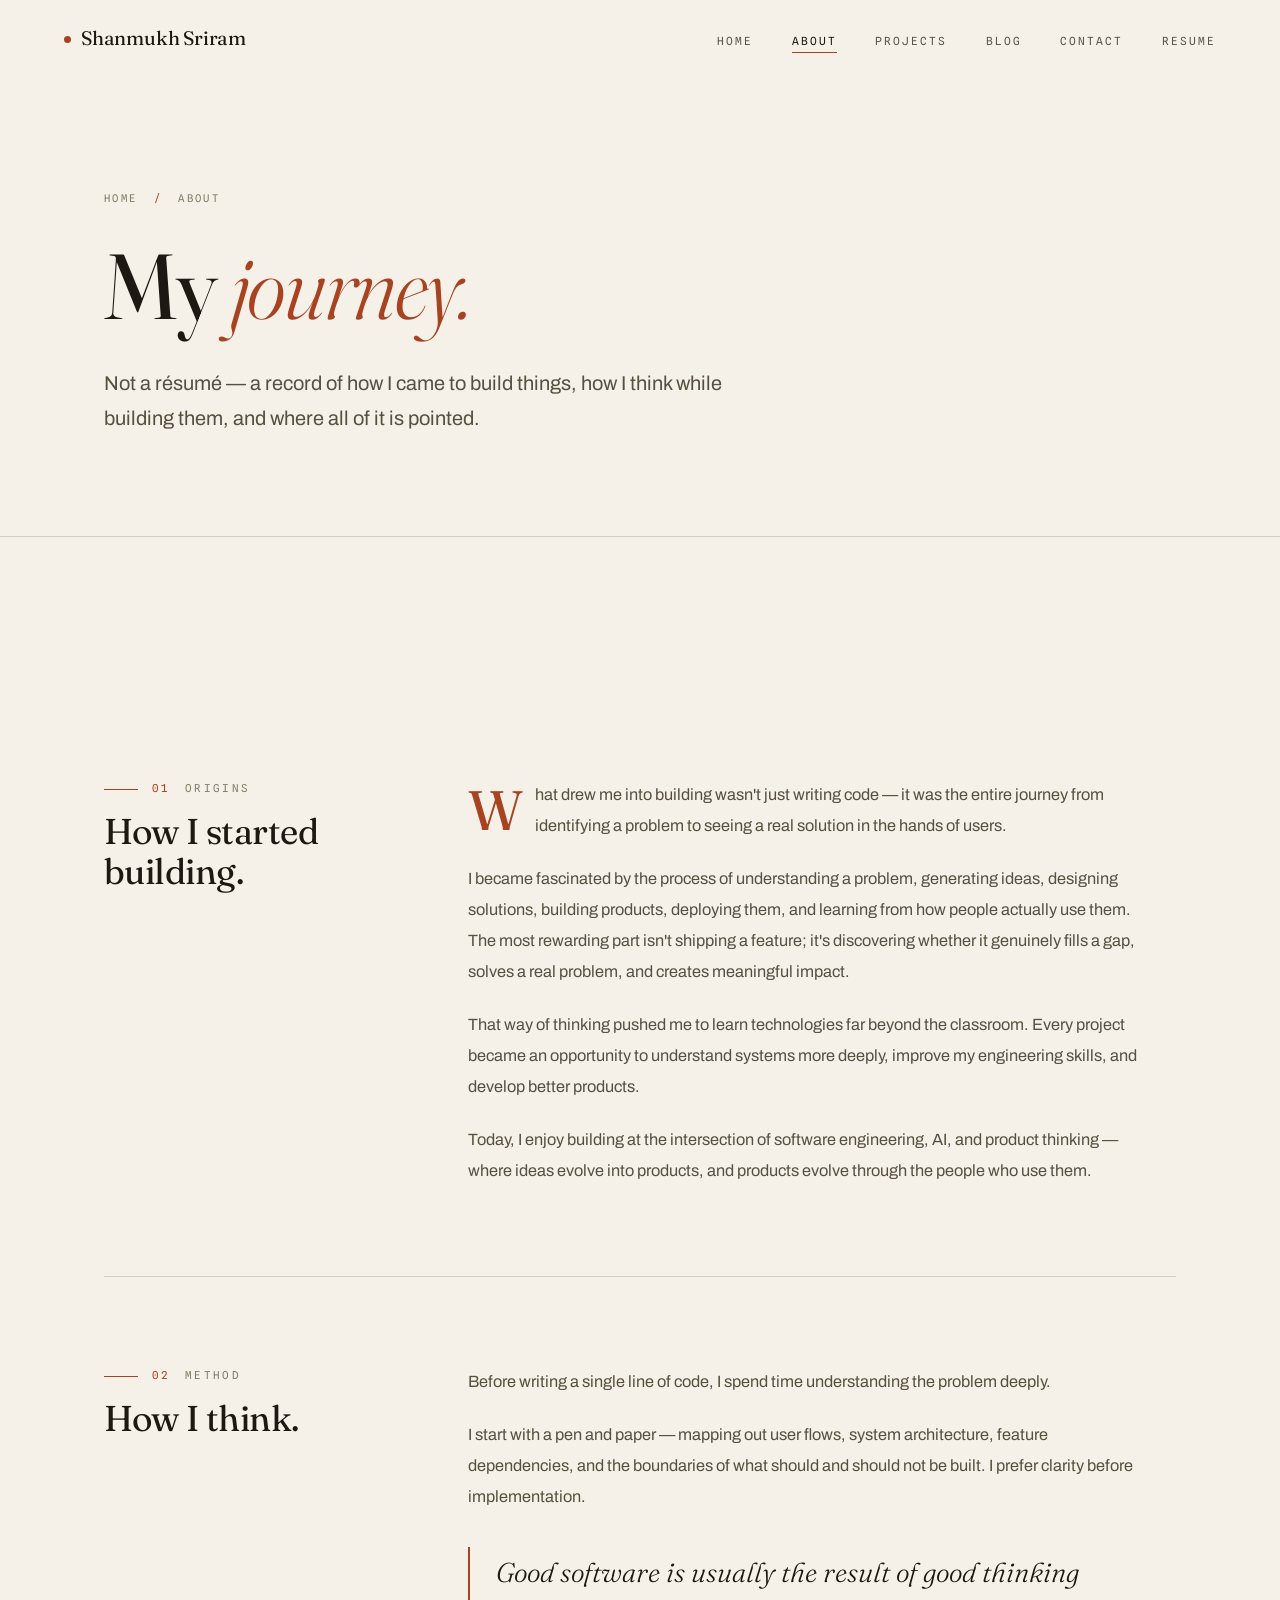
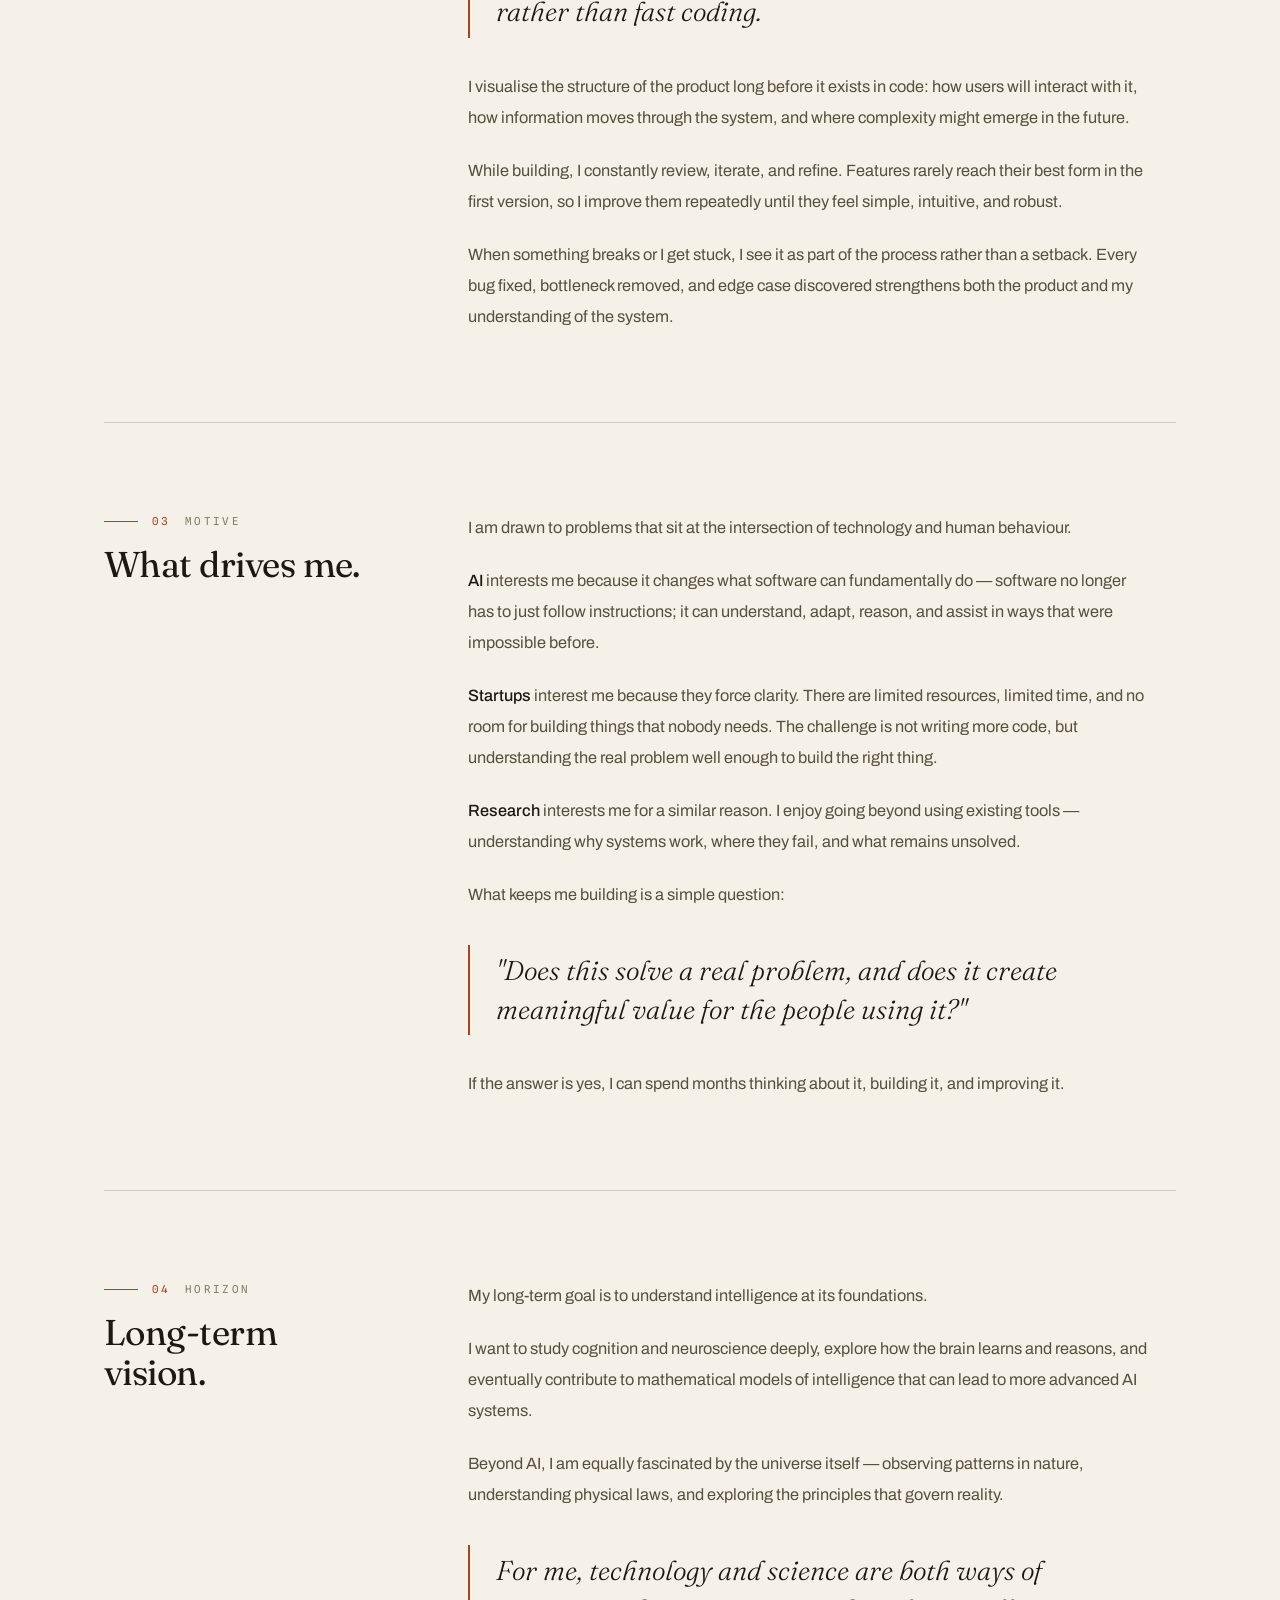
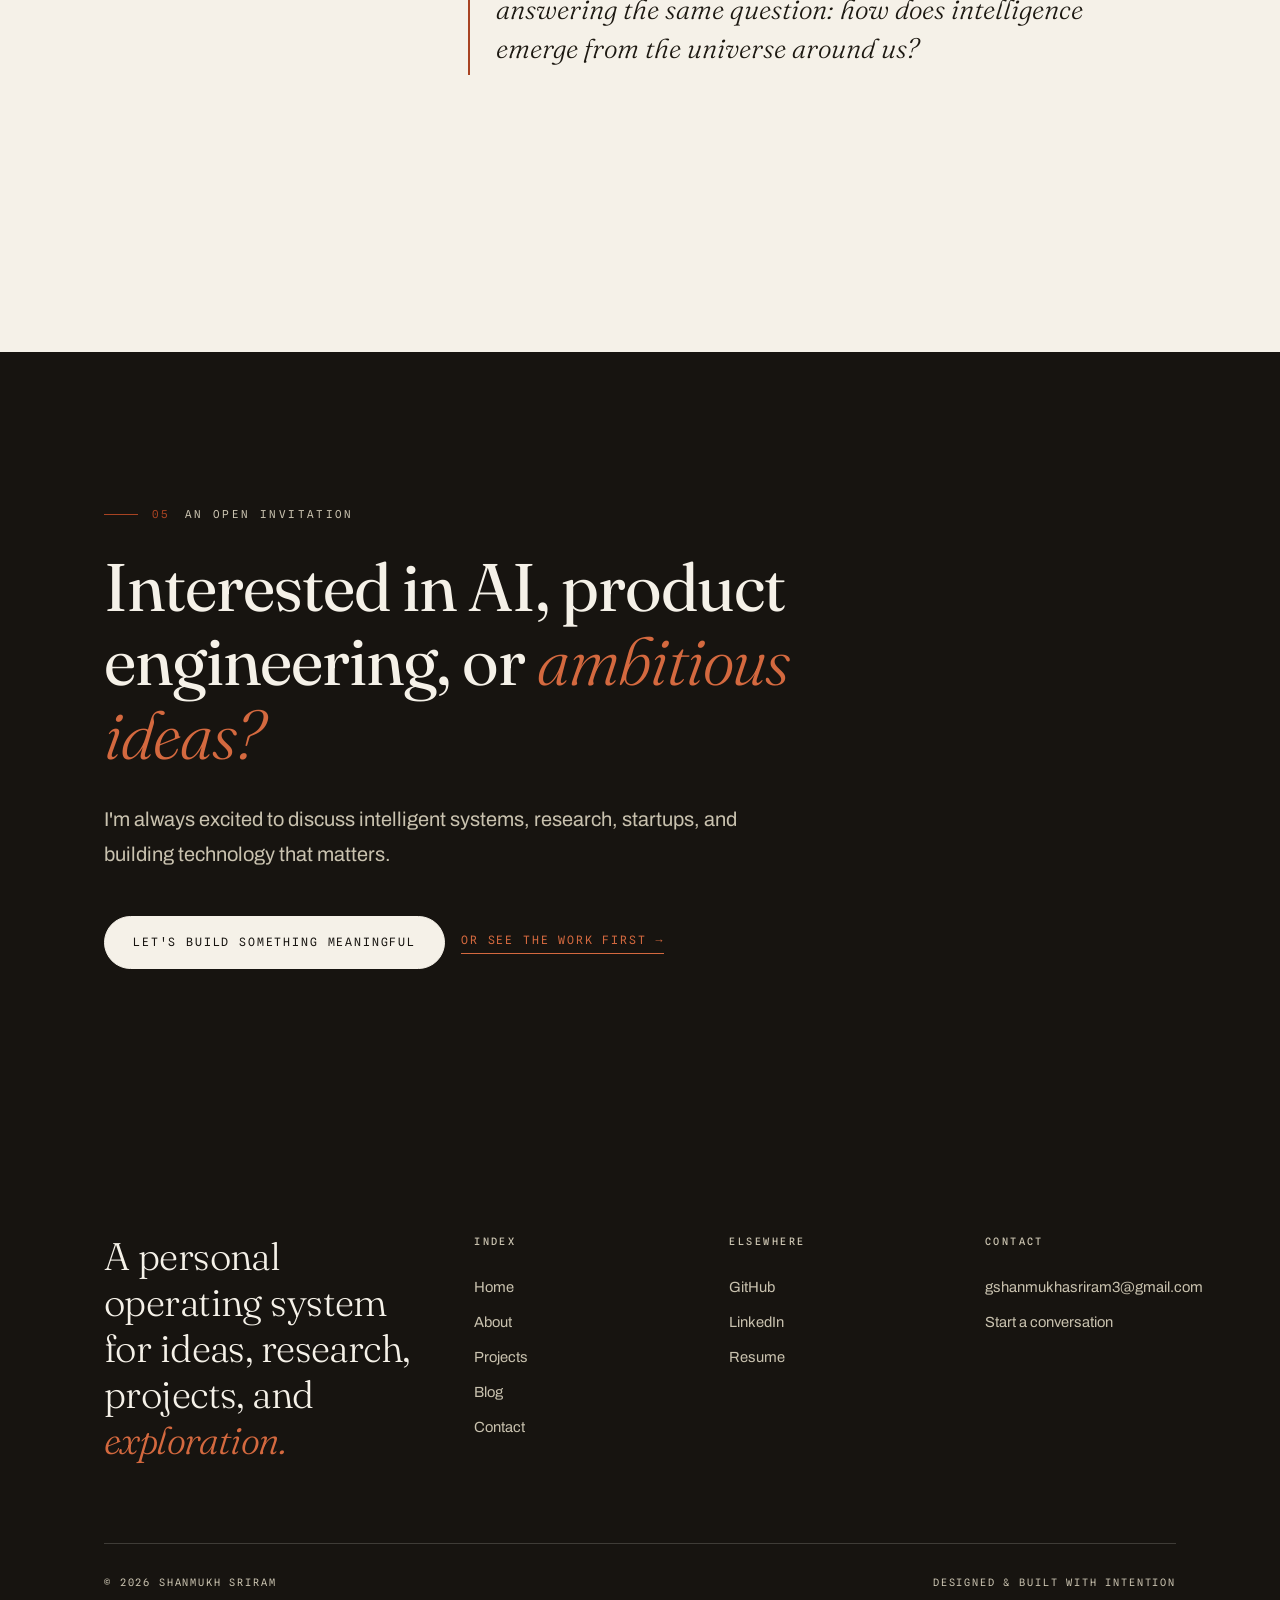
==== portfolio/about.html @ debd7737 "Initial portfolio deployment" ====
<!DOCTYPE html>
<html lang="en">
<head>
<meta charset="UTF-8">
<meta name="viewport" content="width=device-width, initial-scale=1.0">
<meta name="description" content="The journey, thinking process, and long-term vision of Shanmukh Sriram — software engineer and AI builder.">
<title>About — Shanmukh Sriram</title>
<link rel="stylesheet" href="css/style.css">
</head>
<body>

<nav class="site-nav">
  <div class="wrap">
    <a href="index.html" class="logo"><span class="dot"></span>Shanmukh Sriram</a>
    <ul class="nav-links">
      <li><a href="index.html">Home</a></li>
      <li><a href="about.html">About</a></li>
      <li><a href="projects.html">Projects</a></li>
      <li><a href="blog.html">Blog</a></li>
      <li><a href="contact.html">Contact</a></li>
      <li><a href="assets/Shanmukh_SriRam_Resume.pdf" target="_blank">Resume</a></li>
    </ul>
    <button class="nav-burger" aria-label="Open menu"><span></span></button>
  </div>
</nav>

<div class="mobile-menu">
  <button class="mobile-menu-close" aria-label="Close menu">✕</button>
  <a href="index.html">Home</a>
  <a href="about.html">About</a>
  <a href="projects.html">Projects</a>
  <a href="blog.html">Blog</a>
  <a href="contact.html">Contact</a>
  <a href="assets/Shanmukh_SriRam_Resume.pdf" target="_blank">Resume</a>
</div>

<!-- ============================= HEADER ============================= -->
<header class="page-header">
  <div class="wrap">
    <div class="crumb" data-reveal>Home <span>/</span> About</div>
    <h1 data-reveal>My <em>journey.</em></h1>
    <p class="lede" data-reveal>Not a résumé — a record of how I came to build things, how I think while building them, and where all of it is pointed.</p>
  </div>
</header>

<!-- ============================= 01 HOW I STARTED ============================= -->
<main>
<section class="section" style="padding-bottom:0;">
  <div class="wrap">

    <div class="prose">
      <div class="prose-side" data-reveal>
        <div class="label"><span class="num">01</span> Origins</div>
        <h2>How I started building.</h2>
      </div>
      <div class="prose-body" data-reveal>
        <p class="drop">What drew me into building wasn't just writing code — it was the entire journey from identifying a problem to seeing a real solution in the hands of users.</p>
        <p>I became fascinated by the process of understanding a problem, generating ideas, designing solutions, building products, deploying them, and learning from how people actually use them. The most rewarding part isn't shipping a feature; it's discovering whether it genuinely fills a gap, solves a real problem, and creates meaningful impact.</p>
        <p>That way of thinking pushed me to learn technologies far beyond the classroom. Every project became an opportunity to understand systems more deeply, improve my engineering skills, and develop better products.</p>
        <p>Today, I enjoy building at the intersection of software engineering, AI, and product thinking — where ideas evolve into products, and products evolve through the people who use them.</p>
      </div>
    </div>

    <div class="prose">
      <div class="prose-side" data-reveal>
        <div class="label"><span class="num">02</span> Method</div>
        <h2>How I think.</h2>
      </div>
      <div class="prose-body" data-reveal>
        <p>Before writing a single line of code, I spend time understanding the problem deeply.</p>
        <p>I start with a pen and paper — mapping out user flows, system architecture, feature dependencies, and the boundaries of what should and should not be built. I prefer clarity before implementation.</p>
        <div class="pull">Good software is usually the result of good thinking rather than fast coding.</div>
        <p>I visualise the structure of the product long before it exists in code: how users will interact with it, how information moves through the system, and where complexity might emerge in the future.</p>
        <p>While building, I constantly review, iterate, and refine. Features rarely reach their best form in the first version, so I improve them repeatedly until they feel simple, intuitive, and robust.</p>
        <p>When something breaks or I get stuck, I see it as part of the process rather than a setback. Every bug fixed, bottleneck removed, and edge case discovered strengthens both the product and my understanding of the system.</p>
      </div>
    </div>

    <div class="prose">
      <div class="prose-side" data-reveal>
        <div class="label"><span class="num">03</span> Motive</div>
        <h2>What drives me.</h2>
      </div>
      <div class="prose-body" data-reveal>
        <p>I am drawn to problems that sit at the intersection of technology and human behaviour.</p>
        <p><b>AI</b> interests me because it changes what software can fundamentally do — software no longer has to just follow instructions; it can understand, adapt, reason, and assist in ways that were impossible before.</p>
        <p><b>Startups</b> interest me because they force clarity. There are limited resources, limited time, and no room for building things that nobody needs. The challenge is not writing more code, but understanding the real problem well enough to build the right thing.</p>
        <p><b>Research</b> interests me for a similar reason. I enjoy going beyond using existing tools — understanding why systems work, where they fail, and what remains unsolved.</p>
        <p>What keeps me building is a simple question:</p>
        <div class="pull">"Does this solve a real problem, and does it create meaningful value for the people using it?"</div>
        <p>If the answer is yes, I can spend months thinking about it, building it, and improving it.</p>
      </div>
    </div>

    <div class="prose">
      <div class="prose-side" data-reveal>
        <div class="label"><span class="num">04</span> Horizon</div>
        <h2>Long-term vision.</h2>
      </div>
      <div class="prose-body" data-reveal>
        <p>My long-term goal is to understand intelligence at its foundations.</p>
        <p>I want to study cognition and neuroscience deeply, explore how the brain learns and reasons, and eventually contribute to mathematical models of intelligence that can lead to more advanced AI systems.</p>
        <p>Beyond AI, I am equally fascinated by the universe itself — observing patterns in nature, understanding physical laws, and exploring the principles that govern reality.</p>
        <div class="pull">For me, technology and science are both ways of answering the same question: how does intelligence emerge from the universe around us?</div>
      </div>
    </div>

  </div>
</section>

<!-- ============================= CLOSING ============================= -->
<section class="section plate closing" style="margin-top:var(--sect);">
  <div class="wrap">
    <div class="label" data-reveal><span class="num">05</span> An open invitation</div>
    <h2 data-reveal>Interested in AI, product engineering, or <em>ambitious ideas?</em></h2>
    <p class="lede" data-reveal>I'm always excited to discuss intelligent systems, research, startups, and building technology that matters.</p>
    <div class="cta-row" data-reveal>
      <a href="contact.html" class="btn btn-solid">Let's build something meaningful</a>
      <a href="projects.html" class="tlink">Or see the work first →</a>
    </div>
  </div>
</section>
</main>

<!-- ============================= FOOTER ============================= -->
<footer class="site-footer">
  <div class="wrap">
    <div class="footer-top">
      <div>
        <h3>A personal operating system for ideas, research, projects, and <em>exploration.</em></h3>
      </div>
      <div class="footer-col">
        <h5>Index</h5>
        <a href="index.html">Home</a>
        <a href="about.html">About</a>
        <a href="projects.html">Projects</a>
        <a href="blog.html">Blog</a>
        <a href="contact.html">Contact</a>
      </div>
      <div class="footer-col">
        <h5>Elsewhere</h5>
        <a href="https://github.com/Gshanmuk8" target="_blank" rel="noopener">GitHub</a>
        <a href="https://www.linkedin.com/in/shanmukh-sriram-0b8bb3333/" target="_blank" rel="noopener">LinkedIn</a>
        <a href="assets/Shanmukh_SriRam_Resume.pdf" target="_blank">Resume</a>
      </div>
      <div class="footer-col">
        <h5>Contact</h5>
        <a href="mailto:gshanmukhasriram3@gmail.com">gshanmukhasriram3@gmail.com</a>
        <a href="contact.html">Start a conversation</a>
      </div>
    </div>
    <div class="footer-bottom">
      <span>© <span data-year>2026</span> Shanmukh Sriram</span>
      <span>Designed &amp; built with intention</span>
    </div>
  </div>
</footer>

<script src="js/main.js"></script>
</body>
</html>
---- portfolio/css/style.css ----
/* =========================================================================
   SHANMUKH SRIRAM — a digital publication
   Design language: European editorial / museum catalogue.
   Paper, ink, hairlines, one terracotta accent. Typography first.
   ========================================================================= */

@import url('https://fonts.googleapis.com/css2?family=Fraunces:ital,opsz,wght@0,9..144,300;0,9..144,400;0,9..144,500;0,9..144,600;1,9..144,300;1,9..144,400;1,9..144,500&family=Archivo:ital,wght@0,300;0,400;0,500;0,600;1,400&family=Spline+Sans+Mono:wght@400;500&display=swap');

:root{
  /* ---- Palette --------------------------------------------------------- */
  --paper:      #F5F1E8;
  --paper-deep: #EDE7D9;
  --night:      #171410;
  --night-soft: #211D17;
  --ink:        #1D1912;
  --ink-soft:   #57503F;
  --ink-faint:  #837B66;
  --cream:      #F5F1E8;
  --cream-soft: #C9C2AF;
  --accent:     #A84322;
  --accent-ink: #8C3419;
  --line:       rgba(29,25,18,.16);
  --line-soft:  rgba(29,25,18,.09);
  --line-cream: rgba(245,241,232,.18);

  /* ---- Type ------------------------------------------------------------ */
  --f-serif: 'Fraunces', 'Georgia', serif;
  --f-sans:  'Archivo', 'Helvetica Neue', sans-serif;
  --f-mono:  'Spline Sans Mono', 'Courier New', monospace;

  /* ---- Rhythm ---------------------------------------------------------- */
  --wrap: 1200px;
  --gutter: clamp(22px, 5vw, 64px);
  --sect: clamp(90px, 12vw, 160px);
  --ease: cubic-bezier(.22,.61,.24,1);
}

/* ---- Reset --------------------------------------------------------------- */
*,*::before,*::after{ box-sizing:border-box; margin:0; padding:0; }
html{ scroll-behavior:smooth; }
body{
  background:var(--paper);
  color:var(--ink);
  font-family:var(--f-sans);
  font-weight:400;
  font-size:17px;
  line-height:1.7;
  -webkit-font-smoothing:antialiased;
  text-rendering:optimizeLegibility;
  animation:page-in .8s var(--ease) both;
}
body.is-leaving{ animation:page-out .35s ease both; }
@keyframes page-in { from{ opacity:0; } to{ opacity:1; } }
@keyframes page-out{ from{ opacity:1; } to{ opacity:0; } }

img{ max-width:100%; display:block; }
a{ color:inherit; text-decoration:none; }
ul{ list-style:none; }
::selection{ background:var(--accent); color:var(--cream); }

.wrap{ max-width:var(--wrap); margin:0 auto; padding:0 var(--gutter); }

/* =========================================================================
   TYPOGRAPHY
   ========================================================================= */
h1,h2,h3{
  font-family:var(--f-serif);
  font-weight:400;
  line-height:1.06;
  letter-spacing:-0.015em;
}
h1{ font-size:clamp(2.9rem, 7.2vw, 6rem); }
h2{ font-size:clamp(2rem, 4.4vw, 3.4rem); line-height:1.1; }
h3{ font-size:clamp(1.5rem, 2.6vw, 2.1rem); line-height:1.2; }
h1 em, h2 em, h3 em{ font-style:italic; font-weight:300; color:var(--accent); }

.lede{
  font-size:clamp(1.05rem, 1.6vw, 1.25rem);
  line-height:1.75;
  color:var(--ink-soft);
  max-width:62ch;
}

/* Small-caps editorial label with rule */
.label{
  display:flex; align-items:center; gap:14px;
  font-family:var(--f-mono);
  font-size:.68rem;
  letter-spacing:.22em;
  text-transform:uppercase;
  color:var(--ink-faint);
  margin-bottom:26px;
}
.label::before{ content:''; width:34px; height:1px; background:var(--accent); flex:none; }
.label .num{ color:var(--accent); }

.section{ padding:var(--sect) 0; }
.section--line{ border-top:1px solid var(--line); }
.section--deep{ background:var(--paper-deep); border-top:1px solid var(--line); border-bottom:1px solid var(--line); }

/* Dark editorial plate */
.plate{
  background:var(--night);
  color:var(--cream);
}
.plate .label{ color:var(--cream-soft); }
.plate .lede{ color:var(--cream-soft); }
.plate h1 em,.plate h2 em{ color:#D4693F; }

.section-head{ max-width:840px; margin-bottom:clamp(48px, 7vw, 84px); }
.section-head h2{ margin-bottom:22px; }

/* =========================================================================
   NAVIGATION
   ========================================================================= */
.site-nav{
  position:fixed; inset:0 0 auto 0; z-index:100;
  padding:22px 0;
  transition:padding .4s var(--ease), background .4s var(--ease), box-shadow .4s var(--ease);
}
.site-nav .wrap{
  max-width:none;
  display:flex; align-items:baseline; justify-content:space-between; gap:30px;
}
.site-nav.is-scrolled{
  padding:14px 0;
  background:rgba(245,241,232,.92);
  backdrop-filter:blur(14px);
  box-shadow:0 1px 0 var(--line);
}
.plate-page .site-nav:not(.is-scrolled){ color:var(--cream); }

.logo{
  font-family:var(--f-serif);
  font-size:1.22rem;
  letter-spacing:-.01em;
  white-space:nowrap;
}
.logo .dot{
  display:inline-block; width:7px; height:7px; border-radius:50%;
  background:var(--accent); margin-right:10px; transform:translateY(-2px);
}
.nav-links{ display:flex; gap:clamp(18px, 3vw, 40px); }
.nav-links a{
  font-family:var(--f-mono);
  font-size:.7rem; letter-spacing:.18em; text-transform:uppercase;
  color:inherit; opacity:.72;
  padding-bottom:4px;
  border-bottom:1px solid transparent;
  transition:opacity .3s, border-color .3s;
}
.nav-links a:hover{ opacity:1; }
.nav-links a.is-active{ opacity:1; border-color:var(--accent); }

.nav-burger{
  display:none;
  background:none; border:0; cursor:pointer;
  width:34px; height:22px; position:relative; color:inherit;
}
.nav-burger span, .nav-burger::before, .nav-burger::after{
  content:''; position:absolute; left:0; right:0; height:1px; background:currentColor;
  transition:transform .3s var(--ease);
}
.nav-burger::before{ top:3px; } .nav-burger span{ top:11px; } .nav-burger::after{ top:19px; }

/* Mobile menu — full-bleed ink plate */
.mobile-menu{
  position:fixed; inset:0; z-index:200;
  background:var(--night); color:var(--cream);
  display:flex; flex-direction:column; justify-content:center;
  padding:0 var(--gutter);
  opacity:0; visibility:hidden;
  transition:opacity .45s var(--ease), visibility .45s;
}
.mobile-menu.is-open{ opacity:1; visibility:visible; }
.mobile-menu a{
  font-family:var(--f-serif);
  font-size:clamp(2rem, 8vw, 3.2rem);
  padding:12px 0;
  border-bottom:1px solid var(--line-cream);
  display:flex; justify-content:space-between; align-items:baseline;
  transition:padding-left .35s var(--ease), color .35s;
}
.mobile-menu a::after{
  content:'→'; font-size:1.2rem; opacity:0; transition:opacity .3s;
}
.mobile-menu a:hover{ padding-left:14px; color:#D4693F; }
.mobile-menu a:hover::after{ opacity:1; }
.mobile-menu-close{
  position:absolute; top:26px; right:var(--gutter);
  background:none; border:1px solid var(--line-cream); color:var(--cream);
  width:46px; height:46px; border-radius:50%; cursor:pointer; font-size:1rem;
  transition:background .3s, color .3s;
}
.mobile-menu-close:hover{ background:var(--cream); color:var(--night); }

/* =========================================================================
   BUTTONS / LINKS
   ========================================================================= */
.btn{
  display:inline-flex; align-items:center; gap:10px;
  font-family:var(--f-mono);
  font-size:.72rem; letter-spacing:.16em; text-transform:uppercase;
  padding:16px 28px;
  border:1px solid var(--ink);
  border-radius:100px;
  transition:background .35s var(--ease), color .35s var(--ease), border-color .35s;
  cursor:pointer;
}
.btn:hover{ background:var(--ink); color:var(--cream); }
.btn-solid{ background:var(--ink); color:var(--cream); }
.btn-solid:hover{ background:var(--accent); border-color:var(--accent); }
.plate .btn{ border-color:var(--cream-soft); color:var(--cream); }
.plate .btn:hover{ background:var(--cream); color:var(--night); }
.plate .btn-solid{ background:var(--cream); color:var(--night); border-color:var(--cream); }
.plate .btn-solid:hover{ background:#D4693F; border-color:#D4693F; color:var(--cream); }

/* Inline editorial link */
.tlink{
  font-family:var(--f-mono);
  font-size:.72rem; letter-spacing:.16em; text-transform:uppercase;
  color:var(--accent-ink);
  border-bottom:1px solid currentColor;
  padding-bottom:3px;
  transition:color .3s;
}
.tlink:hover{ color:var(--ink); }
.plate .tlink{ color:#D4693F; }
.plate .tlink:hover{ color:var(--cream); }

.cta-row{ display:flex; flex-wrap:wrap; gap:16px; align-items:center; }

/* =========================================================================
   HERO
   ========================================================================= */
.hero{
  min-height:100svh;
  display:flex; flex-direction:column; justify-content:flex-end;
  padding:150px 0 60px;
  position:relative;
  overflow:hidden;
}
.hero-kicker{
  font-family:var(--f-mono);
  font-size:.7rem; letter-spacing:.24em; text-transform:uppercase;
  color:var(--ink-faint);
  display:flex; align-items:center; gap:12px;
  margin-bottom:34px;
}
.hero-kicker .pulse{
  width:7px; height:7px; border-radius:50%; background:var(--accent); flex:none;
  animation:pulse 2.4s infinite;
}
@keyframes pulse{ 0%,100%{ box-shadow:0 0 0 0 rgba(168,67,34,.4);} 50%{ box-shadow:0 0 0 8px rgba(168,67,34,0);} }

.hero h1{ max-width:14ch; margin-bottom:40px; }
.hero .lede{ margin-bottom:16px; }
.hero .lede + .lede{ margin-bottom:0; }
.hero-cols{
  display:grid;
  grid-template-columns:minmax(0,1.5fr) minmax(0,1fr);
  gap:clamp(30px, 6vw, 90px);
  align-items:end;
}
.hero-aside{
  border-left:1px solid var(--line);
  padding-left:clamp(20px, 3vw, 40px);
  font-size:.95rem;
  color:var(--ink-soft);
}
.hero-aside .now-label{
  font-family:var(--f-mono); font-size:.66rem; letter-spacing:.22em;
  text-transform:uppercase; color:var(--accent-ink);
  display:block; margin-bottom:12px;
}
.hero .cta-row{ margin-top:52px; }

.hero-foot{
  margin-top:70px;
  padding-top:22px;
  border-top:1px solid var(--line);
  display:flex; justify-content:space-between; align-items:center;
  font-family:var(--f-mono); font-size:.66rem;
  letter-spacing:.2em; text-transform:uppercase; color:var(--ink-faint);
}
.hero-orn{
  position:absolute; z-index:-1;
  top:12%; right:-140px;
  width:clamp(320px, 42vw, 620px); aspect-ratio:1;
  border:1px solid var(--line);
  border-radius:50%;
}
.hero-orn::before{
  content:''; position:absolute; inset:14%;
  border:1px solid var(--line-soft); border-radius:50%;
}
.hero-orn::after{
  content:''; position:absolute; top:50%; left:-4px;
  width:9px; height:9px; border-radius:50%; background:var(--accent);
}

/* Interior page header */
.page-header{
  padding:190px 0 clamp(60px, 8vw, 100px);
  border-bottom:1px solid var(--line);
  position:relative; overflow:hidden;
}
.page-header h1{ max-width:16ch; }
.page-header .lede{ margin-top:30px; }
.crumb{
  font-family:var(--f-mono); font-size:.66rem;
  letter-spacing:.22em; text-transform:uppercase; color:var(--ink-faint);
  margin-bottom:30px;
}
.crumb span{ color:var(--accent); margin:0 8px; }

/* =========================================================================
   MARQUEE — quiet, hairline-bound
   ========================================================================= */
.marquee{
  border-top:1px solid var(--line); border-bottom:1px solid var(--line);
  overflow:hidden; padding:18px 0;
  background:var(--paper);
}
.marquee-track{
  display:flex; gap:0; width:max-content;
  animation:marquee 36s linear infinite;
}
.marquee-track span{
  font-family:var(--f-serif); font-style:italic; font-weight:300;
  font-size:1.05rem; color:var(--ink-soft);
  padding:0 34px; position:relative; white-space:nowrap;
}
.marquee-track span::after{
  content:''; position:absolute; right:-3px; top:50%;
  width:5px; height:5px; border-radius:50%; background:var(--accent);
  transform:translateY(-50%);
}
@keyframes marquee{ to{ transform:translateX(-50%); } }

/* =========================================================================
   INDEX STRIP — impact statements as a catalogue index
   ========================================================================= */
.index-strip{
  display:grid; grid-template-columns:repeat(4, 1fr);
  border-left:1px solid var(--line);
}
.index-item{
  border-right:1px solid var(--line);
  padding:8px clamp(18px, 2.4vw, 34px) 30px;
}
.index-item .roman{
  font-family:var(--f-serif); font-style:italic; font-weight:300;
  font-size:1.6rem; color:var(--accent);
  display:block; margin-bottom:18px;
}
.index-item h4{
  font-family:var(--f-sans); font-weight:500; font-size:.98rem;
  line-height:1.5; margin-bottom:8px;
}
.index-item p{ font-size:.86rem; color:var(--ink-soft); line-height:1.6; }

/* =========================================================================
   PHILOSOPHY — pull-quote plate
   ========================================================================= */
.philosophy blockquote{
  font-family:var(--f-serif); font-weight:300;
  font-size:clamp(1.7rem, 3.6vw, 2.9rem);
  line-height:1.28; letter-spacing:-.01em;
  max-width:24ch;
}
.philosophy blockquote em{ font-style:italic; color:#D4693F; }
.philosophy .phil-grid{
  display:grid; grid-template-columns:minmax(0,1.35fr) minmax(0,1fr);
  gap:clamp(40px, 6vw, 90px); align-items:start;
}
.philosophy .phil-notes p{
  color:var(--cream-soft); font-size:.98rem; line-height:1.8;
  padding-left:22px; border-left:1px solid var(--line-cream);
  margin-bottom:26px;
}
.philosophy .phil-notes p:last-child{ margin-bottom:0; }

/* =========================================================================
   SKILLS — index table
   ========================================================================= */
.skill-table{ border-top:1px solid var(--line); }
.skill-row{
  display:grid;
  grid-template-columns:minmax(180px, 300px) 1fr;
  gap:clamp(18px, 4vw, 60px);
  padding:26px 0;
  border-bottom:1px solid var(--line);
  align-items:baseline;
}
.skill-row dt{
  font-family:var(--f-mono); font-size:.68rem;
  letter-spacing:.2em; text-transform:uppercase; color:var(--ink-faint);
}
.skill-row dd{
  font-family:var(--f-serif); font-weight:400;
  font-size:clamp(1.05rem, 1.8vw, 1.35rem); line-height:1.6;
  color:var(--ink);
}
.skill-row dd i{ color:var(--ink-faint); font-style:normal; margin:0 10px; }

/* =========================================================================
   EXPERIENCE / EDUCATION — dossier entries
   ========================================================================= */
.dossier{
  display:grid;
  grid-template-columns:minmax(180px, 280px) 1fr;
  gap:clamp(24px, 4vw, 70px);
  padding:clamp(36px, 5vw, 56px) 0;
  border-top:1px solid var(--line);
}
.dossier-meta{
  font-family:var(--f-mono); font-size:.7rem;
  letter-spacing:.16em; text-transform:uppercase;
  color:var(--ink-faint); line-height:2.1;
}
.dossier-meta .where{ color:var(--accent-ink); }
.dossier-body h3{ margin-bottom:6px; }
.dossier-body .org{
  font-family:var(--f-serif); font-style:italic; font-weight:300;
  font-size:1.1rem; color:var(--ink-soft);
  display:block; margin-bottom:24px;
}
.notes{ max-width:66ch; }
.notes li{
  position:relative;
  padding:12px 0 12px 30px;
  color:var(--ink-soft);
  font-size:.97rem; line-height:1.7;
  border-bottom:1px solid var(--line-soft);
}
.notes li:last-child{ border-bottom:0; }
.notes li::before{
  content:'—'; position:absolute; left:0; color:var(--accent);
}

/* =========================================================================
   PROJECTS — catalogue folios
   ========================================================================= */
.folio{
  padding:clamp(56px, 8vw, 100px) 0;
  border-top:1px solid var(--line);
}
.folio-head{
  display:flex; flex-wrap:wrap; align-items:baseline; gap:18px 34px;
  margin-bottom:14px;
}
.folio-no{
  font-family:var(--f-serif); font-style:italic; font-weight:300;
  font-size:clamp(2rem, 4vw, 3rem); color:var(--accent);
}
.folio h3{ font-size:clamp(1.8rem, 3.4vw, 2.7rem); }
.folio .folio-sub{
  font-family:var(--f-serif); font-style:italic; font-weight:300;
  font-size:clamp(1.05rem, 1.8vw, 1.35rem);
  color:var(--ink-soft);
  margin-bottom:26px; display:block;
}
.folio-stack{
  font-family:var(--f-mono); font-size:.68rem;
  letter-spacing:.14em; text-transform:uppercase; color:var(--ink-faint);
  line-height:2.2;
  margin-bottom:34px;
  padding-bottom:30px;
  border-bottom:1px solid var(--line-soft);
  max-width:74ch;
}
.folio-stack b{ color:var(--accent-ink); font-weight:500; }
.folio-grid{
  display:grid;
  grid-template-columns:minmax(0, 1.6fr) minmax(220px, 1fr);
  gap:clamp(30px, 5vw, 80px);
  align-items:start;
}
.folio-side{
  border-left:1px solid var(--line);
  padding-left:clamp(20px, 2.5vw, 36px);
  position:sticky; top:120px;
}
.folio-side h5{
  font-family:var(--f-mono); font-size:.66rem; font-weight:500;
  letter-spacing:.22em; text-transform:uppercase; color:var(--ink-faint);
  margin-bottom:16px;
}
.folio-side .side-note{
  font-size:.88rem; color:var(--ink-soft); line-height:1.7; margin-bottom:26px;
}
.folio-links{ display:flex; flex-direction:column; gap:14px; align-items:flex-start; }

/* =========================================================================
   BLOG — fields of inquiry
   ========================================================================= */
.essay{
  display:grid;
  grid-template-columns:minmax(140px, 220px) 1fr;
  gap:clamp(24px, 4vw, 70px);
  padding:clamp(44px, 6vw, 70px) 0;
  border-top:1px solid var(--line);
}
.essay:first-of-type{ border-top:0; }
.essay-no{
  font-family:var(--f-serif); font-style:italic; font-weight:300;
  font-size:clamp(1.8rem, 3vw, 2.6rem); color:var(--accent);
  line-height:1;
}
.essay-no small{
  display:block; margin-top:14px;
  font-family:var(--f-mono); font-style:normal;
  font-size:.62rem; letter-spacing:.22em; text-transform:uppercase;
  color:var(--ink-faint);
}
.essay-body h3{ margin-bottom:20px; max-width:22ch; }
.essay-body p{ max-width:64ch; color:var(--ink-soft); line-height:1.85; }
.essay-body p + p{ margin-top:16px; }

/* =========================================================================
   PROSE — long-form about sections
   ========================================================================= */
.prose{
  display:grid;
  grid-template-columns:minmax(180px, 300px) 1fr;
  gap:clamp(26px, 5vw, 80px);
  padding:clamp(50px, 7vw, 90px) 0;
  border-top:1px solid var(--line);
  align-items:start;
}
.prose:first-of-type{ border-top:0; }
.prose-side{ position:sticky; top:120px; }
.prose-side .label{ margin-bottom:14px; }
.prose-side h2{ font-size:clamp(1.6rem, 2.8vw, 2.3rem); max-width:12ch; }
.prose-body{ max-width:68ch; }
.prose-body p{
  color:var(--ink-soft); font-size:1.02rem; line-height:1.9;
  margin-bottom:22px;
}
.prose-body p:last-child{ margin-bottom:0; }
.prose-body p b{ color:var(--ink); font-weight:500; }
.prose-body .drop::first-letter{
  font-family:var(--f-serif);
  font-size:3.4em; line-height:.82;
  float:left; padding:8px 12px 0 0;
  color:var(--accent);
}
.prose-body .pull{
  font-family:var(--f-serif); font-style:italic; font-weight:300;
  font-size:clamp(1.3rem, 2.2vw, 1.7rem); line-height:1.45;
  color:var(--ink);
  border-left:2px solid var(--accent);
  padding:6px 0 6px 26px;
  margin:34px 0;
}

/* =========================================================================
   CONTACT — ledger rows
   ========================================================================= */
.ledger{ border-top:1px solid var(--line); }
.ledger-row{
  display:grid;
  grid-template-columns:minmax(120px, 220px) 1fr auto;
  gap:clamp(16px, 3vw, 50px);
  align-items:center;
  padding:clamp(26px, 4vw, 40px) 0;
  border-bottom:1px solid var(--line);
  transition:padding-left .4s var(--ease);
}
.ledger-row:hover{ padding-left:18px; }
.ledger-row .ch{
  font-family:var(--f-mono); font-size:.68rem;
  letter-spacing:.22em; text-transform:uppercase; color:var(--ink-faint);
}
.ledger-row .cv{
  font-family:var(--f-serif); font-weight:400;
  font-size:clamp(1.1rem, 2.4vw, 1.7rem);
  letter-spacing:-.01em;
  overflow-wrap:anywhere;
}
.ledger-row .arrow{
  font-family:var(--f-serif); font-size:1.4rem; color:var(--accent);
  transition:transform .4s var(--ease);
}
.ledger-row:hover .arrow{ transform:translate(6px, -4px); }

/* =========================================================================
   CLOSING PLATE — invitation
   ========================================================================= */
.closing{ text-align:left; }
.closing h2{
  font-size:clamp(2.2rem, 5.4vw, 4.2rem);
  max-width:18ch;
  margin-bottom:30px;
}
.closing .lede{ margin-bottom:44px; }

/* =========================================================================
   FOOTER
   ========================================================================= */
.site-footer{
  background:var(--night); color:var(--cream);
  padding:clamp(70px, 9vw, 110px) 0 36px;
}
.footer-top{
  display:grid;
  grid-template-columns:minmax(0, 1.6fr) repeat(3, minmax(120px, 1fr));
  gap:clamp(34px, 5vw, 70px);
  padding-bottom:clamp(50px, 7vw, 80px);
  border-bottom:1px solid var(--line-cream);
}
.footer-top h3{
  font-size:clamp(1.7rem, 3vw, 2.5rem);
  font-weight:300; max-width:16ch; line-height:1.2;
}
.footer-top h3 em{ font-style:italic; color:#D4693F; }
.footer-col h5{
  font-family:var(--f-mono); font-size:.64rem; font-weight:500;
  letter-spacing:.24em; text-transform:uppercase;
  color:var(--cream-soft); margin-bottom:20px;
}
.footer-col a{
  display:block; padding:5px 0;
  font-size:.92rem; color:var(--cream-soft);
  transition:color .3s, padding-left .3s var(--ease);
}
.footer-col a:hover{ color:var(--cream); padding-left:8px; }
.footer-bottom{
  display:flex; flex-wrap:wrap; justify-content:space-between; gap:12px;
  padding-top:30px;
  font-family:var(--f-mono); font-size:.64rem;
  letter-spacing:.18em; text-transform:uppercase;
  color:var(--cream-soft);
}

/* =========================================================================
   REVEAL MOTION
   ========================================================================= */
[data-reveal]{
  opacity:0;
  transform:translateY(26px);
  transition:opacity 1s var(--ease), transform 1s var(--ease);
}
[data-reveal="left"]{ transform:translateX(-30px); }
[data-reveal="right"]{ transform:translateX(30px); }
[data-reveal].is-visible{ opacity:1; transform:none; }

@media (prefers-reduced-motion: reduce){
  *,*::before,*::after{ animation:none !important; transition:none !important; }
  [data-reveal]{ opacity:1; transform:none; }
  html{ scroll-behavior:auto; }
}

/* =========================================================================
   RESPONSIVE
   ========================================================================= */
@media (max-width: 1000px){
  .index-strip{ grid-template-columns:repeat(2, 1fr); border-top:1px solid var(--line); }
  .index-item{ padding-top:26px; }
  .index-item:nth-child(odd){ border-left:0; }
  .hero-cols{ grid-template-columns:1fr; align-items:start; }
  .hero-aside{ border-left:0; border-top:1px solid var(--line); padding:26px 0 0; max-width:60ch; }
  .folio-grid{ grid-template-columns:1fr; }
  .folio-side{ position:static; border-left:0; border-top:1px solid var(--line); padding:26px 0 0; }
  .philosophy .phil-grid{ grid-template-columns:1fr; }
}
@media (max-width: 860px){
  .nav-links{ display:none; }
  .nav-burger{ display:block; }
  .prose, .essay, .dossier{ grid-template-columns:1fr; }
  .prose-side{ position:static; }
  .prose-side h2{ max-width:none; }
  .skill-row{ grid-template-columns:1fr; gap:8px; }
  .footer-top{ grid-template-columns:1fr 1fr; }
  .footer-top > div:first-child{ grid-column:1 / -1; }
  .ledger-row{ grid-template-columns:1fr auto; }
  .ledger-row .ch{ grid-column:1 / -1; }
}
@media (max-width: 560px){
  .index-strip{ grid-template-columns:1fr; border-left:0; }
  .index-item{ border-right:0; border-bottom:1px solid var(--line); padding-left:0; }
  .footer-top{ grid-template-columns:1fr; }
  .hero{ padding-top:130px; }
}
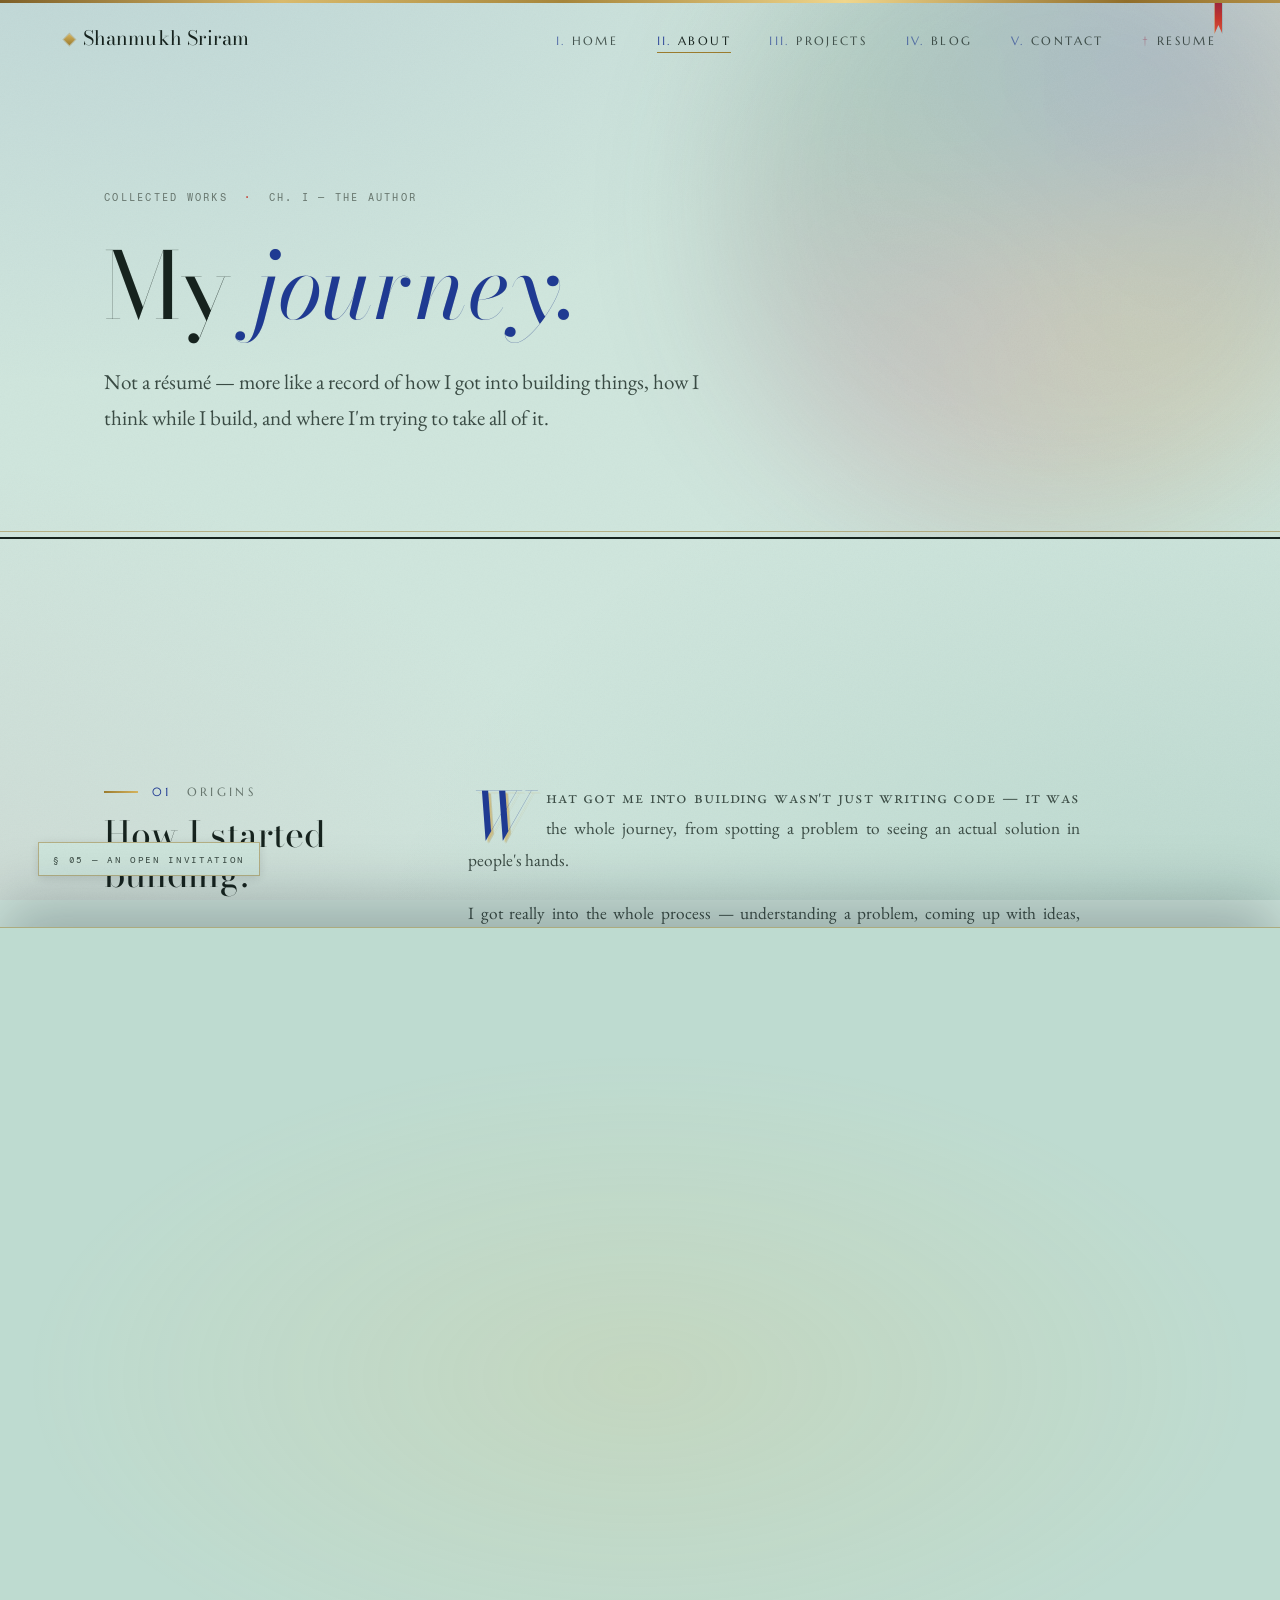
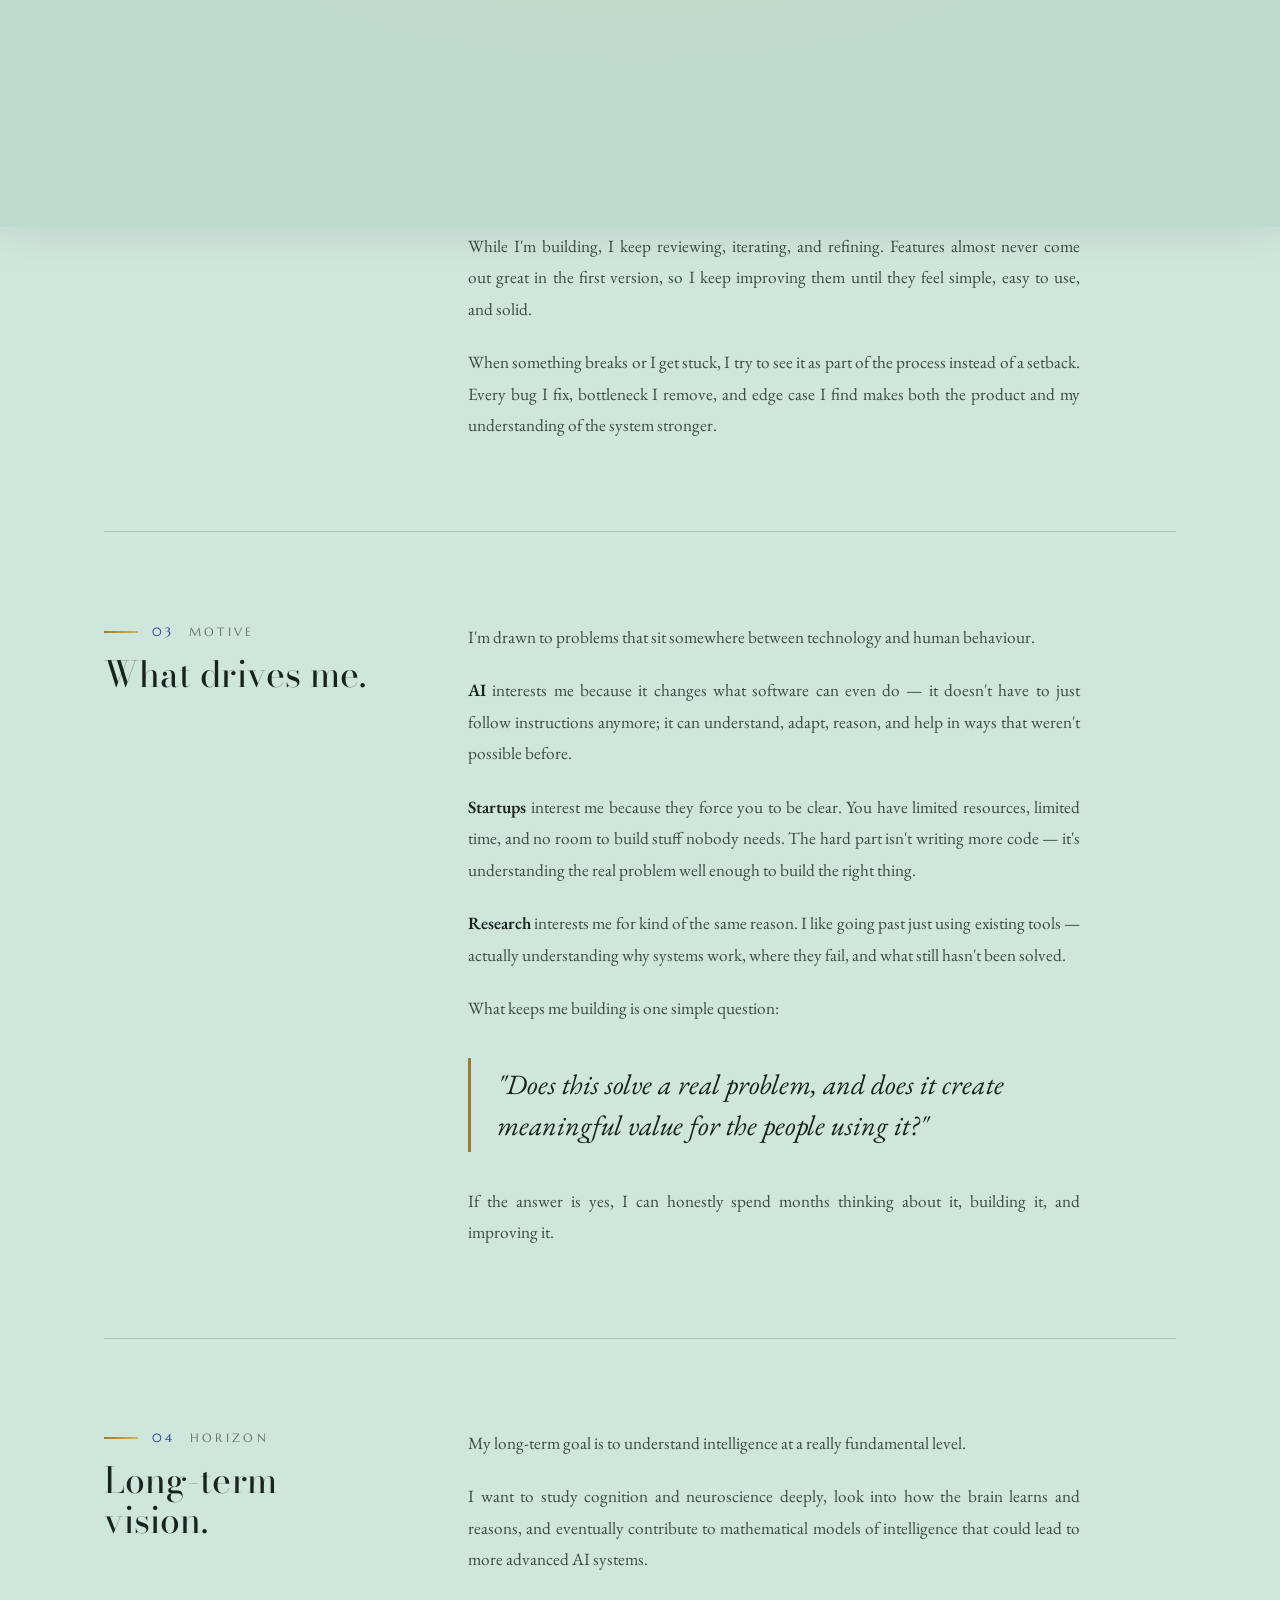
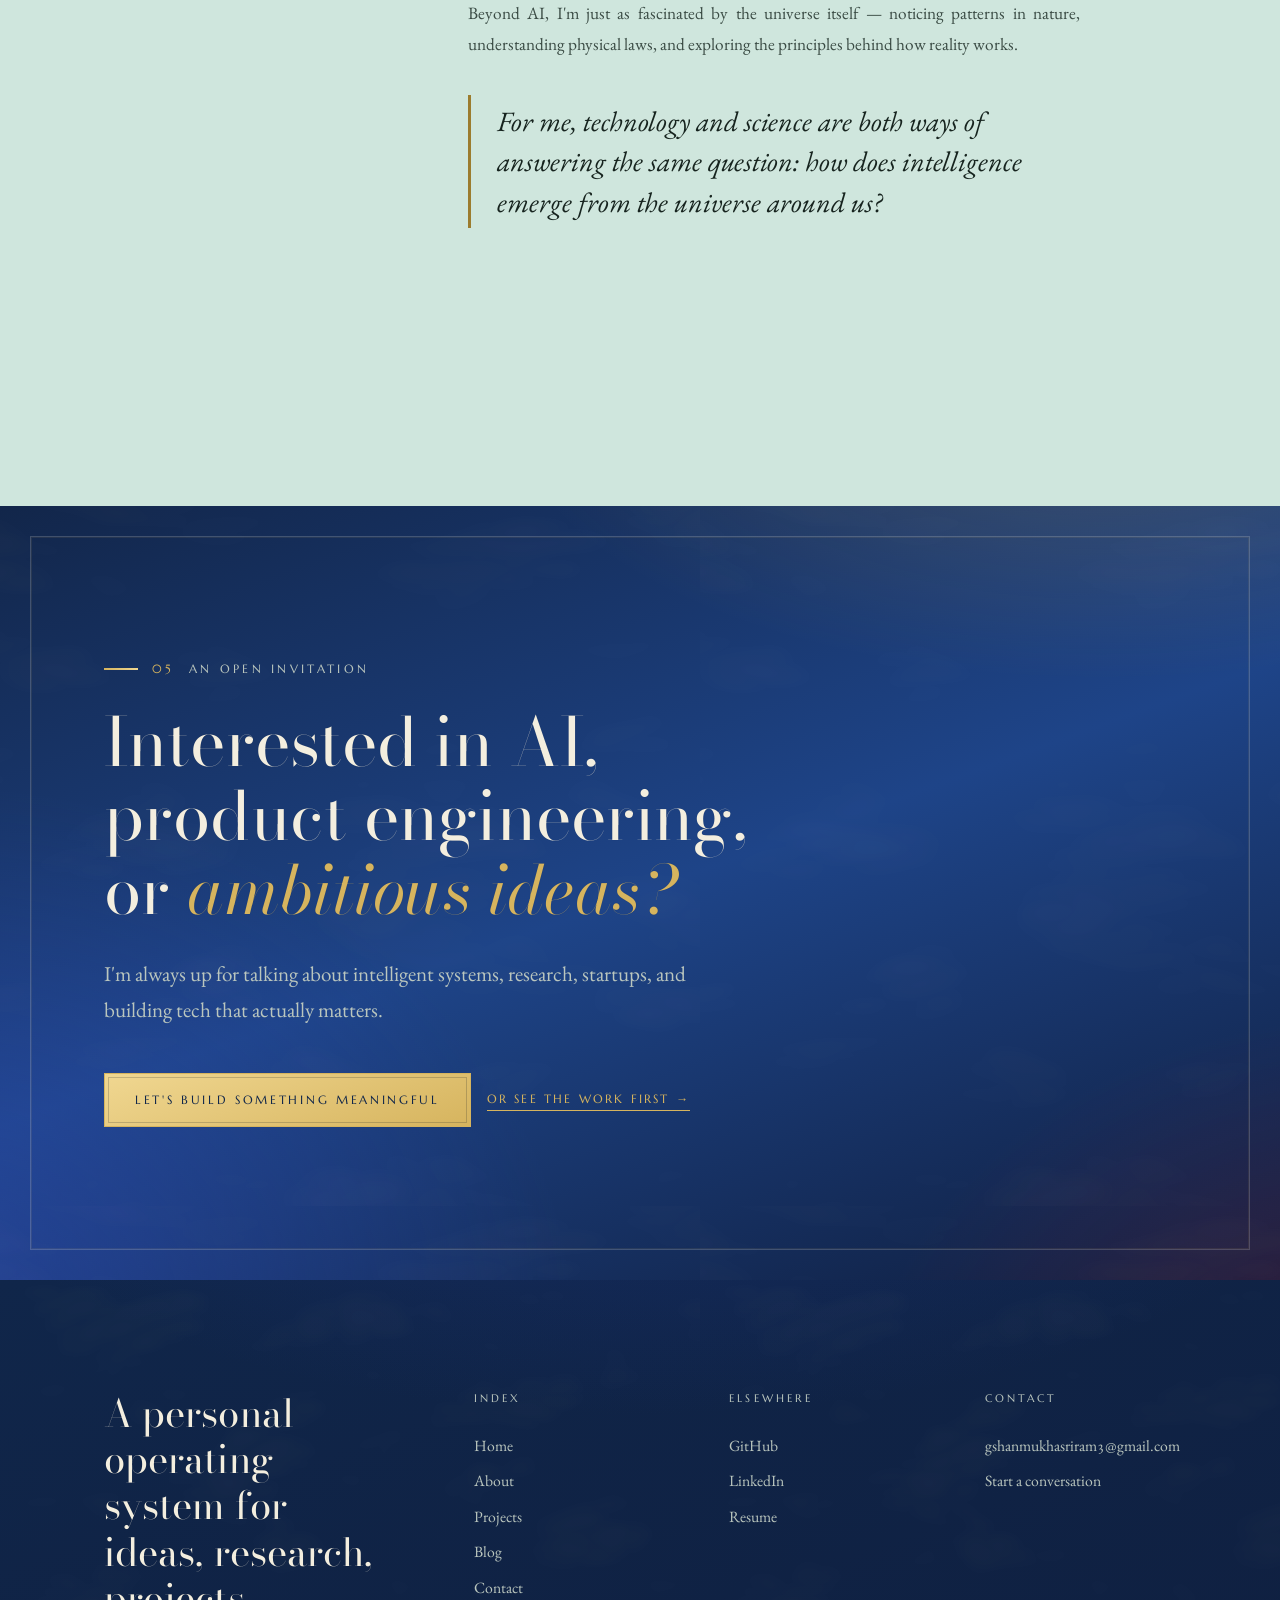
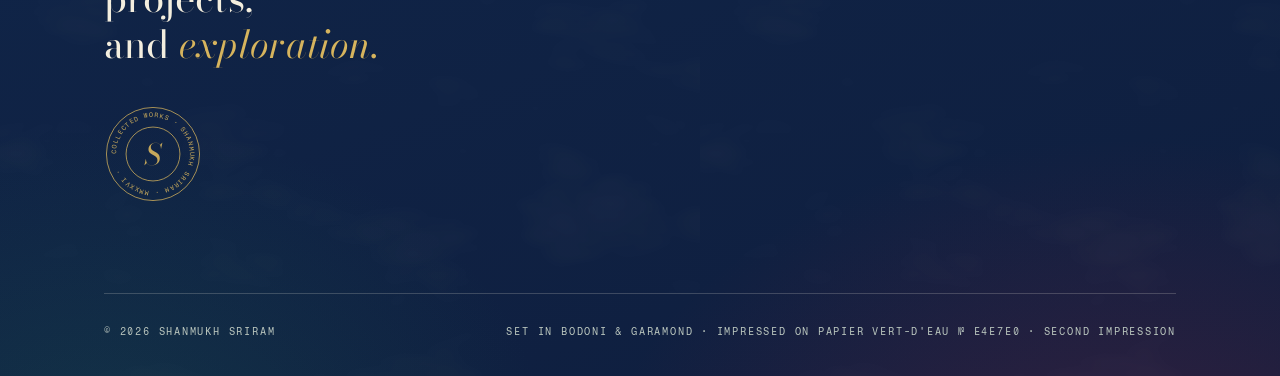
==== commit 07bca6f2: "Redesign portfolio: illuminated-codex art direction - New palette on eau-de-nil celadon ground with " ====
--- a/portfolio/about.html
+++ b/portfolio/about.html
@@ -5,6 +5,8 @@
 <meta name="viewport" content="width=device-width, initial-scale=1.0">
 <meta name="description" content="The journey, thinking process, and long-term vision of Shanmukh Sriram — software engineer and AI builder.">
 <title>About — Shanmukh Sriram</title>
+<meta name="theme-color" content="#CFE6DD">
+<link rel="icon" href="data:image/svg+xml,%3Csvg xmlns='http://www.w3.org/2000/svg' viewBox='0 0 64 64'%3E%3Crect width='64' height='64' fill='%23CFE6DD'/%3E%3Ccircle cx='32' cy='32' r='26' fill='none' stroke='%239C7C2E' stroke-width='2'/%3E%3Ccircle cx='32' cy='32' r='20' fill='none' stroke='%23C6362B' stroke-width='1'/%3E%3Ctext x='32' y='43' font-family='Georgia,serif' font-style='italic' font-size='32' text-anchor='middle' fill='%231F3A93'%3ES%3C/text%3E%3C/svg%3E">
 <link rel="stylesheet" href="css/style.css">
 </head>
 <body>
@@ -37,9 +39,9 @@
 <!-- ============================= HEADER ============================= -->
 <header class="page-header">
   <div class="wrap">
-    <div class="crumb" data-reveal>Home <span>/</span> About</div>
+    <div class="crumb" data-reveal>Collected works <span>·</span> Ch. I — The author</div>
     <h1 data-reveal>My <em>journey.</em></h1>
-    <p class="lede" data-reveal>Not a résumé — a record of how I came to build things, how I think while building them, and where all of it is pointed.</p>
+    <p class="lede" data-reveal>Not a résumé — more like a record of how I got into building things, how I think while I build, and where I'm trying to take all of it.</p>
   </div>
 </header>
 
@@ -49,15 +51,16 @@
   <div class="wrap">
 
     <div class="prose">
+      <span class="margin-note">in the author's own hand</span>
       <div class="prose-side" data-reveal>
         <div class="label"><span class="num">01</span> Origins</div>
         <h2>How I started building.</h2>
       </div>
       <div class="prose-body" data-reveal>
-        <p class="drop">What drew me into building wasn't just writing code — it was the entire journey from identifying a problem to seeing a real solution in the hands of users.</p>
-        <p>I became fascinated by the process of understanding a problem, generating ideas, designing solutions, building products, deploying them, and learning from how people actually use them. The most rewarding part isn't shipping a feature; it's discovering whether it genuinely fills a gap, solves a real problem, and creates meaningful impact.</p>
-        <p>That way of thinking pushed me to learn technologies far beyond the classroom. Every project became an opportunity to understand systems more deeply, improve my engineering skills, and develop better products.</p>
-        <p>Today, I enjoy building at the intersection of software engineering, AI, and product thinking — where ideas evolve into products, and products evolve through the people who use them.</p>
+        <p class="drop">What got me into building wasn't just writing code — it was the whole journey, from spotting a problem to seeing an actual solution in people's hands.</p>
+        <p>I got really into the whole process — understanding a problem, coming up with ideas, designing solutions, building products, shipping them, and then learning from how people actually use them. The best part isn't shipping a feature; it's finding out whether it actually fills a gap, solves a real problem, and makes a real difference.</p>
+        <p>Thinking like that pushed me to learn way more tech than what we cover in class. Every project became a chance to understand systems better, get better at engineering, and build better products.</p>
+        <p>These days I really enjoy building where software engineering, AI, and product thinking meet — where ideas turn into products, and products keep changing based on the people who use them.</p>
       </div>
     </div>
 
@@ -67,12 +70,12 @@
         <h2>How I think.</h2>
       </div>
       <div class="prose-body" data-reveal>
-        <p>Before writing a single line of code, I spend time understanding the problem deeply.</p>
-        <p>I start with a pen and paper — mapping out user flows, system architecture, feature dependencies, and the boundaries of what should and should not be built. I prefer clarity before implementation.</p>
-        <div class="pull">Good software is usually the result of good thinking rather than fast coding.</div>
-        <p>I visualise the structure of the product long before it exists in code: how users will interact with it, how information moves through the system, and where complexity might emerge in the future.</p>
-        <p>While building, I constantly review, iterate, and refine. Features rarely reach their best form in the first version, so I improve them repeatedly until they feel simple, intuitive, and robust.</p>
-        <p>When something breaks or I get stuck, I see it as part of the process rather than a setback. Every bug fixed, bottleneck removed, and edge case discovered strengthens both the product and my understanding of the system.</p>
+        <p>Before I write a single line of code, I spend time really understanding the problem first.</p>
+        <p>I usually start with pen and paper — mapping out user flows, the system architecture, how features depend on each other, and what should and shouldn't be built. I like having clarity before I start implementing.</p>
+        <div class="pull">Good software usually comes from good thinking, not fast coding.</div>
+        <p>I try to picture the structure of the product long before it exists in code — how users will use it, how information moves through the system, and where things might get complicated later.</p>
+        <p>While I'm building, I keep reviewing, iterating, and refining. Features almost never come out great in the first version, so I keep improving them until they feel simple, easy to use, and solid.</p>
+        <p>When something breaks or I get stuck, I try to see it as part of the process instead of a setback. Every bug I fix, bottleneck I remove, and edge case I find makes both the product and my understanding of the system stronger.</p>
       </div>
     </div>
 
@@ -82,13 +85,13 @@
         <h2>What drives me.</h2>
       </div>
       <div class="prose-body" data-reveal>
-        <p>I am drawn to problems that sit at the intersection of technology and human behaviour.</p>
-        <p><b>AI</b> interests me because it changes what software can fundamentally do — software no longer has to just follow instructions; it can understand, adapt, reason, and assist in ways that were impossible before.</p>
-        <p><b>Startups</b> interest me because they force clarity. There are limited resources, limited time, and no room for building things that nobody needs. The challenge is not writing more code, but understanding the real problem well enough to build the right thing.</p>
-        <p><b>Research</b> interests me for a similar reason. I enjoy going beyond using existing tools — understanding why systems work, where they fail, and what remains unsolved.</p>
-        <p>What keeps me building is a simple question:</p>
+        <p>I'm drawn to problems that sit somewhere between technology and human behaviour.</p>
+        <p><b>AI</b> interests me because it changes what software can even do — it doesn't have to just follow instructions anymore; it can understand, adapt, reason, and help in ways that weren't possible before.</p>
+        <p><b>Startups</b> interest me because they force you to be clear. You have limited resources, limited time, and no room to build stuff nobody needs. The hard part isn't writing more code — it's understanding the real problem well enough to build the right thing.</p>
+        <p><b>Research</b> interests me for kind of the same reason. I like going past just using existing tools — actually understanding why systems work, where they fail, and what still hasn't been solved.</p>
+        <p>What keeps me building is one simple question:</p>
         <div class="pull">"Does this solve a real problem, and does it create meaningful value for the people using it?"</div>
-        <p>If the answer is yes, I can spend months thinking about it, building it, and improving it.</p>
+        <p>If the answer is yes, I can honestly spend months thinking about it, building it, and improving it.</p>
       </div>
     </div>
 
@@ -98,9 +101,9 @@
         <h2>Long-term vision.</h2>
       </div>
       <div class="prose-body" data-reveal>
-        <p>My long-term goal is to understand intelligence at its foundations.</p>
-        <p>I want to study cognition and neuroscience deeply, explore how the brain learns and reasons, and eventually contribute to mathematical models of intelligence that can lead to more advanced AI systems.</p>
-        <p>Beyond AI, I am equally fascinated by the universe itself — observing patterns in nature, understanding physical laws, and exploring the principles that govern reality.</p>
+        <p>My long-term goal is to understand intelligence at a really fundamental level.</p>
+        <p>I want to study cognition and neuroscience deeply, look into how the brain learns and reasons, and eventually contribute to mathematical models of intelligence that could lead to more advanced AI systems.</p>
+        <p>Beyond AI, I'm just as fascinated by the universe itself — noticing patterns in nature, understanding physical laws, and exploring the principles behind how reality works.</p>
         <div class="pull">For me, technology and science are both ways of answering the same question: how does intelligence emerge from the universe around us?</div>
       </div>
     </div>
@@ -113,7 +116,7 @@
   <div class="wrap">
     <div class="label" data-reveal><span class="num">05</span> An open invitation</div>
     <h2 data-reveal>Interested in AI, product engineering, or <em>ambitious ideas?</em></h2>
-    <p class="lede" data-reveal>I'm always excited to discuss intelligent systems, research, startups, and building technology that matters.</p>
+    <p class="lede" data-reveal>I'm always up for talking about intelligent systems, research, startups, and building tech that actually matters.</p>
     <div class="cta-row" data-reveal>
       <a href="contact.html" class="btn btn-solid">Let's build something meaningful</a>
       <a href="projects.html" class="tlink">Or see the work first →</a>
@@ -128,6 +131,15 @@
     <div class="footer-top">
       <div>
         <h3>A personal operating system for ideas, research, projects, and <em>exploration.</em></h3>
+        <svg class="press-stamp" viewBox="0 0 120 120" aria-hidden="true">
+          <circle cx="60" cy="60" r="57" fill="none" stroke="currentColor" stroke-width="1"/>
+          <circle cx="60" cy="60" r="33" fill="none" stroke="currentColor" stroke-width="1"/>
+          <g class="stamp-ring">
+            <path id="stamp-arc" d="M60,60 m-45,0 a45,45 0 1,1 90,0 a45,45 0 1,1 -90,0" fill="none"/>
+            <text font-size="8" letter-spacing="1.1"><textPath href="#stamp-arc">COLLECTED WORKS · SHANMUKH SRIRAM · MMXXVI · </textPath></text>
+          </g>
+          <text class="stamp-s" x="60" y="61" text-anchor="middle" dominant-baseline="central" font-size="36" fill="currentColor">S</text>
+        </svg>
       </div>
       <div class="footer-col">
         <h5>Index</h5>
@@ -151,7 +163,7 @@
     </div>
     <div class="footer-bottom">
       <span>© <span data-year>2026</span> Shanmukh Sriram</span>
-      <span>Designed &amp; built with intention</span>
+      <span>Set in Bodoni &amp; Garamond · Impressed on papier vert-d'eau № E4E7E0 · Second impression</span>
     </div>
   </div>
 </footer>
--- a/portfolio/css/style.css
+++ b/portfolio/css/style.css
@@ -1,32 +1,56 @@
 /* =========================================================================
-   SHANMUKH SRIRAM — a digital publication
-   Design language: European editorial / museum catalogue.
-   Paper, ink, hairlines, one terracotta accent. Typography first.
-   ========================================================================= */
-
-@import url('https://fonts.googleapis.com/css2?family=Fraunces:ital,opsz,wght@0,9..144,300;0,9..144,400;0,9..144,500;0,9..144,600;1,9..144,300;1,9..144,400;1,9..144,500&family=Archivo:ital,wght@0,300;0,400;0,500;0,600;1,400&family=Spline+Sans+Mono:wght@400;500&display=swap');
+   SHANMUKH SRIRAM — an illuminated codex
+   Not a website: a painted manuscript. The page is the panel.
+   Pigment cabinet of Europe — Italian oltremare, French bleu & rose,
+   Spanish carmín & ochre, Russian cinnabar, malachite, imperial gold.
+   Colours are orchestrated, not scattered: each plate takes its own pigment.
+   ========================================================================= */
+
+@import url('https://fonts.googleapis.com/css2?family=Bodoni+Moda:ital,opsz,wght@0,6..96,400..700;1,6..96,400..700&family=EB+Garamond:ital,wght@0,400..700;1,400..700&family=Fragment+Mono:ital@0;1&family=Marcellus&display=swap');
 
 :root{
-  /* ---- Palette --------------------------------------------------------- */
-  --paper:      #F5F1E8;
-  --paper-deep: #EDE7D9;
-  --night:      #171410;
-  --night-soft: #211D17;
-  --ink:        #1D1912;
-  --ink-soft:   #57503F;
-  --ink-faint:  #837B66;
-  --cream:      #F5F1E8;
-  --cream-soft: #C9C2AF;
-  --accent:     #A84322;
-  --accent-ink: #8C3419;
-  --line:       rgba(29,25,18,.16);
-  --line-soft:  rgba(29,25,18,.09);
-  --line-cream: rgba(245,241,232,.18);
+  /* ---- Ground — eau-de-nil daylight (rare celadon; no beige/grey/white) */
+  --paper:      #CFE6DD;   /* eau-de-nil — antique Sèvres celadon ground   */
+  --paper-deep: #BEDBD0;   /* a deeper wash of the same celadon            */
+  --plaster:    #C6E1D7;   /* celadon panel (former beige fresco, retired) */
+  --night:      #10264A;   /* rich lapis-blue illuminated plate (accent)   */
+  --night-soft: #17356A;
+  --bistre:     #0F1E3E;
+
+  --ink:        #16231E;   /* deep viridian-black — the writing            */
+  --ink-soft:   #3A4B44;
+  --ink-faint:  #67766E;
+  --cream:      #F3EEDF;
+  --cream-soft: #BAC6BE;
+
+  /* ---- The pigment cabinet — saturated, for glass on celadon --------- */
+  --lapis:      #1F3A93;   /* IT · oltremare, ground lapis lazuli          */
+  --lapis-ink:  #1A2F74;
+  --klein:      #0E2FA0;   /* FR · Klein / Sèvres blue                     */
+  --vermilion:  #C6362B;   /* RU/IT · cinnabar                             */
+  --carmine:    #97243F;   /* ES · cochineal carmín                        */
+  --malachite:  #1E6B57;   /* RU · malachite green                         */
+  --verdigris:  #4E6B5D;   /* weathered bronze                             */
+  --ochre:      #B27A28;   /* ES · Spanish ochre                           */
+  --naples:     #E0BE6B;   /* IT · Naples yellow                           */
+  --rose:       #BE6E86;   /* FR · Pompadour rose                          */
+  --tyrian:     #5C2A50;   /* imperial purple                              */
+  --gold:       #9C7C2E;   /* or bruni — burnished gold leaf on light      */
+  --gold-bright:#D6B45E;   /* gold catching lamplight, on the plates       */
+
+  --accent:     var(--lapis);
+  --accent-ink: var(--lapis-ink);
+
+  --line:       rgba(20,34,29,.18);
+  --line-soft:  rgba(20,34,29,.10);
+  --line-gold:  rgba(156,124,46,.5);
+  --line-cream: rgba(243,238,223,.20);
 
   /* ---- Type ------------------------------------------------------------ */
-  --f-serif: 'Fraunces', 'Georgia', serif;
-  --f-sans:  'Archivo', 'Helvetica Neue', sans-serif;
-  --f-mono:  'Spline Sans Mono', 'Courier New', monospace;
+  --f-display:'Bodoni Moda', 'Didot', 'Georgia', serif;
+  --f-serif:  'EB Garamond', 'Garamond', 'Georgia', serif;
+  --f-caps:   'Marcellus', 'Trajan Pro', serif;
+  --f-mono:   'Fragment Mono', 'Courier New', monospace;
 
   /* ---- Rhythm ---------------------------------------------------------- */
   --wrap: 1200px;
@@ -39,76 +63,164 @@
 *,*::before,*::after{ box-sizing:border-box; margin:0; padding:0; }
 html{ scroll-behavior:smooth; }
 body{
-  background:var(--paper);
   color:var(--ink);
-  font-family:var(--f-sans);
+  font-family:var(--f-serif);
   font-weight:400;
-  font-size:17px;
-  line-height:1.7;
+  font-size:19px;
+  line-height:1.62;
+  font-variant-numeric:oldstyle-nums;
+  font-variant-ligatures:common-ligatures contextual;
+  font-synthesis:none;
   -webkit-font-smoothing:antialiased;
   text-rendering:optimizeLegibility;
   animation:page-in .8s var(--ease) both;
+  /* The painted vellum ground: faint pigment washes bled into the paper,
+     the way watercolour blooms and settles at the tide-lines. */
+  background:
+    radial-gradient(135% 115% at 6% -12%, rgba(31,58,147,.10), transparent 48%),
+    radial-gradient(120% 120% at 104% 4%, rgba(198,54,43,.09), transparent 46%),
+    radial-gradient(130% 130% at 96% 112%, rgba(30,107,87,.12), transparent 52%),
+    radial-gradient(120% 120% at -8% 108%, rgba(190,110,134,.10), transparent 48%),
+    var(--paper);
+  background-attachment:fixed;
 }
 body.is-leaving{ animation:page-out .35s ease both; }
 @keyframes page-in { from{ opacity:0; } to{ opacity:1; } }
 @keyframes page-out{ from{ opacity:1; } to{ opacity:0; } }
 
+/* Two layers of tooth: fine paper grain + a broader marbled swirl. */
+body::before{
+  content:''; position:fixed; inset:0; z-index:500; pointer-events:none;
+  background-image:url("data:image/svg+xml;utf8,<svg xmlns='http://www.w3.org/2000/svg' width='300' height='300'><filter id='n'><feTurbulence type='fractalNoise' baseFrequency='0.7' numOctaves='2' stitchTiles='stitch'/><feColorMatrix type='saturate' values='0'/></filter><rect width='300' height='300' filter='url(%23n)'/></svg>");
+  opacity:.05; mix-blend-mode:multiply;
+}
+/* Tranche dorée — the gilded edge of the closed volume, along the top. */
+body::after{
+  content:''; position:fixed; top:0; left:0; right:0; height:3px; z-index:600;
+  pointer-events:none;
+  background:linear-gradient(90deg,
+    #7E5F27 0%, #D9BA6C 14%, #A6853B 32%, #EBD089 50%,
+    #916E2A 68%, #CDA85B 86%, #7E5F27 100%);
+}
+
 img{ max-width:100%; display:block; }
 a{ color:inherit; text-decoration:none; }
 ul{ list-style:none; }
-::selection{ background:var(--accent); color:var(--cream); }
-
-.wrap{ max-width:var(--wrap); margin:0 auto; padding:0 var(--gutter); }
+::selection{ background:var(--lapis); color:#F3EEDF; }
+
+.wrap{ max-width:var(--wrap); margin:0 auto; padding:0 var(--gutter); position:relative; }
 
 /* =========================================================================
    TYPOGRAPHY
    ========================================================================= */
 h1,h2,h3{
-  font-family:var(--f-serif);
+  font-family:var(--f-display);
   font-weight:400;
   line-height:1.06;
-  letter-spacing:-0.015em;
+  letter-spacing:.002em;
+  font-variant-numeric:lining-nums;
+  text-wrap:balance;
+  text-shadow:0 0 .8px rgba(23,23,18,.22);
 }
 h1{ font-size:clamp(2.9rem, 7.2vw, 6rem); }
 h2{ font-size:clamp(2rem, 4.4vw, 3.4rem); line-height:1.1; }
-h3{ font-size:clamp(1.5rem, 2.6vw, 2.1rem); line-height:1.2; }
-h1 em, h2 em, h3 em{ font-style:italic; font-weight:300; color:var(--accent); }
+h3{ font-size:clamp(1.5rem, 2.6vw, 2.1rem); line-height:1.2; font-weight:500; }
+h1 em, h2 em, h3 em{ font-style:italic; font-weight:400; color:var(--lapis); }
+
+p{ text-wrap:pretty; }
+@supports (hanging-punctuation: first){
+  body{ hanging-punctuation:first allow-end; }
+}
+
+.hero h1, .page-header h1{ animation:typeset 1.4s var(--ease) .15s both; }
+@keyframes typeset{
+  from{ font-variation-settings:'opsz' 6; opacity:0; }
+  to{ font-variation-settings:'opsz' 96; opacity:1; }
+}
 
 .lede{
-  font-size:clamp(1.05rem, 1.6vw, 1.25rem);
-  line-height:1.75;
+  font-size:clamp(1.12rem, 1.7vw, 1.32rem);
+  line-height:1.72;
   color:var(--ink-soft);
   max-width:62ch;
 }
 
-/* Small-caps editorial label with rule */
+/* Lapidary label — carved capitals, a gilt rule, a pigment tick. */
 .label{
   display:flex; align-items:center; gap:14px;
-  font-family:var(--f-mono);
-  font-size:.68rem;
-  letter-spacing:.22em;
+  font-family:var(--f-caps);
+  font-size:.74rem;
+  letter-spacing:.28em;
   text-transform:uppercase;
   color:var(--ink-faint);
   margin-bottom:26px;
 }
-.label::before{ content:''; width:34px; height:1px; background:var(--accent); flex:none; }
-.label .num{ color:var(--accent); }
-
-.section{ padding:var(--sect) 0; }
+.label::before{
+  content:''; width:34px; height:2px; flex:none;
+  background:linear-gradient(90deg, var(--gold), var(--gold-bright));
+}
+.label .num{ color:var(--lapis); }
+
+.section{ padding:var(--sect) 0; position:relative; }
 .section--line{ border-top:1px solid var(--line); }
-.section--deep{ background:var(--paper-deep); border-top:1px solid var(--line); border-bottom:1px solid var(--line); }
-
-/* Dark editorial plate */
+
+/* A painted fresco plate — warm plaster, pigment blooms sunk into the wall. */
+.section--deep{
+  --page-tone:var(--plaster);
+  position:relative;
+  border-top:1px solid var(--line);
+  border-bottom:1px solid var(--line);
+  background:
+    radial-gradient(90% 80% at 12% -8%, rgba(30,107,87,.16), transparent 55%),
+    radial-gradient(80% 90% at 100% 40%, rgba(190,110,134,.16), transparent 58%),
+    radial-gradient(120% 90% at 60% 120%, rgba(31,58,147,.12), transparent 60%),
+    linear-gradient(160deg, #C6E1D7, #B7D5CA);
+}
+.section--deep::before{
+  content:''; position:absolute; inset:0; pointer-events:none; z-index:0;
+  background-image:url("data:image/svg+xml;utf8,<svg xmlns='http://www.w3.org/2000/svg' width='600' height='600'><filter id='f'><feTurbulence type='fractalNoise' baseFrequency='0.012 0.016' numOctaves='4' seed='11' stitchTiles='stitch'/><feColorMatrix type='matrix' values='0 0 0 0 0.35 0 0 0 0 0.28 0 0 0 0 0.16 0 0 0 0.5 -0.18'/></filter><rect width='600' height='600' filter='url(%23f)'/></svg>");
+  background-size:600px 600px; opacity:.10; mix-blend-mode:multiply;
+}
+.section--deep > .wrap{ position:relative; z-index:1; }
+
+/* The dark illuminated plate — lapis night, imperial gold halo, silk moiré. */
 .plate{
-  background:var(--night);
+  position:relative;
   color:var(--cream);
-}
+  background:
+    radial-gradient(90% 70% at 86% -14%, rgba(214,180,94,.20), transparent 52%),
+    radial-gradient(85% 120% at -6% 108%, rgba(46,74,180,.5), transparent 60%),
+    radial-gradient(70% 90% at 108% 118%, rgba(151,36,63,.32), transparent 58%),
+    linear-gradient(160deg, #12264A 0%, #1E4488 50%, #0F1E3E 100%);
+}
+.plate::before{
+  content:''; position:absolute; inset:0; pointer-events:none;
+  background-image:url("data:image/svg+xml;utf8,<svg xmlns='http://www.w3.org/2000/svg' width='700' height='700'><filter id='m'><feTurbulence type='turbulence' baseFrequency='0.004 0.010' numOctaves='3' seed='7' stitchTiles='stitch'/><feColorMatrix type='matrix' values='0 0 0 0 0.84 0 0 0 0 0.70 0 0 0 0 0.37 0 0 0 0.8 -0.3'/></filter><rect width='700' height='700' filter='url(%23m)'/></svg>");
+  background-size:700px 700px; opacity:.09; mix-blend-mode:screen;
+}
+/* gilt fillet framing the plate, as tooled on a binding */
+.plate::after{
+  content:''; position:absolute; inset:clamp(14px,2.4vw,30px); pointer-events:none;
+  border:1px solid var(--line-cream);
+  box-shadow:inset 0 0 0 1px rgba(214,180,94,.10);
+}
+.plate > .wrap{ position:relative; z-index:1; }
 .plate .label{ color:var(--cream-soft); }
+.plate .label::before{ background:linear-gradient(90deg, var(--gold-bright), #F0D791); }
+.plate .label .num{ color:var(--gold-bright); }
 .plate .lede{ color:var(--cream-soft); }
-.plate h1 em,.plate h2 em{ color:#D4693F; }
+.plate h1 em,.plate h2 em{ color:var(--gold-bright); }
 
 .section-head{ max-width:840px; margin-bottom:clamp(48px, 7vw, 84px); }
 .section-head h2{ margin-bottom:22px; }
+/* an illuminated fleuron closing the section title */
+.section-head h2::after{
+  content:'❧'; display:inline-block; margin-left:.35em;
+  font-family:var(--f-serif); font-style:italic;
+  font-size:.62em; color:var(--gold); transform:translateY(-.05em);
+  opacity:.85;
+}
+.plate .section-head h2::after{ color:var(--gold-bright); }
 
 /* =========================================================================
    NAVIGATION
@@ -124,33 +236,43 @@
 }
 .site-nav.is-scrolled{
   padding:14px 0;
-  background:rgba(245,241,232,.92);
-  backdrop-filter:blur(14px);
-  box-shadow:0 1px 0 var(--line);
+  background:rgba(207,230,221,.90);
+  backdrop-filter:blur(14px) saturate(1.1);
+  box-shadow:0 1px 0 var(--line-gold);
 }
 .plate-page .site-nav:not(.is-scrolled){ color:var(--cream); }
 
 .logo{
-  font-family:var(--f-serif);
-  font-size:1.22rem;
-  letter-spacing:-.01em;
+  font-family:var(--f-display);
+  font-size:1.24rem;
+  letter-spacing:.005em;
   white-space:nowrap;
 }
 .logo .dot{
-  display:inline-block; width:7px; height:7px; border-radius:50%;
-  background:var(--accent); margin-right:10px; transform:translateY(-2px);
+  display:inline-block; width:8px; height:8px; margin-right:11px;
+  background:linear-gradient(135deg, var(--gold-bright), var(--gold));
+  transform:rotate(45deg) translateY(-2px);
+  box-shadow:0 0 0 1px rgba(166,133,59,.35);
 }
 .nav-links{ display:flex; gap:clamp(18px, 3vw, 40px); }
 .nav-links a{
-  font-family:var(--f-mono);
-  font-size:.7rem; letter-spacing:.18em; text-transform:uppercase;
-  color:inherit; opacity:.72;
+  font-family:var(--f-caps);
+  font-size:.74rem; letter-spacing:.2em; text-transform:uppercase;
+  color:inherit; opacity:.74;
   padding-bottom:4px;
   border-bottom:1px solid transparent;
   transition:opacity .3s, border-color .3s;
 }
 .nav-links a:hover{ opacity:1; }
-.nav-links a.is-active{ opacity:1; border-color:var(--accent); }
+.nav-links a.is-active{ opacity:1; border-color:var(--gold); }
+
+.nav-links{ counter-reset:chapter; }
+.nav-links li{ counter-increment:chapter; }
+.nav-links a::before{
+  content:counter(chapter, lower-roman) ".\00a0";
+  color:var(--lapis); opacity:.85;
+}
+.nav-links li:last-child a::before{ content:'\2020\00a0'; color:var(--carmine); }
 
 .nav-burger{
   display:none;
@@ -163,28 +285,39 @@
 }
 .nav-burger::before{ top:3px; } .nav-burger span{ top:11px; } .nav-burger::after{ top:19px; }
 
-/* Mobile menu — full-bleed ink plate */
 .mobile-menu{
   position:fixed; inset:0; z-index:200;
-  background:var(--night); color:var(--cream);
+  color:var(--cream);
+  background:
+    radial-gradient(80% 60% at 85% -10%, rgba(214,180,94,.16), transparent 55%),
+    radial-gradient(90% 120% at -5% 110%, rgba(31,58,147,.5), transparent 60%),
+    linear-gradient(160deg, var(--night), var(--bistre));
   display:flex; flex-direction:column; justify-content:center;
   padding:0 var(--gutter);
   opacity:0; visibility:hidden;
   transition:opacity .45s var(--ease), visibility .45s;
 }
 .mobile-menu.is-open{ opacity:1; visibility:visible; }
+.mobile-menu{ counter-reset:chapter; }
 .mobile-menu a{
-  font-family:var(--f-serif);
+  font-family:var(--f-display);
   font-size:clamp(2rem, 8vw, 3.2rem);
   padding:12px 0;
   border-bottom:1px solid var(--line-cream);
-  display:flex; justify-content:space-between; align-items:baseline;
+  display:flex; justify-content:flex-start; align-items:baseline;
+  counter-increment:chapter;
   transition:padding-left .35s var(--ease), color .35s;
 }
+.mobile-menu a::before{
+  content:counter(chapter, lower-roman);
+  font-family:var(--f-mono); font-size:.85rem; letter-spacing:.1em;
+  color:var(--gold-bright); margin-right:22px; min-width:1.6em;
+}
+.mobile-menu a:last-of-type::before{ content:'\2020'; }
 .mobile-menu a::after{
-  content:'→'; font-size:1.2rem; opacity:0; transition:opacity .3s;
-}
-.mobile-menu a:hover{ padding-left:14px; color:#D4693F; }
+  content:'→'; font-size:1.2rem; opacity:0; margin-left:auto; transition:opacity .3s;
+}
+.mobile-menu a:hover{ padding-left:14px; color:var(--gold-bright); }
 .mobile-menu a:hover::after{ opacity:1; }
 .mobile-menu-close{
   position:absolute; top:26px; right:var(--gutter);
@@ -195,43 +328,59 @@
 .mobile-menu-close:hover{ background:var(--cream); color:var(--night); }
 
 /* =========================================================================
-   BUTTONS / LINKS
+   BUTTONS / LINKS — gold-tooled labels on a binding
    ========================================================================= */
 .btn{
+  position:relative;
   display:inline-flex; align-items:center; gap:10px;
-  font-family:var(--f-mono);
-  font-size:.72rem; letter-spacing:.16em; text-transform:uppercase;
-  padding:16px 28px;
+  font-family:var(--f-caps);
+  font-size:.76rem; letter-spacing:.22em; text-transform:uppercase;
+  padding:16px 30px;
   border:1px solid var(--ink);
-  border-radius:100px;
+  border-radius:0;
   transition:background .35s var(--ease), color .35s var(--ease), border-color .35s;
   cursor:pointer;
 }
+.btn::after{
+  content:''; position:absolute; inset:3px;
+  border:1px solid currentColor; opacity:.32; pointer-events:none;
+  transition:opacity .35s;
+}
 .btn:hover{ background:var(--ink); color:var(--cream); }
-.btn-solid{ background:var(--ink); color:var(--cream); }
-.btn-solid:hover{ background:var(--accent); border-color:var(--accent); }
+.btn-solid{
+  color:var(--cream); border-color:var(--lapis-ink);
+  background:linear-gradient(160deg, var(--lapis), var(--lapis-ink));
+}
+.btn-solid::after{ border-color:var(--gold-bright); opacity:.5; }
+.btn-solid:hover{ background:linear-gradient(160deg, var(--klein), var(--lapis)); }
 .plate .btn{ border-color:var(--cream-soft); color:var(--cream); }
 .plate .btn:hover{ background:var(--cream); color:var(--night); }
-.plate .btn-solid{ background:var(--cream); color:var(--night); border-color:var(--cream); }
-.plate .btn-solid:hover{ background:#D4693F; border-color:#D4693F; color:var(--cream); }
-
-/* Inline editorial link */
+.plate .btn-solid{
+  color:var(--night); border-color:var(--gold-bright);
+  background:linear-gradient(160deg, #F0D791, var(--gold-bright));
+}
+.plate .btn-solid::after{ border-color:rgba(11,22,34,.4); }
+.plate .btn-solid:hover{ background:var(--cream); }
+
 .tlink{
-  font-family:var(--f-mono);
-  font-size:.72rem; letter-spacing:.16em; text-transform:uppercase;
-  color:var(--accent-ink);
-  border-bottom:1px solid currentColor;
+  font-family:var(--f-caps);
+  font-size:.76rem; letter-spacing:.18em; text-transform:uppercase;
+  color:var(--lapis-ink);
   padding-bottom:3px;
-  transition:color .3s;
-}
-.tlink:hover{ color:var(--ink); }
-.plate .tlink{ color:#D4693F; }
+  background-image:linear-gradient(currentColor, currentColor), linear-gradient(var(--gold), var(--gold));
+  background-repeat:no-repeat;
+  background-size:100% 1px, 0% 2px;
+  background-position:100% 100%, 0 100%;
+  transition:color .3s, background-size .55s var(--ease);
+}
+.tlink:hover{ background-size:0% 1px, 100% 2px; color:var(--vermilion); }
+.plate .tlink{ color:var(--gold-bright); }
 .plate .tlink:hover{ color:var(--cream); }
 
 .cta-row{ display:flex; flex-wrap:wrap; gap:16px; align-items:center; }
 
 /* =========================================================================
-   HERO
+   HERO — the frontispiece, with a painted illumination
    ========================================================================= */
 .hero{
   min-height:100svh;
@@ -241,17 +390,19 @@
   overflow:hidden;
 }
 .hero-kicker{
-  font-family:var(--f-mono);
-  font-size:.7rem; letter-spacing:.24em; text-transform:uppercase;
+  font-family:var(--f-caps);
+  font-size:.74rem; letter-spacing:.26em; text-transform:uppercase;
   color:var(--ink-faint);
   display:flex; align-items:center; gap:12px;
   margin-bottom:34px;
 }
 .hero-kicker .pulse{
-  width:7px; height:7px; border-radius:50%; background:var(--accent); flex:none;
+  width:8px; height:8px; flex:none;
+  background:linear-gradient(135deg, var(--vermilion), var(--carmine));
+  transform:rotate(45deg);
   animation:pulse 2.4s infinite;
 }
-@keyframes pulse{ 0%,100%{ box-shadow:0 0 0 0 rgba(168,67,34,.4);} 50%{ box-shadow:0 0 0 8px rgba(168,67,34,0);} }
+@keyframes pulse{ 0%,100%{ box-shadow:0 0 0 0 rgba(198,54,43,.4);} 50%{ box-shadow:0 0 0 8px rgba(198,54,43,0);} }
 
 .hero h1{ max-width:14ch; margin-bottom:40px; }
 .hero .lede{ margin-bottom:16px; }
@@ -263,14 +414,14 @@
   align-items:end;
 }
 .hero-aside{
-  border-left:1px solid var(--line);
+  border-left:2px solid var(--line-gold);
   padding-left:clamp(20px, 3vw, 40px);
-  font-size:.95rem;
+  font-size:1rem;
   color:var(--ink-soft);
 }
 .hero-aside .now-label{
-  font-family:var(--f-mono); font-size:.66rem; letter-spacing:.22em;
-  text-transform:uppercase; color:var(--accent-ink);
+  font-family:var(--f-caps); font-size:.7rem; letter-spacing:.26em;
+  text-transform:uppercase; color:var(--malachite);
   display:block; margin-bottom:12px;
 }
 .hero .cta-row{ margin-top:52px; }
@@ -280,66 +431,108 @@
   padding-top:22px;
   border-top:1px solid var(--line);
   display:flex; justify-content:space-between; align-items:center;
-  font-family:var(--f-mono); font-size:.66rem;
+  font-family:var(--f-mono); font-size:.64rem;
   letter-spacing:.2em; text-transform:uppercase; color:var(--ink-faint);
 }
+
+/* The illumination — a spilled palette / rose-window, blurred into the paper. */
 .hero-orn{
   position:absolute; z-index:-1;
-  top:12%; right:-140px;
-  width:clamp(320px, 42vw, 620px); aspect-ratio:1;
-  border:1px solid var(--line);
-  border-radius:50%;
-}
+  top:4%; right:-160px;
+  width:clamp(360px, 46vw, 720px); aspect-ratio:1; border-radius:50%;
+  background:conic-gradient(from 25deg,
+    rgba(31,58,147,.55), rgba(151,36,63,.42), rgba(30,107,87,.48),
+    rgba(178,122,40,.5), rgba(92,42,80,.4), rgba(198,54,43,.44),
+    rgba(14,47,160,.5), rgba(31,58,147,.55));
+  filter:blur(64px) saturate(1.12);
+  opacity:.52;
+}
+/* a crisp gilt ring and a pigment bead laid over the bloom */
 .hero-orn::before{
-  content:''; position:absolute; inset:14%;
-  border:1px solid var(--line-soft); border-radius:50%;
+  content:''; position:absolute; inset:8%;
+  border:1px solid var(--line-gold); border-radius:50%;
+  box-shadow:inset 0 0 0 1px rgba(166,133,59,.14);
 }
 .hero-orn::after{
-  content:''; position:absolute; top:50%; left:-4px;
-  width:9px; height:9px; border-radius:50%; background:var(--accent);
-}
-
-/* Interior page header */
+  content:''; position:absolute; top:50%; left:2%;
+  width:10px; height:10px; background:var(--gold);
+  transform:rotate(45deg);
+  box-shadow:0 0 0 1px rgba(166,133,59,.4);
+}
+
+/* Interior page header — fresco wash behind the title, Scotch rule beneath. */
 .page-header{
   padding:190px 0 clamp(60px, 8vw, 100px);
-  border-bottom:1px solid var(--line);
+  border-bottom:2px solid var(--ink);
   position:relative; overflow:hidden;
+}
+.page-header::before{
+  content:''; position:absolute; z-index:-1;
+  top:-20%; right:-6%; width:52vw; max-width:640px; aspect-ratio:1; border-radius:50%;
+  background:conic-gradient(from 40deg,
+    rgba(31,58,147,.5), rgba(178,122,40,.45), rgba(151,36,63,.4),
+    rgba(30,107,87,.45), rgba(31,58,147,.5));
+  filter:blur(70px); opacity:.4;
+}
+.page-header::after{
+  content:''; position:absolute; left:0; right:0; bottom:5px; height:1px;
+  background:var(--line-gold);
 }
 .page-header h1{ max-width:16ch; }
 .page-header .lede{ margin-top:30px; }
 .crumb{
-  font-family:var(--f-mono); font-size:.66rem;
+  font-family:var(--f-mono); font-size:.64rem;
   letter-spacing:.22em; text-transform:uppercase; color:var(--ink-faint);
   margin-bottom:30px;
 }
-.crumb span{ color:var(--accent); margin:0 8px; }
-
-/* =========================================================================
-   MARQUEE — quiet, hairline-bound
-   ========================================================================= */
-.marquee{
-  border-top:1px solid var(--line); border-bottom:1px solid var(--line);
-  overflow:hidden; padding:18px 0;
-  background:var(--paper);
-}
-.marquee-track{
-  display:flex; gap:0; width:max-content;
-  animation:marquee 36s linear infinite;
-}
-.marquee-track span{
-  font-family:var(--f-serif); font-style:italic; font-weight:300;
-  font-size:1.05rem; color:var(--ink-soft);
-  padding:0 34px; position:relative; white-space:nowrap;
-}
-.marquee-track span::after{
-  content:''; position:absolute; right:-3px; top:50%;
-  width:5px; height:5px; border-radius:50%; background:var(--accent);
-  transform:translateY(-50%);
-}
-@keyframes marquee{ to{ transform:translateX(-50%); } }
-
-/* =========================================================================
-   INDEX STRIP — impact statements as a catalogue index
+.crumb span{ color:var(--vermilion); margin:0 8px; }
+
+/* =========================================================================
+   CONTENTS — table of contents, gilt Scotch rule, pigment folios
+   ========================================================================= */
+.contents{
+  position:relative;
+  border-top:2px solid var(--ink);
+  border-bottom:1px solid var(--line);
+  padding:28px 0 32px;
+  background:linear-gradient(180deg, rgba(224,190,107,.10), transparent 60%);
+}
+.contents::before{
+  content:''; position:absolute; top:3px; left:0; right:0; height:1px;
+  background:var(--line-gold);
+}
+.contents-label{
+  display:block;
+  font-family:var(--f-caps); font-size:.66rem; letter-spacing:.3em;
+  text-transform:uppercase; color:var(--ink-faint);
+  margin-bottom:18px;
+}
+.contents ol{
+  list-style:none;
+  display:grid;
+  grid-template-columns:repeat(auto-fit, minmax(200px, 1fr));
+  gap:12px clamp(24px, 3.5vw, 54px);
+}
+.contents a{ display:flex; align-items:baseline; gap:10px; transition:color .3s; }
+.contents a:hover{ color:var(--lapis-ink); }
+.contents .t{
+  font-family:var(--f-serif); font-style:italic; font-weight:400;
+  font-size:1.06rem; white-space:nowrap;
+}
+.contents .dots{ flex:1; border-bottom:1px dotted rgba(20,34,29,.32); transform:translateY(-4px); }
+.contents .n{ font-family:var(--f-mono); font-size:.62rem; letter-spacing:.12em; }
+/* each entry numbered in its own pigment */
+.contents li:nth-child(7n+1) .n{ color:var(--lapis); }
+.contents li:nth-child(7n+2) .n{ color:var(--vermilion); }
+.contents li:nth-child(7n+3) .n{ color:var(--malachite); }
+.contents li:nth-child(7n+4) .n{ color:var(--ochre); }
+.contents li:nth-child(7n+5) .n{ color:var(--carmine); }
+.contents li:nth-child(7n+6) .n{ color:var(--tyrian); }
+.contents li:nth-child(7n+7) .n{ color:var(--klein); }
+[id]{ scroll-margin-top:80px; }
+
+/* =========================================================================
+   INDEX STRIP — catalogue index, each leaf a different pigment
    ========================================================================= */
 .index-strip{
   display:grid; grid-template-columns:repeat(4, 1fr);
@@ -348,37 +541,51 @@
 .index-item{
   border-right:1px solid var(--line);
   padding:8px clamp(18px, 2.4vw, 34px) 30px;
-}
+  position:relative;
+}
+.index-item::before{
+  content:''; position:absolute; top:0; left:-1px; width:34px; height:2px;
+}
+.index-item:nth-child(1)::before{ background:var(--lapis); }
+.index-item:nth-child(2)::before{ background:var(--vermilion); }
+.index-item:nth-child(3)::before{ background:var(--malachite); }
+.index-item:nth-child(4)::before{ background:var(--ochre); }
 .index-item .roman{
-  font-family:var(--f-serif); font-style:italic; font-weight:300;
-  font-size:1.6rem; color:var(--accent);
-  display:block; margin-bottom:18px;
-}
+  font-family:var(--f-serif); font-style:italic; font-weight:400;
+  font-size:1.7rem; display:block; margin-bottom:18px;
+}
+.index-item:nth-child(1) .roman{ color:var(--lapis); }
+.index-item:nth-child(2) .roman{ color:var(--vermilion); }
+.index-item:nth-child(3) .roman{ color:var(--malachite); }
+.index-item:nth-child(4) .roman{ color:var(--ochre); }
 .index-item h4{
-  font-family:var(--f-sans); font-weight:500; font-size:.98rem;
-  line-height:1.5; margin-bottom:8px;
-}
-.index-item p{ font-size:.86rem; color:var(--ink-soft); line-height:1.6; }
-
-/* =========================================================================
-   PHILOSOPHY — pull-quote plate
+  font-family:var(--f-serif); font-weight:600; font-size:1.08rem;
+  line-height:1.45; margin-bottom:8px;
+}
+.index-item p{ font-size:.92rem; color:var(--ink-soft); line-height:1.6; }
+
+/* =========================================================================
+   PHILOSOPHY — pull-quote on the illuminated plate
    ========================================================================= */
 .philosophy blockquote{
-  font-family:var(--f-serif); font-weight:300;
+  font-family:var(--f-display); font-weight:400;
   font-size:clamp(1.7rem, 3.6vw, 2.9rem);
-  line-height:1.28; letter-spacing:-.01em;
-  max-width:24ch;
-}
-.philosophy blockquote em{ font-style:italic; color:#D4693F; }
+  line-height:1.28; letter-spacing:.002em;
+  max-width:24ch; text-wrap:balance;
+}
+.philosophy blockquote em{ font-style:italic; color:var(--gold-bright); }
 .philosophy .phil-grid{
   display:grid; grid-template-columns:minmax(0,1.35fr) minmax(0,1fr);
   gap:clamp(40px, 6vw, 90px); align-items:start;
 }
 .philosophy .phil-notes p{
-  color:var(--cream-soft); font-size:.98rem; line-height:1.8;
-  padding-left:22px; border-left:1px solid var(--line-cream);
-  margin-bottom:26px;
-}
+  color:var(--cream-soft); font-size:1.02rem; line-height:1.8;
+  padding-left:22px; margin-bottom:26px;
+  border-left:2px solid;
+}
+.philosophy .phil-notes p:nth-child(1){ border-color:var(--gold-bright); }
+.philosophy .phil-notes p:nth-child(2){ border-color:var(--vermilion); }
+.philosophy .phil-notes p:nth-child(3){ border-color:var(--malachite); }
 .philosophy .phil-notes p:last-child{ margin-bottom:0; }
 
 /* =========================================================================
@@ -394,15 +601,21 @@
   align-items:baseline;
 }
 .skill-row dt{
-  font-family:var(--f-mono); font-size:.68rem;
-  letter-spacing:.2em; text-transform:uppercase; color:var(--ink-faint);
+  font-family:var(--f-caps); font-size:.72rem;
+  letter-spacing:.24em; text-transform:uppercase; color:var(--ink-faint);
 }
 .skill-row dd{
   font-family:var(--f-serif); font-weight:400;
-  font-size:clamp(1.05rem, 1.8vw, 1.35rem); line-height:1.6;
+  font-size:clamp(1.1rem, 1.8vw, 1.4rem); line-height:1.6;
   color:var(--ink);
 }
-.skill-row dd i{ color:var(--ink-faint); font-style:normal; margin:0 10px; }
+.skill-row:nth-child(6n+1) dt{ color:var(--lapis-ink); }
+.skill-row:nth-child(6n+2) dt{ color:var(--carmine); }
+.skill-row:nth-child(6n+3) dt{ color:var(--malachite); }
+.skill-row:nth-child(6n+4) dt{ color:var(--ochre); }
+.skill-row:nth-child(6n+5) dt{ color:var(--tyrian); }
+.skill-row:nth-child(6n+6) dt{ color:var(--klein); }
+.skill-row dd i{ color:var(--gold); font-style:normal; margin:0 10px; }
 
 /* =========================================================================
    EXPERIENCE / EDUCATION — dossier entries
@@ -415,15 +628,15 @@
   border-top:1px solid var(--line);
 }
 .dossier-meta{
-  font-family:var(--f-mono); font-size:.7rem;
+  font-family:var(--f-mono); font-size:.68rem;
   letter-spacing:.16em; text-transform:uppercase;
   color:var(--ink-faint); line-height:2.1;
 }
-.dossier-meta .where{ color:var(--accent-ink); }
+.dossier-meta .where{ color:var(--malachite); }
 .dossier-body h3{ margin-bottom:6px; }
 .dossier-body .org{
-  font-family:var(--f-serif); font-style:italic; font-weight:300;
-  font-size:1.1rem; color:var(--ink-soft);
+  font-family:var(--f-serif); font-style:italic; font-weight:400;
+  font-size:1.15rem; color:var(--ink-soft);
   display:block; margin-bottom:24px;
 }
 .notes{ max-width:66ch; }
@@ -431,38 +644,54 @@
   position:relative;
   padding:12px 0 12px 30px;
   color:var(--ink-soft);
-  font-size:.97rem; line-height:1.7;
+  font-size:1.02rem; line-height:1.7;
   border-bottom:1px solid var(--line-soft);
 }
 .notes li:last-child{ border-bottom:0; }
-.notes li::before{
-  content:'—'; position:absolute; left:0; color:var(--accent);
-}
-
-/* =========================================================================
-   PROJECTS — catalogue folios
+.notes li::before{ content:'—'; position:absolute; left:0; color:var(--vermilion); }
+
+/* =========================================================================
+   PROJECTS — catalogue folios, each plate its own pigment
    ========================================================================= */
 .folio{
   padding:clamp(56px, 8vw, 100px) 0;
   border-top:1px solid var(--line);
-}
+  position:relative;
+}
+.folio::after{
+  content:attr(data-roman);
+  position:absolute; top:clamp(30px, 6vw, 64px); right:0;
+  font-family:var(--f-display); font-style:italic; font-weight:400;
+  font-size:clamp(150px, 20vw, 300px); line-height:.75;
+  color:var(--page-tone, var(--paper));
+  text-shadow:-1px -1px 1px rgba(20,34,29,.18), 1px 1px 1px rgba(255,255,255,.75);
+  pointer-events:none; user-select:none; z-index:-1;
+}
+@media (max-width:960px){ .folio::after{ display:none; } }
 .folio-head{
   display:flex; flex-wrap:wrap; align-items:baseline; gap:18px 34px;
   margin-bottom:14px;
 }
 .folio-no{
-  font-family:var(--f-serif); font-style:italic; font-weight:300;
-  font-size:clamp(2rem, 4vw, 3rem); color:var(--accent);
-}
+  font-family:var(--f-display); font-style:italic; font-weight:400;
+  font-size:clamp(2rem, 4vw, 3rem);
+}
+/* the plate's pigment — folio number, its rule, its stack marker */
+.folio:nth-of-type(6n+1) .folio-no{ color:var(--lapis); }
+.folio:nth-of-type(6n+2) .folio-no{ color:var(--vermilion); }
+.folio:nth-of-type(6n+3) .folio-no{ color:var(--malachite); }
+.folio:nth-of-type(6n+4) .folio-no{ color:var(--ochre); }
+.folio:nth-of-type(6n+5) .folio-no{ color:var(--carmine); }
+.folio:nth-of-type(6n+6) .folio-no{ color:var(--tyrian); }
 .folio h3{ font-size:clamp(1.8rem, 3.4vw, 2.7rem); }
 .folio .folio-sub{
-  font-family:var(--f-serif); font-style:italic; font-weight:300;
-  font-size:clamp(1.05rem, 1.8vw, 1.35rem);
+  font-family:var(--f-serif); font-style:italic; font-weight:400;
+  font-size:clamp(1.1rem, 1.8vw, 1.4rem);
   color:var(--ink-soft);
   margin-bottom:26px; display:block;
 }
 .folio-stack{
-  font-family:var(--f-mono); font-size:.68rem;
+  font-family:var(--f-mono); font-size:.66rem;
   letter-spacing:.14em; text-transform:uppercase; color:var(--ink-faint);
   line-height:2.2;
   margin-bottom:34px;
@@ -470,7 +699,12 @@
   border-bottom:1px solid var(--line-soft);
   max-width:74ch;
 }
-.folio-stack b{ color:var(--accent-ink); font-weight:500; }
+.folio-stack b{ color:var(--lapis-ink); font-weight:500; }
+.folio:nth-of-type(6n+2) .folio-stack b{ color:var(--carmine); }
+.folio:nth-of-type(6n+3) .folio-stack b{ color:var(--malachite); }
+.folio:nth-of-type(6n+4) .folio-stack b{ color:var(--ochre); }
+.folio:nth-of-type(6n+5) .folio-stack b{ color:var(--carmine); }
+.folio:nth-of-type(6n+6) .folio-stack b{ color:var(--tyrian); }
 .folio-grid{
   display:grid;
   grid-template-columns:minmax(0, 1.6fr) minmax(220px, 1fr);
@@ -478,22 +712,23 @@
   align-items:start;
 }
 .folio-side{
-  border-left:1px solid var(--line);
+  border-left:2px solid var(--line-gold);
   padding-left:clamp(20px, 2.5vw, 36px);
   position:sticky; top:120px;
 }
 .folio-side h5{
-  font-family:var(--f-mono); font-size:.66rem; font-weight:500;
-  letter-spacing:.22em; text-transform:uppercase; color:var(--ink-faint);
+  font-family:var(--f-caps); font-size:.7rem; font-weight:400;
+  letter-spacing:.26em; text-transform:uppercase; color:var(--ink-faint);
   margin-bottom:16px;
 }
 .folio-side .side-note{
-  font-size:.88rem; color:var(--ink-soft); line-height:1.7; margin-bottom:26px;
+  font-size:.94rem; color:var(--ink-soft); line-height:1.7; margin-bottom:26px;
+  font-style:italic;
 }
 .folio-links{ display:flex; flex-direction:column; gap:14px; align-items:flex-start; }
 
 /* =========================================================================
-   BLOG — fields of inquiry
+   BLOG — fields of inquiry, each essay its own pigment
    ========================================================================= */
 .essay{
   display:grid;
@@ -504,22 +739,27 @@
 }
 .essay:first-of-type{ border-top:0; }
 .essay-no{
-  font-family:var(--f-serif); font-style:italic; font-weight:300;
-  font-size:clamp(1.8rem, 3vw, 2.6rem); color:var(--accent);
-  line-height:1;
-}
+  font-family:var(--f-display); font-style:italic; font-weight:400;
+  font-size:clamp(1.8rem, 3vw, 2.6rem); line-height:1;
+}
+.essay:nth-of-type(6n+1) .essay-no{ color:var(--lapis); }
+.essay:nth-of-type(6n+2) .essay-no{ color:var(--vermilion); }
+.essay:nth-of-type(6n+3) .essay-no{ color:var(--malachite); }
+.essay:nth-of-type(6n+4) .essay-no{ color:var(--tyrian); }
+.essay:nth-of-type(6n+5) .essay-no{ color:var(--ochre); }
+.essay:nth-of-type(6n+6) .essay-no{ color:var(--carmine); }
 .essay-no small{
   display:block; margin-top:14px;
   font-family:var(--f-mono); font-style:normal;
-  font-size:.62rem; letter-spacing:.22em; text-transform:uppercase;
+  font-size:.6rem; letter-spacing:.22em; text-transform:uppercase;
   color:var(--ink-faint);
 }
 .essay-body h3{ margin-bottom:20px; max-width:22ch; }
-.essay-body p{ max-width:64ch; color:var(--ink-soft); line-height:1.85; }
+.essay-body p{ max-width:64ch; color:var(--ink-soft); line-height:1.8; }
 .essay-body p + p{ margin-top:16px; }
 
 /* =========================================================================
-   PROSE — long-form about sections
+   PROSE — long-form, with an illuminated versal
    ========================================================================= */
 .prose{
   display:grid;
@@ -535,22 +775,28 @@
 .prose-side h2{ font-size:clamp(1.6rem, 2.8vw, 2.3rem); max-width:12ch; }
 .prose-body{ max-width:68ch; }
 .prose-body p{
-  color:var(--ink-soft); font-size:1.02rem; line-height:1.9;
+  color:var(--ink-soft); font-size:1.08rem; line-height:1.82;
   margin-bottom:22px;
 }
 .prose-body p:last-child{ margin-bottom:0; }
-.prose-body p b{ color:var(--ink); font-weight:500; }
+.prose-body p b{ color:var(--ink); font-weight:600; }
+/* The versal — an illuminated initial, lapis letter on a gold shadow */
 .prose-body .drop::first-letter{
-  font-family:var(--f-serif);
-  font-size:3.4em; line-height:.82;
-  float:left; padding:8px 12px 0 0;
-  color:var(--accent);
+  font-family:var(--f-display); font-style:italic;
+  font-size:3.8em; line-height:.76;
+  float:left; padding:10px 14px 0 0;
+  color:var(--lapis);
+  text-shadow:2px 2px 0 rgba(214,180,94,.5), 3px 3px 0 rgba(166,133,59,.28);
+}
+.prose-body .drop::first-line{ font-variant-caps:small-caps; letter-spacing:.05em; }
+@media (min-width:640px){
+  .prose-body p, .essay-body p{ text-align:justify; -webkit-hyphens:auto; hyphens:auto; }
 }
 .prose-body .pull{
-  font-family:var(--f-serif); font-style:italic; font-weight:300;
-  font-size:clamp(1.3rem, 2.2vw, 1.7rem); line-height:1.45;
+  font-family:var(--f-serif); font-style:italic; font-weight:400;
+  font-size:clamp(1.35rem, 2.2vw, 1.75rem); line-height:1.45;
   color:var(--ink);
-  border-left:2px solid var(--accent);
+  border-left:3px solid var(--gold);
   padding:6px 0 6px 26px;
   margin:34px 0;
 }
@@ -566,43 +812,54 @@
   align-items:center;
   padding:clamp(26px, 4vw, 40px) 0;
   border-bottom:1px solid var(--line);
-  transition:padding-left .4s var(--ease);
-}
-.ledger-row:hover{ padding-left:18px; }
+  transition:padding-left .4s var(--ease), background .4s var(--ease);
+}
+.ledger-row:hover{ padding-left:18px; background:linear-gradient(90deg, rgba(224,190,107,.14), transparent 70%); }
 .ledger-row .ch{
-  font-family:var(--f-mono); font-size:.68rem;
-  letter-spacing:.22em; text-transform:uppercase; color:var(--ink-faint);
+  font-family:var(--f-caps); font-size:.72rem;
+  letter-spacing:.26em; text-transform:uppercase; color:var(--ink-faint);
 }
 .ledger-row .cv{
   font-family:var(--f-serif); font-weight:400;
-  font-size:clamp(1.1rem, 2.4vw, 1.7rem);
-  letter-spacing:-.01em;
+  font-size:clamp(1.15rem, 2.4vw, 1.75rem);
   overflow-wrap:anywhere;
 }
 .ledger-row .arrow{
-  font-family:var(--f-serif); font-size:1.4rem; color:var(--accent);
+  font-family:var(--f-serif); font-size:1.4rem;
   transition:transform .4s var(--ease);
 }
+.ledger-row:nth-child(4n+1) .arrow{ color:var(--lapis); }
+.ledger-row:nth-child(4n+2) .arrow{ color:var(--vermilion); }
+.ledger-row:nth-child(4n+3) .arrow{ color:var(--malachite); }
+.ledger-row:nth-child(4n+4) .arrow{ color:var(--ochre); }
 .ledger-row:hover .arrow{ transform:translate(6px, -4px); }
 
 /* =========================================================================
-   CLOSING PLATE — invitation
+   CLOSING PLATE
    ========================================================================= */
 .closing{ text-align:left; }
-.closing h2{
-  font-size:clamp(2.2rem, 5.4vw, 4.2rem);
-  max-width:18ch;
-  margin-bottom:30px;
-}
+.closing h2{ font-size:clamp(2.2rem, 5.4vw, 4.2rem); max-width:18ch; margin-bottom:30px; }
 .closing .lede{ margin-bottom:44px; }
 
 /* =========================================================================
-   FOOTER
+   FOOTER — the marbled endpaper of the volume
    ========================================================================= */
 .site-footer{
-  background:var(--night); color:var(--cream);
+  position:relative;
+  color:var(--cream);
+  background:
+    radial-gradient(90% 70% at 50% -24%, rgba(31,58,147,.34), transparent 62%),
+    radial-gradient(70% 90% at 88% 120%, rgba(151,36,63,.28), transparent 60%),
+    radial-gradient(60% 80% at 8% 110%, rgba(30,107,87,.24), transparent 58%),
+    linear-gradient(160deg, var(--night), var(--bistre));
   padding:clamp(70px, 9vw, 110px) 0 36px;
 }
+.site-footer::before{
+  content:''; position:absolute; inset:0; pointer-events:none;
+  background-image:url("data:image/svg+xml;utf8,<svg xmlns='http://www.w3.org/2000/svg' width='700' height='700'><filter id='e'><feTurbulence type='turbulence' baseFrequency='0.006 0.012' numOctaves='3' seed='4' stitchTiles='stitch'/><feColorMatrix type='matrix' values='0 0 0 0 0.84 0 0 0 0 0.70 0 0 0 0 0.37 0 0 0 0.8 -0.32'/></filter><rect width='700' height='700' filter='url(%23e)'/></svg>");
+  background-size:700px 700px; opacity:.08; mix-blend-mode:screen;
+}
+.site-footer .wrap{ position:relative; z-index:1; }
 .footer-top{
   display:grid;
   grid-template-columns:minmax(0, 1.6fr) repeat(3, minmax(120px, 1fr));
@@ -610,29 +867,100 @@
   padding-bottom:clamp(50px, 7vw, 80px);
   border-bottom:1px solid var(--line-cream);
 }
-.footer-top h3{
-  font-size:clamp(1.7rem, 3vw, 2.5rem);
-  font-weight:300; max-width:16ch; line-height:1.2;
-}
-.footer-top h3 em{ font-style:italic; color:#D4693F; }
+.footer-top h3{ font-size:clamp(1.7rem, 3vw, 2.5rem); font-weight:400; max-width:16ch; line-height:1.2; }
+.footer-top h3 em{ font-style:italic; color:var(--gold-bright); }
 .footer-col h5{
-  font-family:var(--f-mono); font-size:.64rem; font-weight:500;
-  letter-spacing:.24em; text-transform:uppercase;
+  font-family:var(--f-caps); font-size:.68rem; font-weight:400;
+  letter-spacing:.28em; text-transform:uppercase;
   color:var(--cream-soft); margin-bottom:20px;
 }
 .footer-col a{
   display:block; padding:5px 0;
-  font-size:.92rem; color:var(--cream-soft);
+  font-size:.98rem; color:var(--cream-soft);
   transition:color .3s, padding-left .3s var(--ease);
 }
-.footer-col a:hover{ color:var(--cream); padding-left:8px; }
+.footer-col a:hover{ color:var(--gold-bright); padding-left:8px; }
 .footer-bottom{
   display:flex; flex-wrap:wrap; justify-content:space-between; gap:12px;
   padding-top:30px;
-  font-family:var(--f-mono); font-size:.64rem;
+  font-family:var(--f-mono); font-size:.62rem;
   letter-spacing:.18em; text-transform:uppercase;
   color:var(--cream-soft);
 }
+
+/* =========================================================================
+   MARGINALIA
+   ========================================================================= */
+.section-head, .prose, .phil-grid, .folio-grid{ position:relative; }
+.margin-note{
+  display:none;
+  position:absolute; right:calc(100% + clamp(20px, 2vw, 32px)); top:8px;
+  width:130px; text-align:right;
+  font-family:var(--f-mono); font-size:.58rem; letter-spacing:.14em;
+  text-transform:uppercase; line-height:1.9;
+  color:var(--ink-faint);
+}
+.margin-note::after{
+  content:''; display:block; width:26px; height:1px;
+  background:var(--gold); opacity:.75;
+  margin:10px 0 0 auto;
+}
+.plate .margin-note{ color:var(--cream-soft); }
+@media (min-width:1560px){ .margin-note{ display:block; } }
+
+/* =========================================================================
+   THE PHYSICAL VOLUME — leaf, ribbon, placard, seal
+   ========================================================================= */
+.page-leaf{
+  position:fixed; inset:0; z-index:400;
+  background:
+    radial-gradient(80% 60% at 50% 50%, rgba(224,190,107,.16), transparent 60%),
+    var(--paper-deep);
+  border-top:1px solid var(--line-gold);
+  box-shadow:0 -24px 60px rgba(11,22,34,.28);
+  display:flex; align-items:center; justify-content:center;
+  transform:translateY(103%);
+  transition:transform .46s cubic-bezier(.7, 0, .28, 1);
+  pointer-events:none;
+}
+.page-leaf.is-covering{ transform:translateY(0); }
+.page-leaf .leaf-label{
+  font-family:var(--f-caps); font-size:.7rem; letter-spacing:.32em;
+  text-transform:uppercase; color:var(--ink-soft);
+  opacity:0; transform:translateY(8px);
+  transition:opacity .28s .14s, transform .28s .14s;
+}
+.page-leaf.is-covering .leaf-label{ opacity:1; transform:none; }
+
+/* Bookmark ribbon — imperial silk, gold-fringed. */
+.bookmark-ribbon{
+  position:fixed; top:0; right:clamp(18px, 4.5vw, 60px);
+  width:8px; height:34px; z-index:130;
+  background:linear-gradient(180deg, var(--carmine), var(--vermilion) 55%, #D6543F);
+  clip-path:polygon(0 0, 100% 0, 100% 100%, 50% calc(100% - 9px), 0 100%);
+  box-shadow:1px 0 1px rgba(11,22,34,.24), inset 1px 0 0 rgba(214,180,94,.5);
+  pointer-events:none;
+}
+
+.page-placard{
+  position:fixed; left:clamp(16px, 3vw, 42px); bottom:24px; z-index:130;
+  font-family:var(--f-mono); font-size:.58rem; letter-spacing:.18em;
+  text-transform:uppercase; color:var(--ink-soft);
+  background:var(--paper); border:1px solid var(--line-gold);
+  padding:9px 14px 8px;
+  box-shadow:0 2px 10px rgba(11,22,34,.12);
+  opacity:0; transform:translateY(8px);
+  transition:opacity .45s var(--ease), transform .45s var(--ease);
+  pointer-events:none;
+}
+.page-placard.is-shown{ opacity:1; transform:none; }
+@media (max-width:900px){ .page-placard, .bookmark-ribbon{ display:none; } }
+
+.press-stamp{ width:98px; height:98px; margin-top:38px; color:var(--gold-bright); opacity:.92; }
+.press-stamp text{ font-family:var(--f-mono); fill:currentColor; }
+.press-stamp .stamp-s{ font-family:var(--f-display); font-style:italic; }
+.press-stamp .stamp-ring{ transform-origin:60px 60px; animation:stamp-turn 70s linear infinite; }
+@keyframes stamp-turn{ to{ transform:rotate(360deg); } }
 
 /* =========================================================================
    REVEAL MOTION
@@ -660,9 +988,9 @@
   .index-item{ padding-top:26px; }
   .index-item:nth-child(odd){ border-left:0; }
   .hero-cols{ grid-template-columns:1fr; align-items:start; }
-  .hero-aside{ border-left:0; border-top:1px solid var(--line); padding:26px 0 0; max-width:60ch; }
+  .hero-aside{ border-left:0; border-top:2px solid var(--line-gold); padding:26px 0 0; max-width:60ch; }
   .folio-grid{ grid-template-columns:1fr; }
-  .folio-side{ position:static; border-left:0; border-top:1px solid var(--line); padding:26px 0 0; }
+  .folio-side{ position:static; border-left:0; border-top:2px solid var(--line-gold); padding:26px 0 0; }
   .philosophy .phil-grid{ grid-template-columns:1fr; }
 }
 @media (max-width: 860px){
@@ -680,6 +1008,136 @@
 @media (max-width: 560px){
   .index-strip{ grid-template-columns:1fr; border-left:0; }
   .index-item{ border-right:0; border-bottom:1px solid var(--line); padding-left:0; }
+  .index-item::before{ left:0; }
   .footer-top{ grid-template-columns:1fr; }
   .hero{ padding-top:130px; }
 }
+
+/* =========================================================================
+   THE LIVING VOLUME — motion, presence, awe
+   Everything below is additive and never touches scroll mechanics.
+   ========================================================================= */
+
+/* ---- Tranche dorée catches the light, slowly ------------------------- */
+body::after{
+  background:linear-gradient(90deg,
+    #7E5F27, #D9BA6C, #A6853B, #F0D68C, #916E2A,
+    #CDA85B, #7E5F27, #D9BA6C, #A6853B, #F0D68C, #916E2A);
+  background-size:220% 100%;
+  animation:tranche 9s linear infinite;
+}
+@keyframes tranche{ to{ background-position:220% 0; } }
+
+/* ---- Choreographed reveals — ink settling onto the page -------------- */
+[data-reveal]{
+  filter:blur(9px);
+  transition:opacity 1.05s var(--ease), transform 1.15s var(--ease), filter 1s var(--ease);
+  will-change:opacity, transform, filter;
+}
+[data-reveal].is-visible{ filter:blur(0); }
+
+/* A heading can wipe in like ink drawn across the sheet */
+[data-reveal="ink"]{
+  clip-path:inset(0 100% 0 0);
+  transform:none;
+  transition:clip-path 1.1s var(--ease), opacity .8s var(--ease), filter 1s var(--ease);
+}
+[data-reveal="ink"].is-visible{ clip-path:inset(0 0 0 0); }
+
+/* Section titles draw a gilt hairline as they arrive */
+.section-head h2, .prose-side h2{ position:relative; }
+.section-head h2::before{
+  content:''; position:absolute; left:0; bottom:-14px; height:2px; width:0;
+  background:linear-gradient(90deg, var(--gold), var(--gold-bright), transparent);
+  transition:width 1.1s .25s var(--ease);
+}
+[data-reveal].is-visible .section-head h2::before,
+.section-head[data-reveal].is-visible h2::before{ width:min(120px, 40%); }
+
+/* ---- The opening of the volume — a cinematic first load -------------- */
+html.is-opening{ overflow:hidden; }
+#opening{
+  position:fixed; inset:0; z-index:850;
+  display:flex; flex-direction:column; align-items:center; justify-content:center;
+  gap:22px; color:var(--cream); text-align:center;
+  background:
+    radial-gradient(80% 60% at 50% -6%, rgba(214,180,94,.18), transparent 55%),
+    radial-gradient(90% 120% at 0% 108%, rgba(31,58,147,.55), transparent 60%),
+    radial-gradient(70% 90% at 108% 116%, rgba(151,36,63,.34), transparent 58%),
+    linear-gradient(160deg, var(--night), #10233B 46%, var(--bistre));
+  will-change:transform;
+  transition:transform 1s cubic-bezier(.76,0,.24,1);
+}
+#opening.is-lifting{ transform:translateY(-101%); }
+#opening .op-seal{
+  width:112px; height:112px; color:var(--gold-bright);
+  opacity:0; transform:scale(.9) rotate(-6deg);
+  transition:opacity .8s var(--ease), transform 1s var(--ease);
+}
+#opening.is-ready .op-seal{ opacity:.95; transform:none; }
+#opening .op-seal text{ font-family:var(--f-mono); fill:currentColor; }
+#opening .op-seal .op-s{ font-family:var(--f-display); font-style:italic; }
+#opening .op-seal .op-ring{ transform-origin:60px 60px; animation:stamp-turn 44s linear infinite; }
+#opening .op-title{
+  font-family:var(--f-display); font-weight:400;
+  font-size:clamp(1.6rem, 4vw, 2.6rem); letter-spacing:.01em;
+  opacity:0; transform:translateY(12px);
+  transition:opacity .8s .15s var(--ease), transform .8s .15s var(--ease);
+}
+#opening.is-ready .op-title{ opacity:1; transform:none; }
+#opening .op-sub{
+  font-family:var(--f-caps); font-size:.7rem;
+  letter-spacing:.34em; text-transform:uppercase; color:var(--cream-soft);
+  opacity:0; transition:opacity .8s .3s var(--ease);
+}
+#opening.is-ready .op-sub{ opacity:1; }
+#opening .op-rule{
+  width:0; height:1px; margin-top:4px;
+  background:linear-gradient(90deg, transparent, var(--gold-bright), transparent);
+  transition:width 1s .2s var(--ease);
+}
+#opening.is-ready .op-rule{ width:min(240px, 52vw); }
+
+/* ---- The living frontispiece — a wet-pigment field you paint ---------- */
+.hero canvas.pigment-field{
+  position:absolute; inset:0; z-index:0;
+  width:100%; height:100%;
+  pointer-events:none;
+  -webkit-mask-image:radial-gradient(125% 105% at 62% 42%, #000 58%, transparent 100%);
+          mask-image:radial-gradient(125% 105% at 62% 42%, #000 58%, transparent 100%);
+}
+.hero.has-canvas .hero-orn{ display:none; }
+.hero > .wrap{ position:relative; z-index:2; }
+/* a breath of celadon behind the copy so the paint never fights the words */
+.hero.has-canvas > .wrap::before{
+  content:''; position:absolute; z-index:-1;
+  left:-12%; right:20%; top:-6%; bottom:-6%;
+  background:radial-gradient(62% 80% at 22% 54%, rgba(207,230,221,.78), rgba(207,230,221,.32) 55%, transparent 74%);
+  pointer-events:none;
+}
+@media (max-width: 700px){
+  .hero.has-canvas > .wrap::before{ left:-20%; right:-20%; background:radial-gradient(90% 70% at 50% 46%, rgba(207,230,221,.82), transparent 78%); }
+}
+
+/* ---- Cinematic plates — the pigment blooms as you approach the work --- */
+.folio{ --pig:var(--lapis); transition:transform .55s var(--ease), box-shadow .55s var(--ease); }
+.folio:nth-of-type(6n+2){ --pig:var(--vermilion); }
+.folio:nth-of-type(6n+3){ --pig:var(--malachite); }
+.folio:nth-of-type(6n+4){ --pig:var(--ochre); }
+.folio:nth-of-type(6n+5){ --pig:var(--carmine); }
+.folio:nth-of-type(6n+6){ --pig:var(--tyrian); }
+.folio::before{
+  content:''; position:absolute; inset:-1% -4%; z-index:-1; opacity:0;
+  background:radial-gradient(44% 60% at var(--mx,30%) var(--my,42%),
+            color-mix(in srgb, var(--pig) 22%, transparent), transparent 72%);
+  transition:opacity .6s var(--ease);
+  pointer-events:none;
+}
+.folio:hover{ transform:translateY(-5px); }
+.folio:hover::before{ opacity:1; }
+.folio-no{ display:inline-block; transform-origin:left center; transition:transform .55s var(--ease); }
+.folio:hover .folio-no{ transform:scale(1.07); }
+@media (hover:none){
+  .folio:hover{ transform:none; }
+  .folio::before{ display:none; }
+}
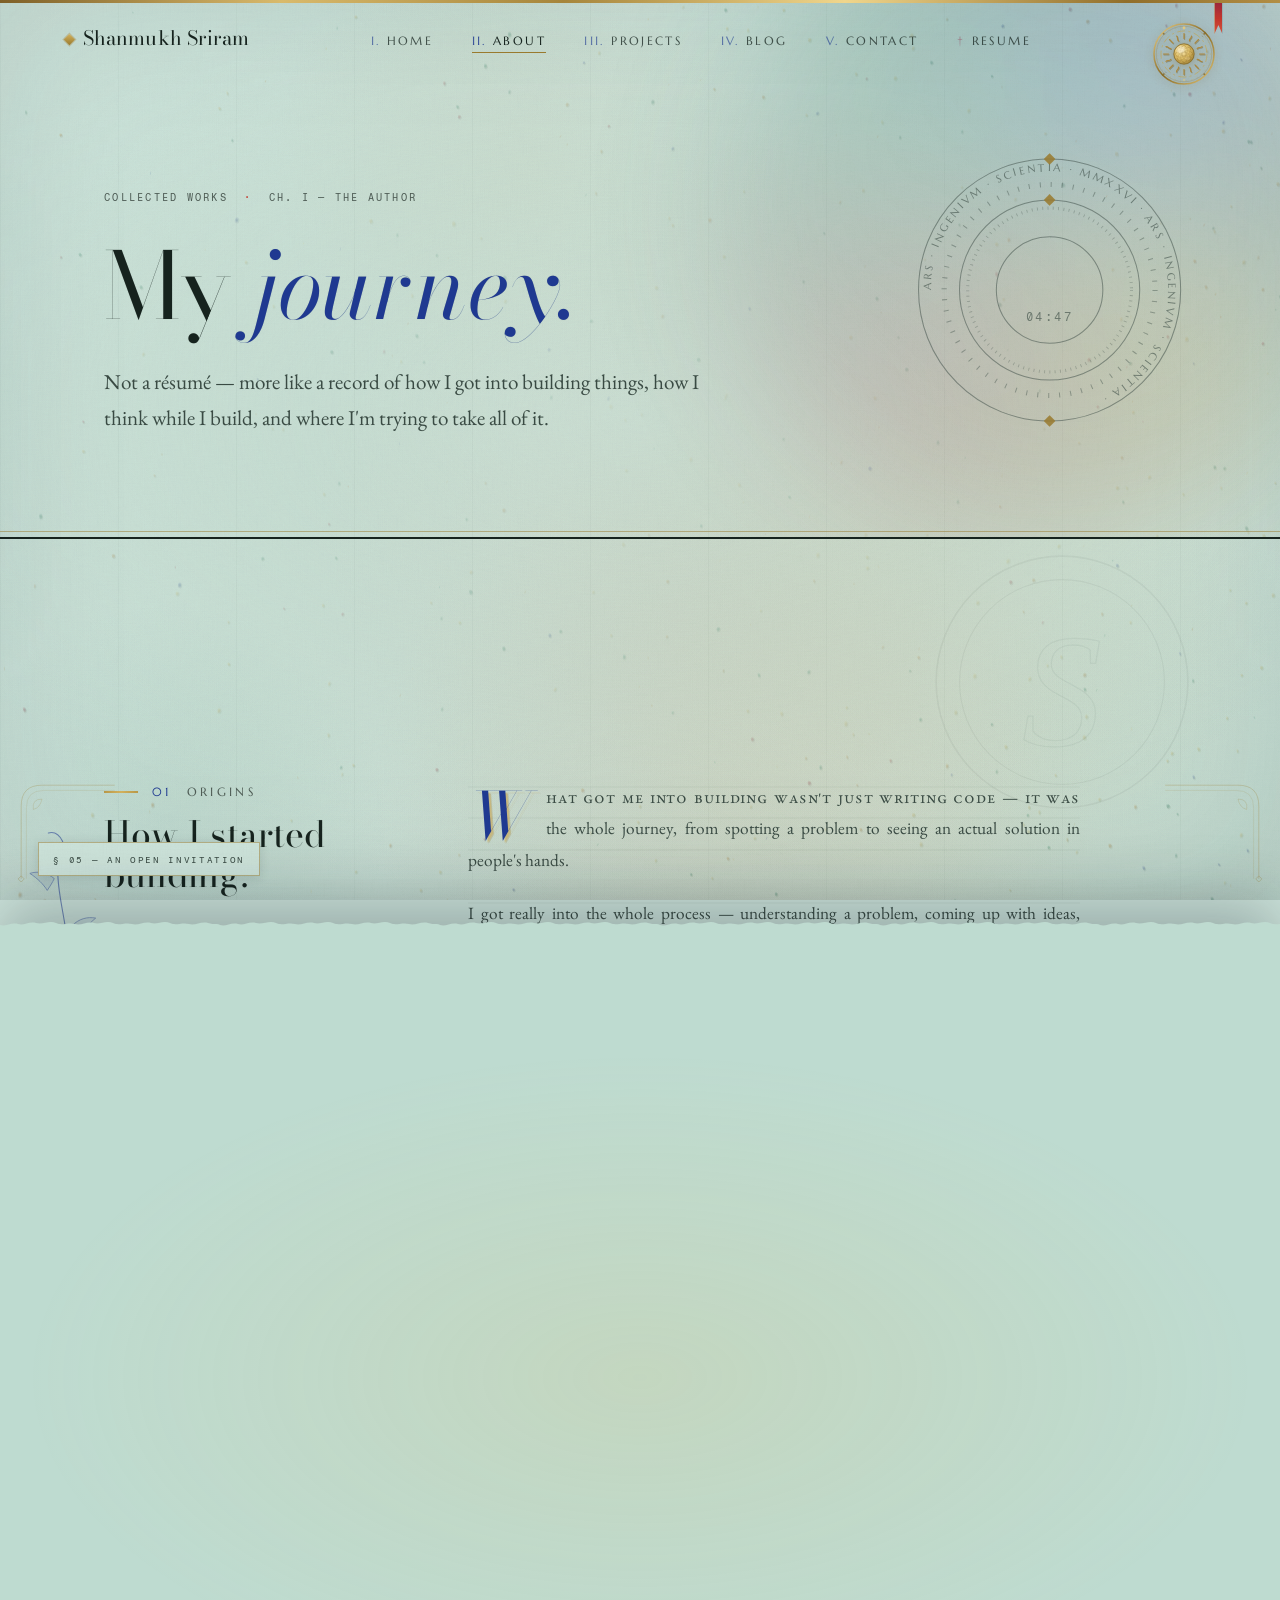
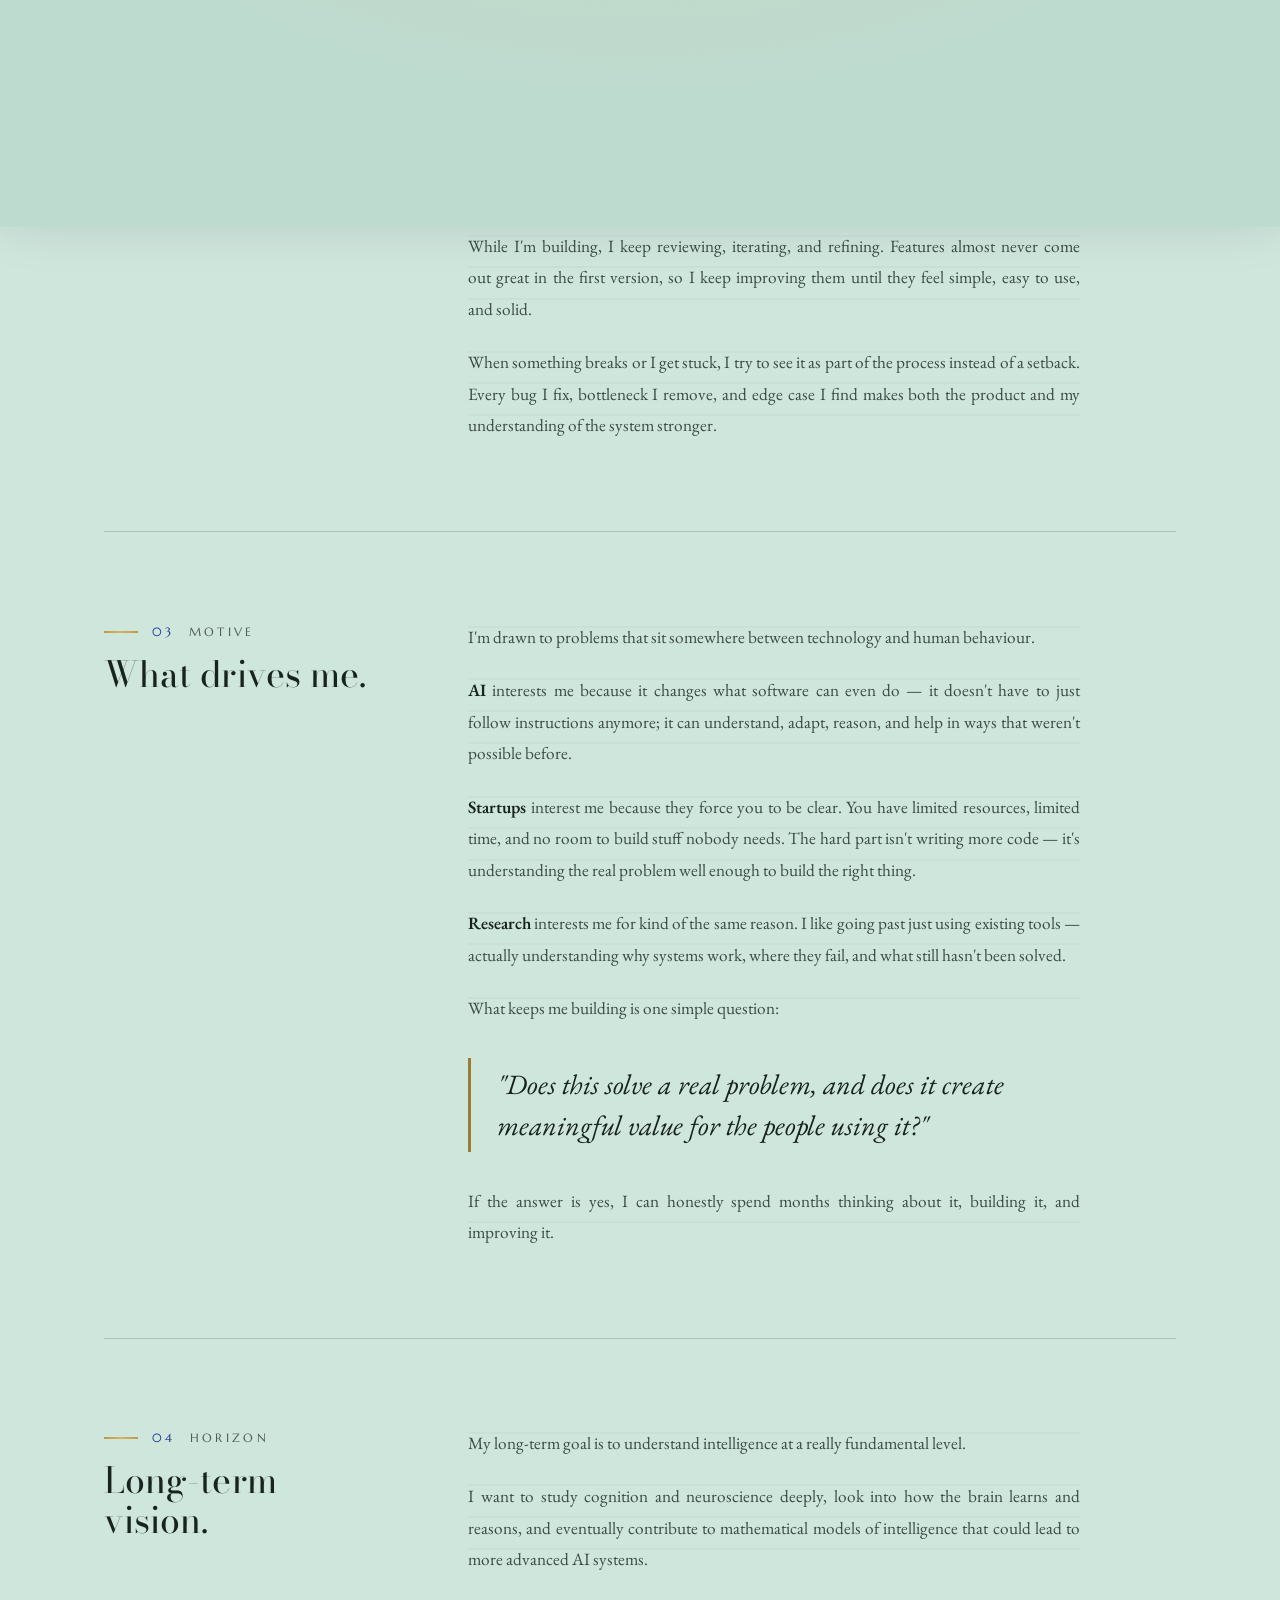
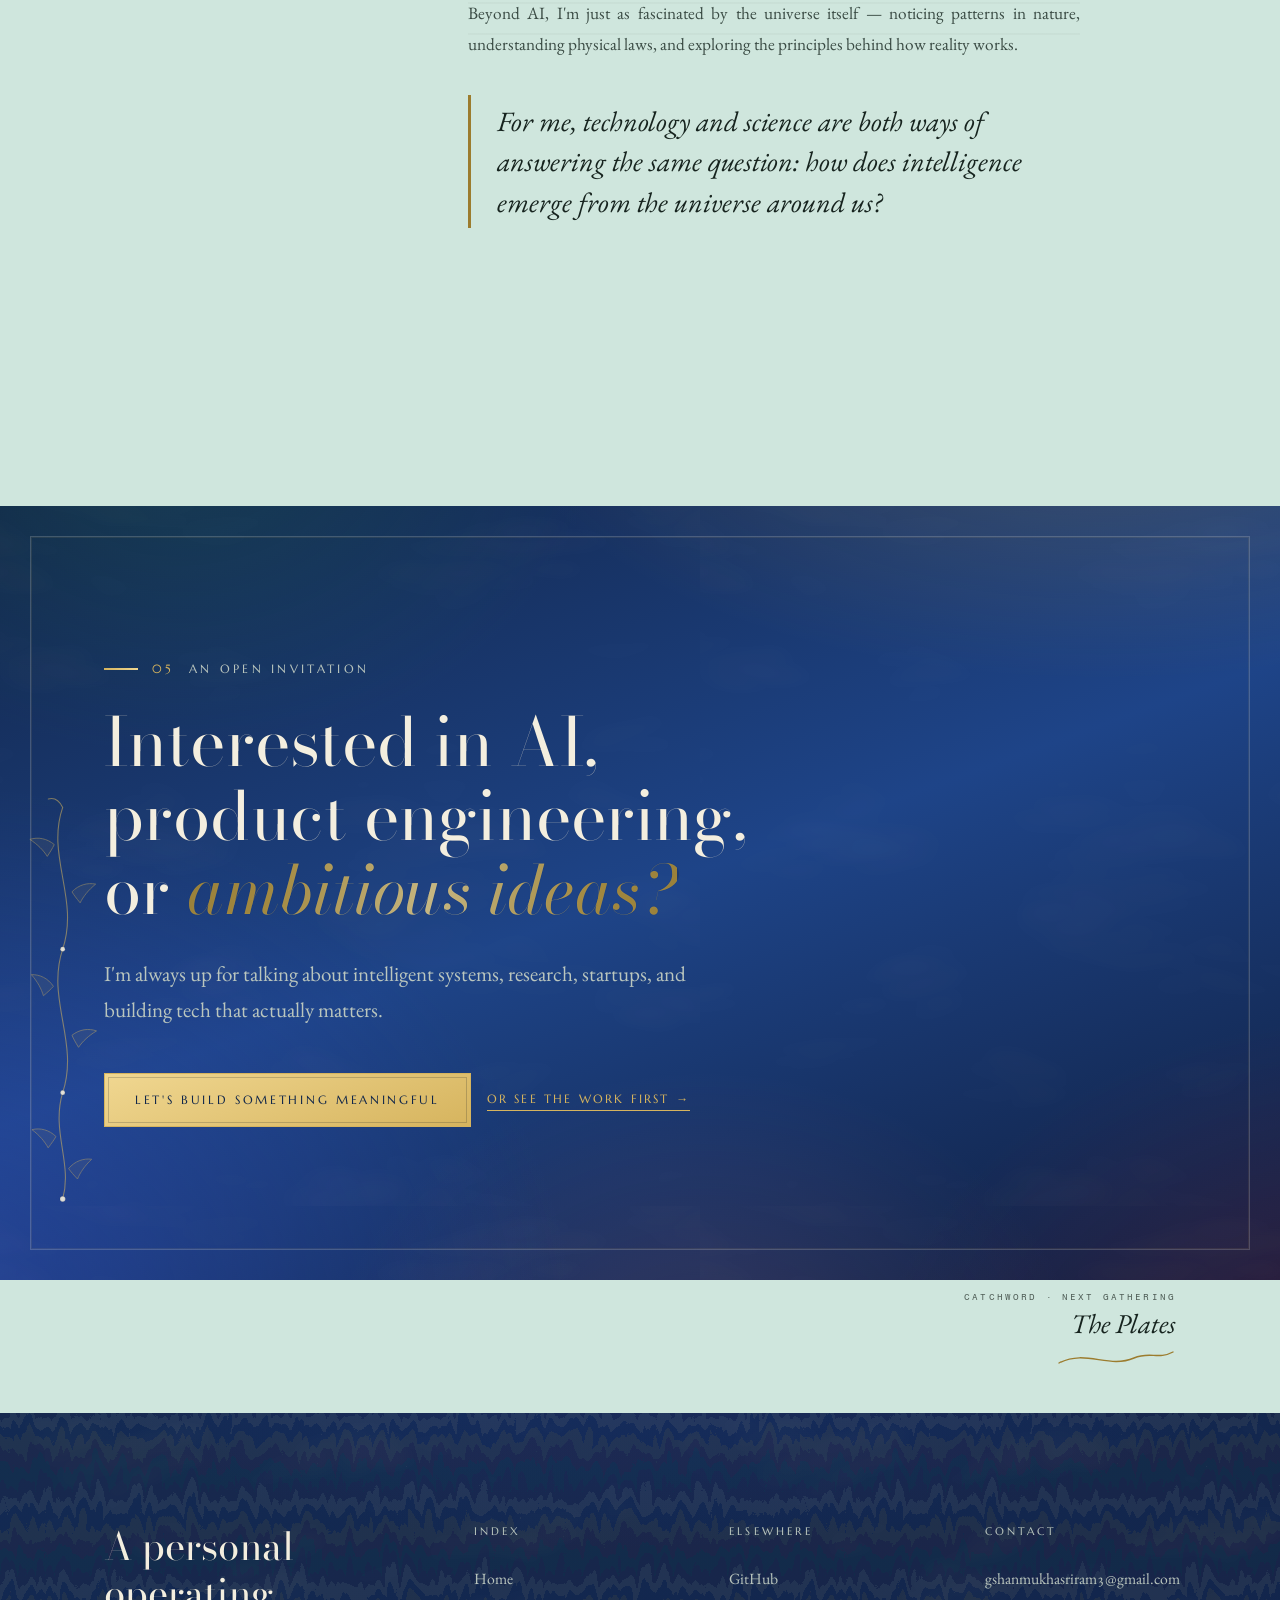
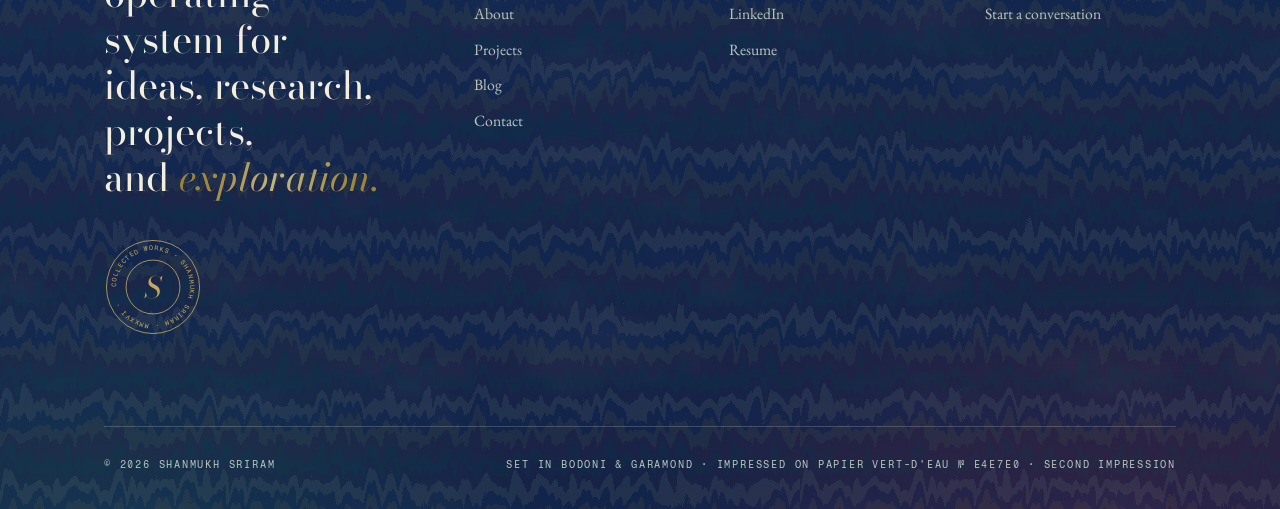
==== commit f4b0f4e4: "Smooth the engine and clarify the hours The veil blit — the frame's costliest op — now runs every se" ====
--- a/portfolio/about.html
+++ b/portfolio/about.html
@@ -7,6 +7,8 @@
 <title>About — Shanmukh Sriram</title>
 <meta name="theme-color" content="#CFE6DD">
 <link rel="icon" href="data:image/svg+xml,%3Csvg xmlns='http://www.w3.org/2000/svg' viewBox='0 0 64 64'%3E%3Crect width='64' height='64' fill='%23CFE6DD'/%3E%3Ccircle cx='32' cy='32' r='26' fill='none' stroke='%239C7C2E' stroke-width='2'/%3E%3Ccircle cx='32' cy='32' r='20' fill='none' stroke='%23C6362B' stroke-width='1'/%3E%3Ctext x='32' y='43' font-family='Georgia,serif' font-style='italic' font-size='32' text-anchor='middle' fill='%231F3A93'%3ES%3C/text%3E%3C/svg%3E">
+<link rel="preconnect" href="https://fonts.googleapis.com">
+<link rel="preconnect" href="https://fonts.gstatic.com" crossorigin>
 <link rel="stylesheet" href="css/style.css">
 </head>
 <body>
--- a/portfolio/css/style.css
+++ b/portfolio/css/style.css
@@ -19,7 +19,7 @@
 
   --ink:        #16231E;   /* deep viridian-black — the writing            */
   --ink-soft:   #3A4B44;
-  --ink-faint:  #67766E;
+  --ink-faint:  #4F5D56;   /* deep enough to hold 4.5:1 on the celadon ground */
   --cream:      #F3EEDF;
   --cream-soft: #BAC6BE;
 
@@ -45,6 +45,7 @@
   --line-soft:  rgba(20,34,29,.10);
   --line-gold:  rgba(156,124,46,.5);
   --line-cream: rgba(243,238,223,.20);
+  --veil-rgb:   207,230,221;   /* the breath of ground colour behind text */
 
   /* ---- Type ------------------------------------------------------------ */
   --f-display:'Bodoni Moda', 'Didot', 'Georgia', serif;
@@ -77,10 +78,15 @@
   /* The painted vellum ground: faint pigment washes bled into the paper,
      the way watercolour blooms and settles at the tide-lines. */
   background:
-    radial-gradient(135% 115% at 6% -12%, rgba(31,58,147,.10), transparent 48%),
-    radial-gradient(120% 120% at 104% 4%, rgba(198,54,43,.09), transparent 46%),
-    radial-gradient(130% 130% at 96% 112%, rgba(30,107,87,.12), transparent 52%),
-    radial-gradient(120% 120% at -8% 108%, rgba(190,110,134,.10), transparent 48%),
+    /* foxing — the small age-spots of true vellum, placed, not scattered */
+    radial-gradient(42px 34px at 23% 81%, rgba(140,105,55,.055), transparent 100%),
+    radial-gradient(30px 26px at 87% 14%, rgba(140,105,55,.05), transparent 100%),
+    radial-gradient(24px 20px at 64% 94%, rgba(120,90,48,.045), transparent 100%),
+    radial-gradient(90% 90% at 50% -8%, rgba(224,190,107,.10), transparent 55%),
+    radial-gradient(135% 115% at 6% -12%, rgba(31,58,147,.13), transparent 48%),
+    radial-gradient(120% 120% at 104% 4%, rgba(198,54,43,.11), transparent 46%),
+    radial-gradient(130% 130% at 96% 112%, rgba(30,107,87,.15), transparent 52%),
+    radial-gradient(120% 120% at -8% 108%, rgba(190,110,134,.13), transparent 48%),
     var(--paper);
   background-attachment:fixed;
 }
@@ -107,6 +113,33 @@
 a{ color:inherit; text-decoration:none; }
 ul{ list-style:none; }
 ::selection{ background:var(--lapis); color:#F3EEDF; }
+
+/* ---- Keyboard focus — a gold-tooled frame, as stamped on a binding ------ */
+:where(a, button, [tabindex]):focus-visible{
+  outline:2px solid var(--gold);
+  outline-offset:3px;
+  box-shadow:0 0 0 6px rgba(31,58,147,.14);
+  border-radius:1px;
+}
+.plate :where(a, button):focus-visible,
+.site-footer :where(a, button):focus-visible,
+.mobile-menu :where(a, button):focus-visible{
+  outline-color:var(--gold-bright);
+  box-shadow:0 0 0 6px rgba(214,180,94,.18);
+}
+
+/* ---- Skip link — a bookplate that surfaces for keyboard readers -------- */
+.skip-link{
+  position:fixed; top:12px; left:12px; z-index:900;
+  font-family:var(--f-caps); font-size:.72rem;
+  letter-spacing:.24em; text-transform:uppercase;
+  color:var(--ink); background:var(--cream);
+  border:1px solid var(--gold); box-shadow:0 2px 14px rgba(11,22,34,.18);
+  padding:12px 20px;
+  transform:translateY(-260%);
+  transition:transform .3s var(--ease);
+}
+.skip-link:focus-visible{ transform:none; }
 
 .wrap{ max-width:var(--wrap); margin:0 auto; padding:0 var(--gutter); position:relative; }
 
@@ -157,7 +190,9 @@
 }
 .label::before{
   content:''; width:34px; height:2px; flex:none;
-  background:linear-gradient(90deg, var(--gold), var(--gold-bright));
+  background:linear-gradient(90deg, var(--gold), var(--gold-bright), var(--gold));
+  background-size:220% 100%;
+  background-position:calc(var(--lx, .5) * 100%) 0;  /* the rule answers the lamp */
 }
 .label .num{ color:var(--lapis); }
 
@@ -189,8 +224,10 @@
   color:var(--cream);
   background:
     radial-gradient(90% 70% at 86% -14%, rgba(214,180,94,.20), transparent 52%),
+    radial-gradient(60% 80% at 14% -12%, rgba(30,107,87,.30), transparent 55%),
     radial-gradient(85% 120% at -6% 108%, rgba(46,74,180,.5), transparent 60%),
     radial-gradient(70% 90% at 108% 118%, rgba(151,36,63,.32), transparent 58%),
+    radial-gradient(50% 70% at 55% 115%, rgba(190,110,134,.20), transparent 60%),
     linear-gradient(160deg, #12264A 0%, #1E4488 50%, #0F1E3E 100%);
 }
 .plate::before{
@@ -954,7 +991,9 @@
   pointer-events:none;
 }
 .page-placard.is-shown{ opacity:1; transform:none; }
-@media (max-width:900px){ .page-placard, .bookmark-ribbon{ display:none; } }
+/* the placard needs a desk; the ribbon travels with every copy — keeping
+   the reader's place is exactly what a phone screen wants */
+@media (max-width:900px){ .page-placard{ display:none; } }
 
 .press-stamp{ width:98px; height:98px; margin-top:38px; color:var(--gold-bright); opacity:.92; }
 .press-stamp text{ font-family:var(--f-mono); fill:currentColor; }
@@ -996,6 +1035,9 @@
 @media (max-width: 860px){
   .nav-links{ display:none; }
   .nav-burger{ display:block; }
+  /* the instrument scales to the hand: smaller, clustered with the burger */
+  .theme-orb{ width:46px; height:46px; margin-left:auto; }
+  .theme-orb::after{ display:none; }
   .prose, .essay, .dossier{ grid-template-columns:1fr; }
   .prose-side{ position:static; }
   .prose-side h2{ max-width:none; }
@@ -1013,6 +1055,9 @@
   .hero{ padding-top:130px; }
 }
 
+/* (the hand-held edition rules live at the very end of this sheet, after
+   every base declaration, so the cascade cannot undo them) */
+
 /* =========================================================================
    THE LIVING VOLUME — motion, presence, awe
    Everything below is additive and never touches scroll mechanics.
@@ -1029,8 +1074,10 @@
 @keyframes tranche{ to{ background-position:220% 0; } }
 
 /* ---- Choreographed reveals — ink settling onto the page -------------- */
+/* blur kept modest: large-area blur transitions are the classic scroll-jank
+   source, and 6px reads identically to 9px in motion */
 [data-reveal]{
-  filter:blur(9px);
+  filter:blur(6px);
   transition:opacity 1.05s var(--ease), transform 1.15s var(--ease), filter 1s var(--ease);
   will-change:opacity, transform, filter;
 }
@@ -1098,25 +1145,48 @@
 }
 #opening.is-ready .op-rule{ width:min(240px, 52vw); }
 
-/* ---- The living frontispiece — a wet-pigment field you paint ---------- */
-.hero canvas.pigment-field{
-  position:absolute; inset:0; z-index:0;
-  width:100%; height:100%;
+/* ---- The living volume — a site-wide marbled pigment field ------------ */
+/* A slow wet-pigment current drifts behind every page of the codex. The     */
+/* field is the ground; a central celadon veil calms it behind the reading   */
+/* block, leaving the margins illuminated — a manuscript page that breathes. */
+#pigment-field{
+  position:fixed; inset:0; z-index:-2;
+  width:100vw; height:100vh;
   pointer-events:none;
-  -webkit-mask-image:radial-gradient(125% 105% at 62% 42%, #000 58%, transparent 100%);
-          mask-image:radial-gradient(125% 105% at 62% 42%, #000 58%, transparent 100%);
-}
-.hero.has-canvas .hero-orn{ display:none; }
+}
+.field-veil{
+  position:fixed; inset:0; z-index:-1; pointer-events:none;
+  background:radial-gradient(78% 62% at 50% 46%,
+    rgba(var(--veil-rgb),.66), rgba(var(--veil-rgb),.32) 56%, rgba(var(--veil-rgb),.06) 82%);
+  /* the room's atmosphere: light falls off toward the edges of the sheet */
+  box-shadow:inset 0 0 16vmin rgba(22,34,30,.10);
+}
+html[data-theme='dark'] .field-veil{
+  box-shadow:inset 0 0 22vmin rgba(0,0,0,.5);
+  /* a shaft of moonlight falls diagonally through the observatory */
+  background:
+    linear-gradient(115deg, transparent 40%, rgba(190,205,235,.05) 50%, transparent 60%),
+    radial-gradient(78% 62% at 50% 46%,
+      rgba(var(--veil-rgb),.66), rgba(var(--veil-rgb),.32) 56%, rgba(var(--veil-rgb),.06) 82%);
+}
+/* obsidian polish on the night plates: a hairline of caught light above,
+   deep shadow pooling below */
+html[data-theme='dark'] .plate{
+  box-shadow:inset 0 1px 0 rgba(214,226,245,.06), inset 0 -50px 90px rgba(0,0,0,.28);
+}
+/* keep the interior fresco/plate/footer plates opaque over the field */
+.section--deep, .plate, .site-footer, .contents{ position:relative; z-index:0; }
+
 .hero > .wrap{ position:relative; z-index:2; }
-/* a breath of celadon behind the copy so the paint never fights the words */
-.hero.has-canvas > .wrap::before{
+/* a deeper breath of celadon behind the hero copy so paint never fights words */
+.hero > .wrap::before{
   content:''; position:absolute; z-index:-1;
-  left:-12%; right:20%; top:-6%; bottom:-6%;
-  background:radial-gradient(62% 80% at 22% 54%, rgba(207,230,221,.78), rgba(207,230,221,.32) 55%, transparent 74%);
+  left:-12%; right:16%; top:-6%; bottom:-6%;
+  background:radial-gradient(62% 80% at 22% 54%, rgba(var(--veil-rgb),.80), rgba(var(--veil-rgb),.34) 55%, transparent 76%);
   pointer-events:none;
 }
 @media (max-width: 700px){
-  .hero.has-canvas > .wrap::before{ left:-20%; right:-20%; background:radial-gradient(90% 70% at 50% 46%, rgba(207,230,221,.82), transparent 78%); }
+  .hero > .wrap::before{ left:-20%; right:-20%; background:radial-gradient(90% 70% at 50% 46%, rgba(var(--veil-rgb),.84), transparent 78%); }
 }
 
 /* ---- Cinematic plates — the pigment blooms as you approach the work --- */
@@ -1141,3 +1211,618 @@
   .folio:hover{ transform:none; }
   .folio::before{ display:none; }
 }
+
+/* =========================================================================
+   THE GILDED APPARATUS — the codex's working instruments
+   Canon (scribe's ruling) · rinceaux (illuminator's vines) ·
+   volvelle (astronomer's wheel) · catchword (binder's cue).
+   Additive layer only: nothing beneath it is altered.
+   ========================================================================= */
+
+/* ---- Vellum depth — grain, parchment mottle, and the linen weave ------- */
+/* Three teeth: fine grain, broad mottle, and the woven canvas threads a    */
+/* painting sits on — warp and weft, visible only where the paint is thin.  */
+body::before{
+  background-image:
+    url("data:image/svg+xml;utf8,<svg xmlns='http://www.w3.org/2000/svg' width='300' height='300'><filter id='n'><feTurbulence type='fractalNoise' baseFrequency='0.7' numOctaves='2' stitchTiles='stitch'/><feColorMatrix type='saturate' values='0'/></filter><rect width='300' height='300' filter='url(%23n)'/></svg>"),
+    url("data:image/svg+xml;utf8,<svg xmlns='http://www.w3.org/2000/svg' width='900' height='900'><filter id='v'><feTurbulence type='fractalNoise' baseFrequency='0.0045 0.006' numOctaves='4' seed='23' stitchTiles='stitch'/><feColorMatrix type='matrix' values='0 0 0 0 0.24 0 0 0 0 0.32 0 0 0 0 0.27 0 0 0 0.34 -0.12'/></filter><rect width='900' height='900' filter='url(%23v)'/></svg>"),
+    url("data:image/svg+xml;utf8,<svg xmlns='http://www.w3.org/2000/svg' width='140' height='140'><filter id='wa'><feTurbulence type='fractalNoise' baseFrequency='0.85 0.055' numOctaves='1' seed='3' stitchTiles='stitch'/><feColorMatrix type='matrix' values='0 0 0 0 0 0 0 0 0 0 0 0 0 0 0 0.5 0.5 0.5 0 -0.5'/></filter><rect width='140' height='140' filter='url(%23wa)'/></svg>"),
+    url("data:image/svg+xml;utf8,<svg xmlns='http://www.w3.org/2000/svg' width='140' height='140'><filter id='we'><feTurbulence type='fractalNoise' baseFrequency='0.055 0.85' numOctaves='1' seed='5' stitchTiles='stitch'/><feColorMatrix type='matrix' values='0 0 0 0 0 0 0 0 0 0 0 0 0 0 0 0.5 0.5 0.5 0 -0.5'/></filter><rect width='140' height='140' filter='url(%23we)'/></svg>");
+  background-size:300px 300px, 900px 900px, 140px 140px, 140px 140px;
+}
+/* chain lines and the papermaker's watermark — the sheet, held to light  */
+.field-veil::before{
+  content:''; position:absolute; inset:0; pointer-events:none;
+  background-image:
+    repeating-linear-gradient(90deg, rgba(20,34,29,.028) 0 1px, transparent 1px 118px),
+    url("data:image/svg+xml;utf8,<svg xmlns='http://www.w3.org/2000/svg' width='300' height='300'><g fill='none' stroke='rgba(22,35,30,0.05)'><circle cx='150' cy='150' r='118' stroke-width='1.5'/><circle cx='150' cy='150' r='96' stroke-width='1'/><text x='150' y='158' text-anchor='middle' dominant-baseline='central' font-family='Georgia, serif' font-style='italic' font-size='150' stroke-width='1.2'>S</text></g></svg>");
+  background-position:0 0, right 6% bottom 10%;
+  background-size:auto, 320px 320px;
+  background-repeat:repeat, no-repeat;
+}
+html[data-theme='dark'] .field-veil::before{
+  background-image:
+    repeating-linear-gradient(90deg, rgba(234,230,214,.02) 0 1px, transparent 1px 118px),
+    url("data:image/svg+xml;utf8,<svg xmlns='http://www.w3.org/2000/svg' width='300' height='300'><g fill='none' stroke='rgba(220,228,240,0.04)'><circle cx='150' cy='150' r='118' stroke-width='1.5'/><circle cx='150' cy='150' r='96' stroke-width='1'/><text x='150' y='158' text-anchor='middle' dominant-baseline='central' font-family='Georgia, serif' font-style='italic' font-size='150' stroke-width='1.2'>S</text></g></svg>");
+}
+/* gold-tooled corner-pieces — the binding's filigree, silver by night */
+.field-veil::after{
+  content:''; position:absolute; inset:0; pointer-events:none;
+  background-image:
+    url("data:image/svg+xml;utf8,<svg xmlns='http://www.w3.org/2000/svg' width='120' height='120'><g fill='none' stroke='rgba(156,124,46,0.5)'><path d='M6,114 V30 Q6,6 30,6 H114' stroke-width='1'/><path d='M12,114 V32 Q12,12 32,12 H114' stroke-width='.5'/><path d='M30,22 Q18,22 20,34 Q28,32 30,22 Z' stroke-width='.7'/><rect x='3.6' y='111.6' width='5' height='5' transform='rotate(45 6 114)'/></g></svg>"),
+    url("data:image/svg+xml;utf8,<svg xmlns='http://www.w3.org/2000/svg' width='120' height='120'><g fill='none' stroke='rgba(156,124,46,0.5)'><path d='M114,114 V30 Q114,6 90,6 H6' stroke-width='1'/><path d='M108,114 V32 Q108,12 88,12 H6' stroke-width='.5'/><path d='M90,22 Q102,22 100,34 Q92,32 90,22 Z' stroke-width='.7'/><rect x='111.6' y='111.6' width='5' height='5' transform='rotate(45 114 114)'/></g></svg>");
+  background-position:left 16px bottom 16px, right 16px bottom 16px;
+  background-size:104px 104px, 104px 104px;
+  background-repeat:no-repeat, no-repeat;
+  opacity:.6;
+}
+@media (max-width:1100px){
+  .field-veil::after{
+    background-size:62px 62px, 62px 62px;
+    background-position:left 10px bottom 10px, right 10px bottom 10px;
+    opacity:.5;
+  }
+}
+html[data-theme='dark'] .field-veil::after{
+  background-image:
+    url("data:image/svg+xml;utf8,<svg xmlns='http://www.w3.org/2000/svg' width='120' height='120'><g fill='none' stroke='rgba(174,185,201,0.4)'><path d='M6,114 V30 Q6,6 30,6 H114' stroke-width='1'/><path d='M12,114 V32 Q12,12 32,12 H114' stroke-width='.5'/><path d='M30,22 Q18,22 20,34 Q28,32 30,22 Z' stroke-width='.7'/><rect x='3.6' y='111.6' width='5' height='5' transform='rotate(45 6 114)'/></g></svg>"),
+    url("data:image/svg+xml;utf8,<svg xmlns='http://www.w3.org/2000/svg' width='120' height='120'><g fill='none' stroke='rgba(174,185,201,0.4)'><path d='M114,114 V30 Q114,6 90,6 H6' stroke-width='1'/><path d='M108,114 V32 Q108,12 88,12 H6' stroke-width='.5'/><path d='M90,22 Q102,22 100,34 Q92,32 90,22 Z' stroke-width='.7'/><rect x='111.6' y='111.6' width='5' height='5' transform='rotate(45 114 114)'/></g></svg>");
+}
+/* the printer's flower closes each ruled division of the volume */
+.section--line::before{
+  content:'❦'; position:absolute; top:0; left:50%;
+  transform:translate(-50%,-52%);
+  font-family:var(--f-serif); font-size:1.05rem;
+  color:var(--gold);
+  background:var(--paper); padding:0 16px;
+  opacity:.85; line-height:1;
+}
+
+/* ---- Craquelure — the fine crack web of an aged painting --------------- */
+/* Old varnish gives way along a hairline network. Laid over the painted    */
+/* panels only, at the threshold of sight.                                  */
+.hero::after, .section--deep::after{
+  content:''; position:absolute; inset:0; pointer-events:none;
+  background-image:url("data:image/svg+xml;utf8,<svg xmlns='http://www.w3.org/2000/svg' width='500' height='500'><filter id='c'><feTurbulence type='fractalNoise' baseFrequency='0.045' numOctaves='4' seed='19' stitchTiles='stitch'/><feColorMatrix type='matrix' values='0 0 0 0 0.1 0 0 0 0 0.09 0 0 0 0 0.06 9 9 9 0 -6.2'/></filter><rect width='500' height='500' filter='url(%23c)'/></svg>");
+  background-size:500px 500px;
+  opacity:.05; mix-blend-mode:multiply;
+}
+.hero::after{ z-index:1; }
+.section--deep::after{ z-index:0; }
+
+/* ---- The canon — sinopia ruling, drawn then absorbed ------------------- */
+.canon{
+  position:absolute; inset:0; z-index:1;
+  width:100%; height:100%;
+  pointer-events:none;
+  opacity:.34;
+  transition:opacity 2.6s var(--ease);
+}
+.canon path{
+  fill:none;
+  stroke:#A0503C;                     /* red chalk — the sinopia */
+  stroke-width:1;
+  vector-effect:non-scaling-stroke;
+  stroke-dasharray:1;
+  stroke-dashoffset:1;
+  transition:stroke-dashoffset 2s var(--ease);
+}
+.canon.is-drawn path{ stroke-dashoffset:0; }
+.canon.is-resting{ opacity:.07; }     /* the ruling sinks into the sheet */
+
+/* ---- Rinceaux — the vine in the margin --------------------------------- */
+.margin-vine{
+  --vine:var(--verdigris);
+  position:absolute; left:-6px; top:140px;
+  width:54px; height:auto;
+  display:none; pointer-events:none; overflow:visible;
+}
+@media (min-width:1080px){ .margin-vine{ display:block; } }
+.margin-vine .mv-stem{
+  fill:none; stroke:var(--vine); stroke-width:1.3; stroke-linecap:round;
+  opacity:.55;
+  stroke-dasharray:1; stroke-dashoffset:1;
+  transition:stroke-dashoffset 2.6s var(--ease);
+}
+.margin-vine use{
+  fill:var(--vine); fill-opacity:.14;
+  stroke:var(--vine); stroke-width:.9;
+  opacity:0;
+  transition:opacity 1.1s var(--ease);
+}
+.margin-vine .mv-berry{
+  fill:var(--gold); stroke:rgba(23,23,18,.25); stroke-width:.6;
+  opacity:0; transition:opacity .9s var(--ease);
+}
+.margin-vine.is-drawn .mv-stem{ stroke-dashoffset:0; }
+.margin-vine.is-drawn use{ opacity:.5; }
+.margin-vine.is-drawn .mv-berry{ opacity:.9; }
+.margin-vine.is-drawn use:nth-of-type(1){ transition-delay:.5s; }
+.margin-vine.is-drawn use:nth-of-type(2){ transition-delay:.8s; }
+.margin-vine.is-drawn use:nth-of-type(3){ transition-delay:1.15s; }
+.margin-vine.is-drawn use:nth-of-type(4){ transition-delay:1.5s; }
+.margin-vine.is-drawn use:nth-of-type(5){ transition-delay:1.85s; }
+.margin-vine.is-drawn use:nth-of-type(6){ transition-delay:2.1s; }
+.margin-vine.is-drawn .mv-berry:nth-of-type(1){ transition-delay:1.2s; }
+.margin-vine.is-drawn .mv-berry:nth-of-type(2){ transition-delay:1.9s; }
+.margin-vine.is-drawn .mv-berry:nth-of-type(3){ transition-delay:2.5s; }
+.plate .margin-vine{ --vine:var(--gold-bright); }
+.plate .margin-vine .mv-berry{ fill:var(--cream); }
+
+/* ---- The volvelle — engraved in the chapter header --------------------- */
+.page-header > .wrap{ position:relative; z-index:1; }
+.volvelle{
+  position:absolute; z-index:0;
+  right:clamp(16px, 6vw, 96px); top:54%;
+  transform:translateY(-50%);
+  width:clamp(190px, 24vw, 330px); height:auto;
+  display:none; pointer-events:none;
+  color:var(--ink-soft);
+}
+@media (min-width:1100px){ .volvelle{ display:block; } }
+.volvelle .vol-line{ fill:none; stroke:currentColor; stroke-width:1; opacity:.5; }
+.volvelle .vol-ticks{
+  fill:none; stroke:currentColor; stroke-width:5;
+  stroke-dasharray:1 9.8; opacity:.4;
+}
+.volvelle .vol-ticks-fine{ stroke-width:3; stroke-dasharray:.8 4.4; opacity:.3; }
+.volvelle .vol-text{ fill:currentColor; opacity:.6; font-family:var(--f-caps); }
+.volvelle .vol-stud{ fill:var(--gold); opacity:.85; }
+.volvelle .vol-tip{ fill:var(--gold); opacity:.9; }
+.volvelle .vol-axis{ fill:var(--gold); stroke:rgba(23,23,18,.3); stroke-width:.7; }
+.volvelle g{ transform-box:view-box; transform-origin:50% 50%; }
+.volvelle.is-live .vol-outer{ animation:vol-turn 150s linear infinite; }
+.volvelle.is-live .vol-mid{ animation:vol-turn 105s linear infinite reverse; }
+@keyframes vol-turn{ to{ transform:rotate(360deg); } }
+
+/* ---- Catchword — the binder's cue at the foot of the leaf -------------- */
+.catchword-row{ padding:10px 0 44px; }
+.catchword-row .wrap{ display:flex; justify-content:flex-end; }
+.catchword{
+  display:inline-flex; flex-direction:column; align-items:flex-end; gap:3px;
+  text-align:right;
+  opacity:0; transform:translateY(12px);
+  transition:opacity .9s var(--ease), transform .9s var(--ease);
+}
+.catchword-row.is-shown .catchword{ opacity:1; transform:none; }
+.catchword small{
+  font-family:var(--f-mono); font-size:.56rem;
+  letter-spacing:.24em; text-transform:uppercase;
+  color:var(--ink-faint);
+}
+.catchword em{
+  font-family:var(--f-serif); font-style:italic; font-weight:400;
+  font-size:clamp(1.3rem, 2.4vw, 1.7rem); line-height:1.2;
+  color:var(--ink);
+  transition:color .35s;
+}
+.catchword svg{ width:120px; height:26px; overflow:visible; }
+.catchword svg path{
+  fill:none; stroke:var(--gold); stroke-width:1.4; stroke-linecap:round;
+  stroke-dasharray:1; stroke-dashoffset:1;
+  transition:stroke-dashoffset 1.5s .35s var(--ease), stroke .35s;
+}
+.catchword-row.is-shown .catchword svg path{ stroke-dashoffset:0; }
+.catchword:hover em{ color:var(--lapis-ink); }
+.catchword:hover svg path{ stroke:var(--gold-bright); }
+
+/* ---- Finishing touches — the press of a real object -------------------- */
+.btn{ transition:background .35s var(--ease), color .35s var(--ease), border-color .35s, transform .16s var(--ease); }
+.btn:active{ transform:translateY(1px); }
+.nav-links a:hover{ text-shadow:0 0 .5px currentColor; }   /* ink bleeds slightly */
+
+@media (prefers-reduced-motion: reduce){
+  .canon path, .margin-vine .mv-stem, .catchword svg path{ stroke-dasharray:none; stroke-dashoffset:0; }
+  .margin-vine use{ opacity:.5; } .margin-vine .mv-berry{ opacity:.9; }
+  .catchword{ opacity:1; transform:none; }
+}
+
+/* =========================================================================
+   THE MATERIAL STRATUM — metal, marble, ruling, wax
+   The codex as physical matter: gold that answers light, true combed
+   marbling on the endpapers, the scribe's ruled vellum, sealing wax.
+   Additive layer only: nothing beneath it is altered.
+   ========================================================================= */
+
+/* ---- Chrysography — gilt letters catch the reader's lamp --------------- */
+/* One document-wide light (--lx, eased by JS) rakes across every gold     */
+/* letter on the dark plates. Without a fine pointer, gold stays gold.     */
+@supports ((-webkit-background-clip:text) or (background-clip:text)){
+  html.gold-lit .plate h1 em,
+  html.gold-lit .plate h2 em,
+  html.gold-lit .plate h3 em,
+  html.gold-lit .philosophy blockquote em,
+  html.gold-lit .footer-top h3 em{
+    background-image:linear-gradient(100deg,
+      #8A6B24 0%, #C9A84C 38%, #F7E3A0 50%, #C9A84C 62%, #8A6B24 100%);
+    background-size:280% 100%;
+    background-position:calc(var(--lx, .5) * 100%) 0;
+    -webkit-background-clip:text; background-clip:text;
+    color:transparent;
+  }
+}
+
+/* ---- Ebru — true combed marbling on the endpaper ----------------------- */
+/* Pigment floated on size and drawn with a comb: stripes of the cabinet    */
+/* displaced by turbulence — the classic nonpareil pattern, not a gradient. */
+.site-footer::after{
+  content:''; position:absolute; inset:0; pointer-events:none;
+  background-image:url("data:image/svg+xml;utf8,<svg xmlns='http://www.w3.org/2000/svg' width='800' height='800'><defs><pattern id='s' width='24' height='84' patternUnits='userSpaceOnUse'><rect width='24' height='14' y='0' fill='%231F3A93'/><rect width='24' height='14' y='14' fill='%23D6B45E'/><rect width='24' height='14' y='28' fill='%2397243F'/><rect width='24' height='14' y='42' fill='%231E6B57'/><rect width='24' height='14' y='56' fill='%235C2A50'/><rect width='24' height='14' y='70' fill='%23F3EEDF'/></pattern><filter id='f' x='-10%25' y='-10%25' width='120%25' height='120%25'><feTurbulence type='turbulence' baseFrequency='0.055 0.012' numOctaves='2' seed='7' stitchTiles='stitch'/><feDisplacementMap in='SourceGraphic' scale='46' xChannelSelector='R' yChannelSelector='G'/></filter></defs><rect x='-40' y='-40' width='880' height='880' fill='url(%23s)' filter='url(%23f)'/></svg>");
+  background-size:800px 800px;
+  opacity:.08; mix-blend-mode:screen;
+}
+
+/* ---- The scribe's ruling — text sits on its ruled vellum --------------- */
+/* Scribes ruled every sheet before writing; the lines remain beneath the   */
+/* finished hand. Faint rules surface under the long-form text blocks.      */
+.prose-body p, .essay-body p{
+  background-image:repeating-linear-gradient(to bottom,
+    transparent 0, transparent calc(1lh - 1px),
+    rgba(20,34,29,.055) calc(1lh - 1px), rgba(20,34,29,.055) 1lh);
+  background-origin:content-box; background-clip:content-box;
+  background-position:0 .32em;
+}
+
+/* ---- The wax seal — pressed cochineal on the closing plate ------------- */
+.wax-seal{
+  position:absolute; z-index:2;
+  right:clamp(28px, 8vw, 120px); top:50%;
+  width:clamp(96px, 10vw, 140px);
+  transform:translateY(-50%) rotate(-6deg);
+  display:none;
+  filter:drop-shadow(0 6px 14px rgba(11,8,20,.45));
+  transition:transform .28s cubic-bezier(.34,1.45,.64,1), filter .28s var(--ease);
+}
+@media (min-width:1000px){ .wax-seal{ display:block; } }
+.wax-seal svg{ width:100%; height:auto; display:block; }
+.wax-seal text{ font-family:var(--f-display); }
+.wax-seal:hover{
+  transform:translateY(-50%) rotate(-6deg) scale(.965);
+  filter:drop-shadow(0 3px 8px rgba(11,8,20,.55));
+}
+.wax-seal:active{
+  transform:translateY(-50%) rotate(-6deg) scale(.92);
+  filter:drop-shadow(0 1px 4px rgba(11,8,20,.6));
+}
+
+/* ---- The deckle — the leaf's untrimmed edge ---------------------------- */
+.page-leaf::before{
+  content:''; position:absolute; left:0; right:0; top:-11px; height:12px;
+  background-image:url("data:image/svg+xml;utf8,<svg xmlns='http://www.w3.org/2000/svg' width='220' height='12'><path fill='%23BEDBD0' d='M0,12 L0,8 C6,10 11,5 18,7 C24,9 29,4 36,6 C43,8 49,3 56,6 C62,9 68,5 75,7 C81,9 87,4 94,6 C100,8 106,3 113,6 C119,9 125,5 132,7 C138,9 144,4 151,6 C157,8 163,3 170,6 C176,9 182,5 189,7 C195,9 201,4 208,6 C214,8 218,6 220,8 L220,12 Z'/></svg>");
+  background-size:220px 12px; background-repeat:repeat-x;
+}
+
+/* ---- The gilt fillet breathes — tooled gold under lamplight ------------ */
+.plate::after{ animation:fillet-breath 16s ease-in-out infinite; }
+@keyframes fillet-breath{
+  0%, 100%{ box-shadow:inset 0 0 0 1px rgba(214,180,94,.10); }
+  50%     { box-shadow:inset 0 0 0 1px rgba(214,180,94,.24); }
+}
+
+/* =========================================================================
+   THE HOURS — the volvelle keeps true time on every page
+   ========================================================================= */
+.volvelle .vol-time{
+  fill:currentColor; opacity:.62;
+  font-family:var(--f-mono); letter-spacing:.2em;
+}
+.volvelle--hero{
+  top:clamp(110px, 15vh, 190px); right:clamp(24px, 6vw, 110px);
+  transform:none;
+  width:clamp(160px, 17vw, 250px);
+  z-index:1;
+}
+@media (min-width:1100px){ .volvelle--hero{ display:block; } }
+
+/* light-mode finishing: the contents' dotted leaders take the gold */
+.contents a:hover .dots{ border-color:var(--gold); }
+
+/* =========================================================================
+   THE HELIOTROPE — engraved sun and moon; the light of the archive
+   ========================================================================= */
+.theme-orb{
+  position:relative; flex:none; align-self:center;
+  width:64px; height:64px;
+  background:none; border:0; cursor:pointer;
+}
+/* the weight of a real object: movement heavily damped, never springy */
+.theme-orb svg{
+  position:absolute; inset:0;
+  transition:opacity .6s var(--ease), transform 1.2s cubic-bezier(.16,1,.3,1),
+             filter 1.2s cubic-bezier(.16,1,.3,1);
+}
+/* the solar instrument at rest: crown turning, corona turning against it,
+   calibration motes in orbit */
+.theme-orb .sun-rays{   transform-origin:50% 50%; animation:orb-turn 70s linear infinite; }
+.theme-orb .sun-corona{ transform-origin:50% 50%; animation:orb-turn 46s linear infinite reverse; }
+.theme-orb .sun-orbit{  transform-origin:50% 50%; animation:orb-turn 14s linear infinite; }
+@keyframes orb-turn{ to{ transform:rotate(360deg); } }
+/* soft illumination, not a glow effect: a close, warm falloff */
+.orb-sun{ filter:drop-shadow(0 1px 4px rgba(120,90,30,.35)); }
+.orb-moon{
+  opacity:0; transform:rotate(-40deg) scale(.55);
+  filter:drop-shadow(0 1px 5px rgba(120,140,175,.35));
+}
+.orb-moon .moon-halo{ transform-origin:50% 50%; animation:orb-turn 80s linear infinite; }
+.orb-moon .moon-stars circle{ animation:star-breathe 4.2s ease-in-out infinite; }
+.orb-moon .moon-stars circle:nth-of-type(2){ animation-delay:1.3s; }
+.orb-moon .moon-stars circle:nth-of-type(3){ animation-delay:2.7s; }
+@keyframes star-breathe{ 0%,100%{ opacity:.35; } 50%{ opacity:1; } }
+html[data-theme='dark'] .orb-sun{ opacity:0; transform:rotate(60deg) scale(.55); }
+html[data-theme='dark'] .orb-moon{ opacity:1; transform:none; }
+html:not([data-theme='dark']) .theme-orb:hover .orb-sun{
+  transform:scale(1.05) rotate(-2deg);
+  filter:drop-shadow(0 2px 7px rgba(120,90,30,.45));
+}
+html[data-theme='dark'] .theme-orb:hover .orb-moon{
+  transform:scale(1.05) rotate(-2deg);
+  filter:drop-shadow(0 2px 8px rgba(120,140,175,.45));
+}
+.theme-orb:active svg{ transform:scale(.97); }
+
+/* the reader's lamp glides across the metal of both instruments */
+.theme-orb .orb-spec{
+  transform:translateX(calc((var(--lx, .5) - .5) * 7px));
+}
+/* the engraved destination, inscribed beneath the instrument */
+.theme-orb::after{
+  content:'nox'; position:absolute; left:50%; bottom:-13px;
+  transform:translateX(-50%);
+  font-family:var(--f-mono); font-size:.52rem;
+  letter-spacing:.34em; text-transform:uppercase;
+  color:var(--gold); opacity:0;
+  transition:opacity .4s var(--ease);
+  pointer-events:none;
+}
+html[data-theme='dark'] .theme-orb::after{ content:'dies'; color:#AEB9C9; }
+.theme-orb:hover::after, .theme-orb:focus-visible::after{ opacity:.9; }
+
+/* ---- The celestial event — a day actually ending ----------------------- */
+.celestial{ position:fixed; inset:0; z-index:940; pointer-events:none; }
+/* twilight: the world's light turns before the sky changes */
+.celestial .cel-dusk{
+  position:absolute; inset:0; opacity:0;
+  transition:opacity 1.2s var(--ease);
+}
+.celestial.to-night .cel-dusk{
+  background:linear-gradient(180deg,
+    rgba(44,40,88,.5) 0%, rgba(30,28,62,.38) 55%, rgba(168,88,48,.34) 100%);
+}
+.celestial.to-day .cel-dusk{
+  background:linear-gradient(180deg,
+    rgba(24,44,84,.45) 0%, rgba(96,64,92,.3) 55%, rgba(214,160,80,.4) 100%);
+}
+.celestial.is-risen .cel-dusk{ opacity:1; }
+/* the new sky breathes in — no hard edge, an atmosphere arriving */
+.celestial .cel-sky{
+  position:absolute; inset:0; opacity:0;
+  transition:opacity 1.1s var(--ease);
+}
+.celestial.is-engulfing .cel-sky{ opacity:1; }
+.celestial.to-night .cel-sky{
+  background:
+    radial-gradient(90% 120% at 20% 110%, rgba(31,58,147,.4), transparent 60%),
+    radial-gradient(70% 90% at 100% 115%, rgba(151,36,63,.22), transparent 60%),
+    linear-gradient(160deg, #0E1C30, #0A1420);
+}
+.celestial.to-day .cel-sky{
+  background:
+    radial-gradient(90% 90% at 50% -8%, rgba(224,190,107,.32), transparent 55%),
+    radial-gradient(90% 120% at 8% 110%, rgba(30,107,87,.2), transparent 60%),
+    linear-gradient(160deg, #DAEDE4, #BEDBD0);
+}
+.celestial .cel-disc{
+  position:absolute; left:50%; top:44%;
+  width:min(36vmin, 320px); height:auto;
+  transform:translate(-50%,-50%) scale(.6);
+  opacity:0;
+  transition:opacity .5s var(--ease), transform .7s var(--ease);
+}
+.celestial.is-risen .cel-disc{ opacity:1; transform:translate(-50%,-50%) scale(1); }
+/* the sun about to be taken */
+.celestial .cel-sun{ fill:#E3C36B; stroke:#8A6B24; stroke-width:1; }
+.celestial .cel-corona{
+  fill:none; stroke:#F7E3A0; stroke-width:10;
+  filter:blur(7px); opacity:0;
+  transition:opacity .9s var(--ease);
+}
+/* the moon's shadow crosses to totality */
+.celestial .cel-shadow{
+  fill:#0B141F; stroke:rgba(231,203,126,.25); stroke-width:1;
+  transform:translateX(-130px);
+  transition:transform .9s cubic-bezier(.5,.05,.35,1);
+}
+.celestial.is-total .cel-shadow{ transform:translateX(0); }
+.celestial.is-total .cel-corona{ opacity:.85; }
+/* dawn building behind the moon's rim */
+.celestial .cel-moonb{ fill:#B9C2CF; stroke:#677182; stroke-width:1; }
+.celestial .cel-dawn{
+  fill:none; stroke:#F7E3A0; stroke-width:12;
+  filter:blur(9px); opacity:0;
+  transition:opacity 1s var(--ease);
+}
+.celestial.is-total .cel-dawn{ opacity:.9; }
+.celestial.is-clearing{ opacity:0; transition:opacity .75s var(--ease); }
+.celestial.is-clearing .cel-disc{ transform:translate(-50%,-50%) scale(1.06); }
+
+/* ---- The astrolabe — the clock's night layer --------------------------- */
+.volvelle .vol-night{ display:none; }
+html[data-theme='dark'] .volvelle .vol-night{ display:block; }
+.volvelle .vol-decl{
+  fill:none; stroke:currentColor; stroke-width:.5;
+  stroke-dasharray:1 5; opacity:.45;
+}
+.volvelle .vol-link{
+  fill:none; stroke:#D9DEE7; stroke-width:.5; opacity:.4;
+}
+.volvelle .vol-star circle{ fill:#E4E9F1; opacity:.85; }
+.volvelle .ph-dark{ fill:rgba(9,15,25,.85); stroke:none; }
+.volvelle .ph-lit{ fill:#D7DCE5; }
+.volvelle .ph-ring{ fill:none; stroke:rgba(217,222,231,.5); stroke-width:.6; }
+
+/* =========================================================================
+   THE NIGHT EDITION — the same codex, read by lamplight
+   Not an inversion: deep archive night, cream ink, pigments turned
+   luminous, gold answering the lamp. Same volume, other dimension.
+   ========================================================================= */
+html{ color-scheme:light; }
+html[data-theme='dark']{ color-scheme:dark; }
+
+html[data-theme='dark']{
+  --paper:      #0D1826;
+  --paper-deep: #0A1420;
+  --plaster:    #101E24;
+  --ink:        #EAE6D6;
+  --ink-soft:   #C2C0AE;
+  --ink-faint:  #8F9484;
+  --line:       rgba(234,230,214,.16);
+  --line-soft:  rgba(234,230,214,.09);
+  --line-gold:  rgba(201,164,78,.45);
+  --veil-rgb:   13,24,38;
+  /* the cabinet under lamplight — every pigment turned luminous */
+  --lapis:      #5E7FD6;
+  --lapis-ink:  #8FA6E4;
+  --klein:      #4E6FDC;
+  --vermilion:  #E06A55;
+  --carmine:    #D26480;
+  --malachite:  #4FA88C;
+  --verdigris:  #7FA391;
+  --ochre:      #D9A54E;
+  --naples:     #E8CC85;
+  --rose:       #D693A8;
+  --tyrian:     #B073A3;
+  --gold:       #C9A44E;
+  --gold-bright:#E7CB7E;
+}
+html[data-theme='dark'] body{
+  background:
+    /* moonlight entering the observatory from the upper right */
+    radial-gradient(60% 50% at 85% -12%, rgba(190,205,230,.08), transparent 60%),
+    radial-gradient(90% 90% at 50% -8%, rgba(201,164,78,.07), transparent 55%),
+    radial-gradient(135% 115% at 6% -12%, rgba(94,127,214,.09), transparent 48%),
+    radial-gradient(120% 120% at 104% 4%, rgba(224,106,85,.06), transparent 46%),
+    radial-gradient(130% 130% at 96% 112%, rgba(79,168,140,.09), transparent 52%),
+    radial-gradient(120% 120% at -8% 108%, rgba(176,115,163,.08), transparent 48%),
+    var(--paper);
+  background-attachment:fixed;
+}
+/* the instruments turn silver under moonlight */
+html[data-theme='dark'] .volvelle{ color:#AEB9C9; }
+/* grain becomes starlight dust; the weave catches the lamp faintly */
+html[data-theme='dark'] body::before{ mix-blend-mode:screen; opacity:.045; }
+html[data-theme='dark'] .site-nav.is-scrolled{
+  background:rgba(13,24,38,.88);
+  backdrop-filter:blur(14px) saturate(1.1);
+}
+/* at night, the accents burn gold — candlelight on the letters */
+html[data-theme='dark'] h1 em,
+html[data-theme='dark'] h2 em,
+html[data-theme='dark'] h3 em{ color:var(--gold-bright); }
+html[data-theme='dark'] ::selection{ background:var(--gold-bright); color:#10264A; }
+html[data-theme='dark'] .btn:hover{ color:var(--paper); }
+html[data-theme='dark'] .skip-link{ color:#16231E; }
+/* the fresco plate at night — deep malachite dusk */
+html[data-theme='dark'] .section--deep{
+  --page-tone:#101E24;
+  background:
+    radial-gradient(90% 80% at 12% -8%, rgba(79,168,140,.10), transparent 55%),
+    radial-gradient(80% 90% at 100% 40%, rgba(214,147,168,.08), transparent 58%),
+    radial-gradient(120% 90% at 60% 120%, rgba(94,127,214,.10), transparent 60%),
+    linear-gradient(160deg, #101E24, #0C161C);
+}
+html[data-theme='dark'] .contents{
+  background:linear-gradient(180deg, rgba(201,164,78,.06), transparent 60%);
+}
+html[data-theme='dark'] .contents .dots{ border-color:rgba(234,230,214,.28); }
+html[data-theme='dark'] .ledger-row:hover{
+  background:linear-gradient(90deg, rgba(201,164,78,.09), transparent 70%);
+}
+/* the great roman numeral, embossed into night paper */
+html[data-theme='dark'] .folio::after{
+  text-shadow:-1px -1px 1px rgba(0,0,0,.45), 1px 1px 1px rgba(234,230,214,.09);
+}
+/* the scribe's ruling by lamplight */
+html[data-theme='dark'] .prose-body p, html[data-theme='dark'] .essay-body p{
+  background-image:repeating-linear-gradient(to bottom,
+    transparent 0, transparent calc(1lh - 1px),
+    rgba(234,230,214,.05) calc(1lh - 1px), rgba(234,230,214,.05) 1lh);
+}
+/* the sinopia ruling, in pale chalk on the night sheet */
+html[data-theme='dark'] .canon path{ stroke:#C97F63; }
+/* craquelure catches the lamp instead of shadow */
+html[data-theme='dark'] .hero::after,
+html[data-theme='dark'] .section--deep::after{
+  background-image:url("data:image/svg+xml;utf8,<svg xmlns='http://www.w3.org/2000/svg' width='500' height='500'><filter id='c'><feTurbulence type='fractalNoise' baseFrequency='0.045' numOctaves='4' seed='19' stitchTiles='stitch'/><feColorMatrix type='matrix' values='0 0 0 0 0.82 0 0 0 0 0.78 0 0 0 0 0.6 9 9 9 0 -6.2'/></filter><rect width='500' height='500' filter='url(%23c)'/></svg>");
+  mix-blend-mode:screen; opacity:.04;
+}
+/* the turning leaf and its deckle, in night paper */
+html[data-theme='dark'] .page-leaf::before{
+  background-image:url("data:image/svg+xml;utf8,<svg xmlns='http://www.w3.org/2000/svg' width='220' height='12'><path fill='%230A1420' d='M0,12 L0,8 C6,10 11,5 18,7 C24,9 29,4 36,6 C43,8 49,3 56,6 C62,9 68,5 75,7 C81,9 87,4 94,6 C100,8 106,3 113,6 C119,9 125,5 132,7 C138,9 144,4 151,6 C157,8 163,3 170,6 C176,9 182,5 189,7 C195,9 201,4 208,6 C214,8 218,6 220,8 L220,12 Z'/></svg>");
+}
+/* chrysography extends to every gold letter at night */
+@supports ((-webkit-background-clip:text) or (background-clip:text)){
+  html.gold-lit[data-theme='dark'] h1 em,
+  html.gold-lit[data-theme='dark'] h2 em,
+  html.gold-lit[data-theme='dark'] h3 em{
+    background-image:linear-gradient(100deg,
+      #8A6B24 0%, #C9A84C 38%, #F7E3A0 50%, #C9A84C 62%, #8A6B24 100%);
+    background-size:280% 100%;
+    background-position:calc(var(--lx, .5) * 100%) 0;
+    -webkit-background-clip:text; background-clip:text;
+    color:transparent;
+  }
+}
+
+/* =========================================================================
+   THE HAND-HELD EDITION — final word of the cascade
+   Everything the desk edition carries, scaled to the hand; and the two
+   costly paints lifted so the phone's scroll is perfectly fluid.
+   ========================================================================= */
+@media (max-width: 700px){
+  [data-reveal]{ filter:none !important; }
+  .hero::after, .section--deep::after{ display:none; }
+  .hero-orn{ display:none; }
+}
+@media (max-width: 900px){
+  /* fixed-attachment gradients are a known phone scroll-jank source */
+  body, html[data-theme='dark'] body{ background-attachment:scroll; }
+  .site-nav.is-scrolled,
+  html[data-theme='dark'] .site-nav.is-scrolled{ backdrop-filter:blur(8px); }
+}
+/* the instrument scales to the hand and clusters with the burger */
+@media (max-width: 860px){
+  .theme-orb{ width:48px; height:48px; margin-left:auto; }
+  .theme-orb::after{ display:none; }
+}
+/* the clock keeps its post at the head of every page; the crumb yields
+   it the corner; the wax seal steps into the text flow */
+@media (max-width: 1099px){
+  .volvelle, .volvelle--hero{
+    display:block;
+    width:clamp(92px, 25vw, 136px);
+    right:14px; top:104px;
+    transform:none;
+    opacity:.85;
+  }
+  /* at hand size the dial shrinks; the hour must not shrink with it */
+  .volvelle .vol-time{ font-size:24px; }
+  .crumb{ max-width:calc(100% - clamp(104px, 28vw, 150px)); }
+}
+@media (max-width: 999px){
+  .wax-seal{
+    display:inline-block; position:static;
+    width:88px; margin-top:30px;
+    transform:rotate(-6deg);
+  }
+  .wax-seal:hover, .wax-seal:active{ transform:rotate(-6deg) scale(.96); }
+}
+/* ---- Touch control — every tap answers like a pressed object ----------- */
+@media (hover: none){
+  a, button{ -webkit-tap-highlight-color:rgba(156,124,46,.18); }
+  .ledger-row:active{ background:linear-gradient(90deg, rgba(224,190,107,.2), transparent 70%); padding-left:12px; }
+  .tlink:active, .folio-links a:active{ color:var(--vermilion); }
+  .contents a:active{ color:var(--lapis-ink); }
+  .mobile-menu a:active{ color:var(--gold-bright); padding-left:10px; }
+  .catchword:active em{ color:var(--lapis-ink); }
+  .btn:active{ transform:translateY(1px) scale(.99); }
+}
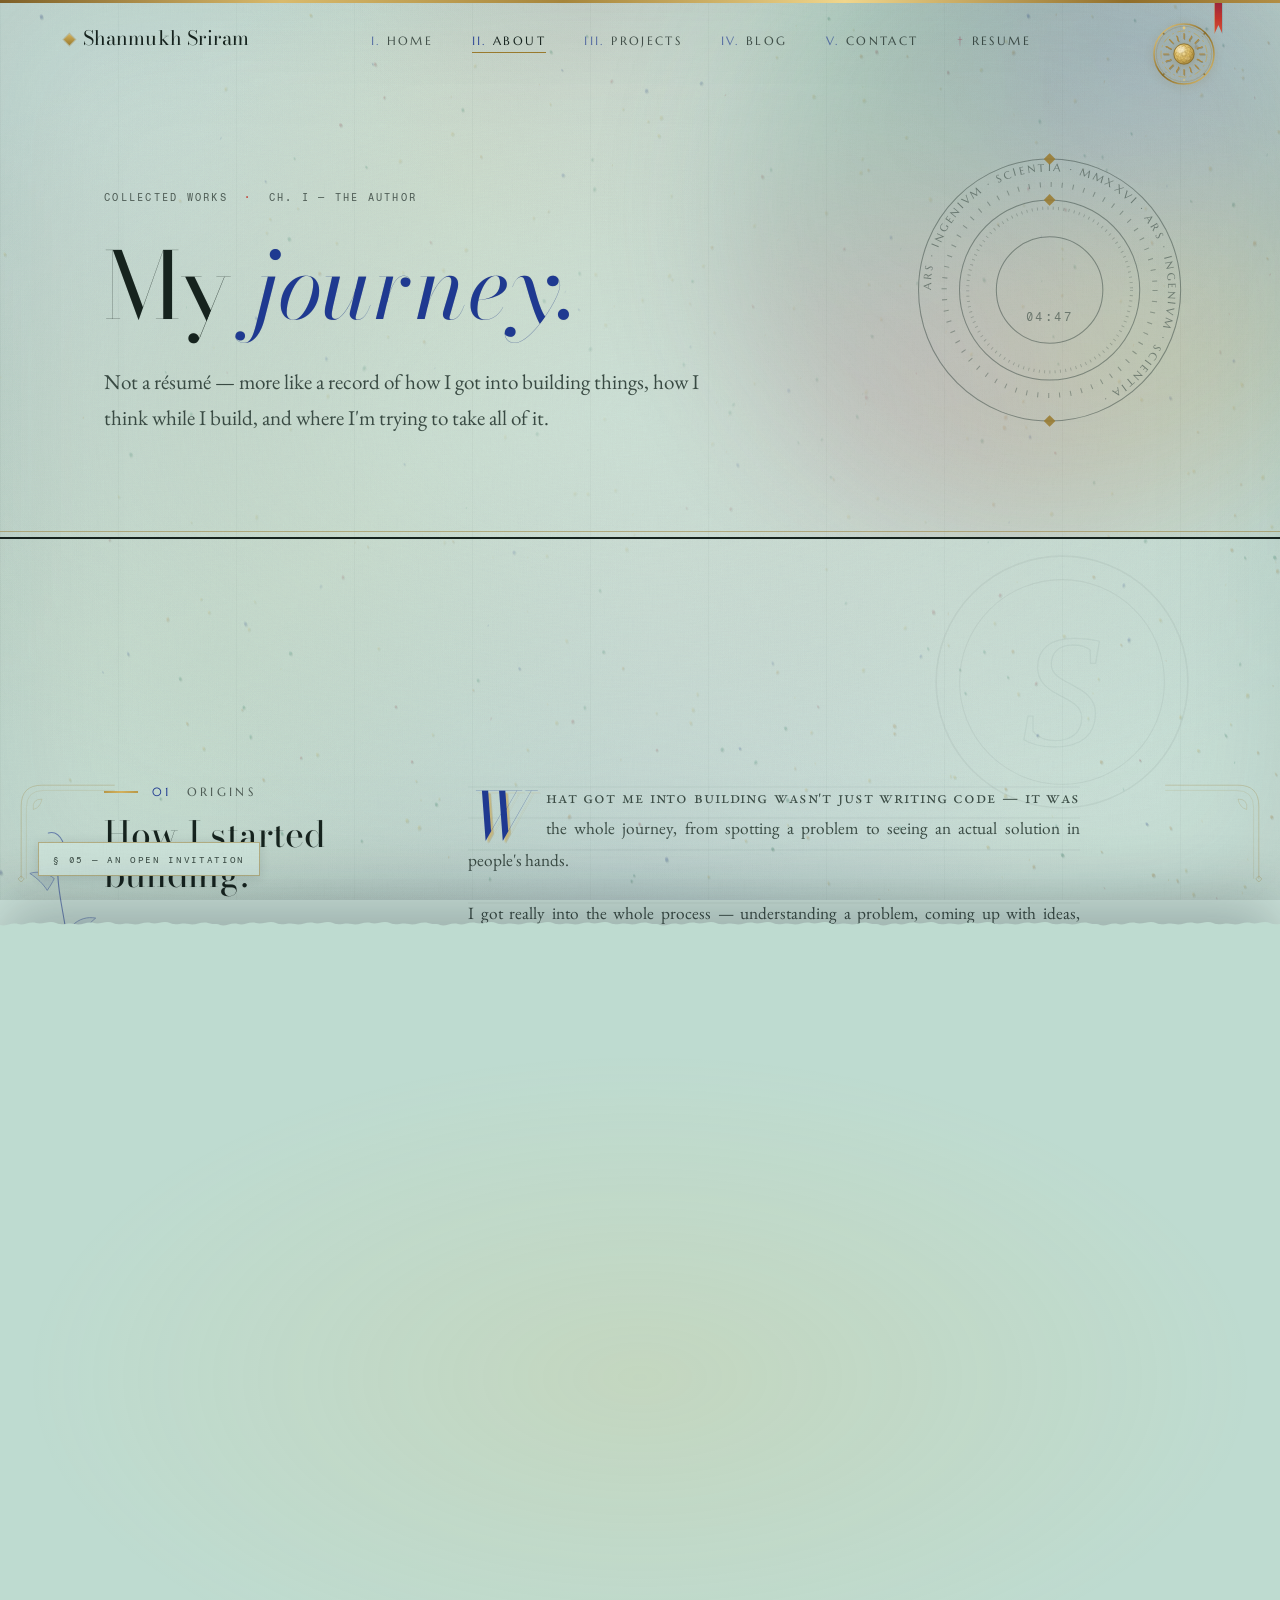
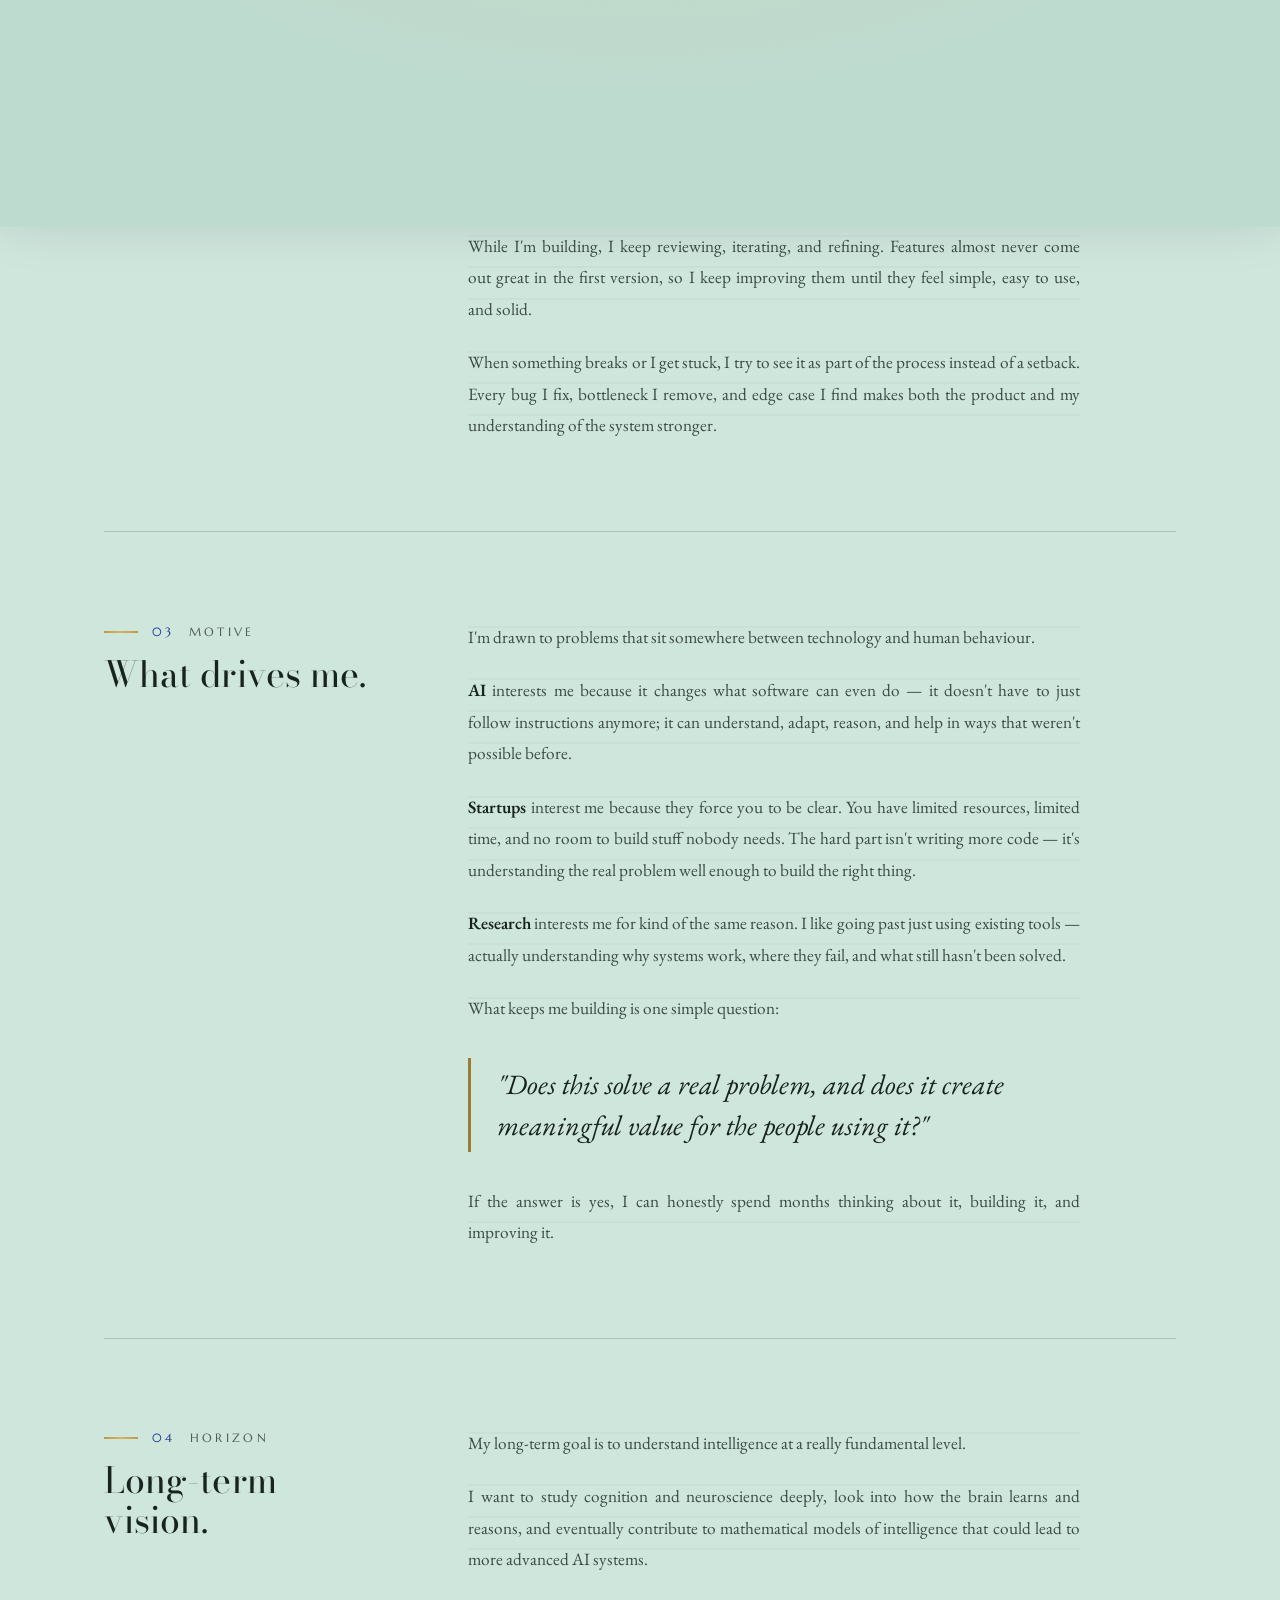
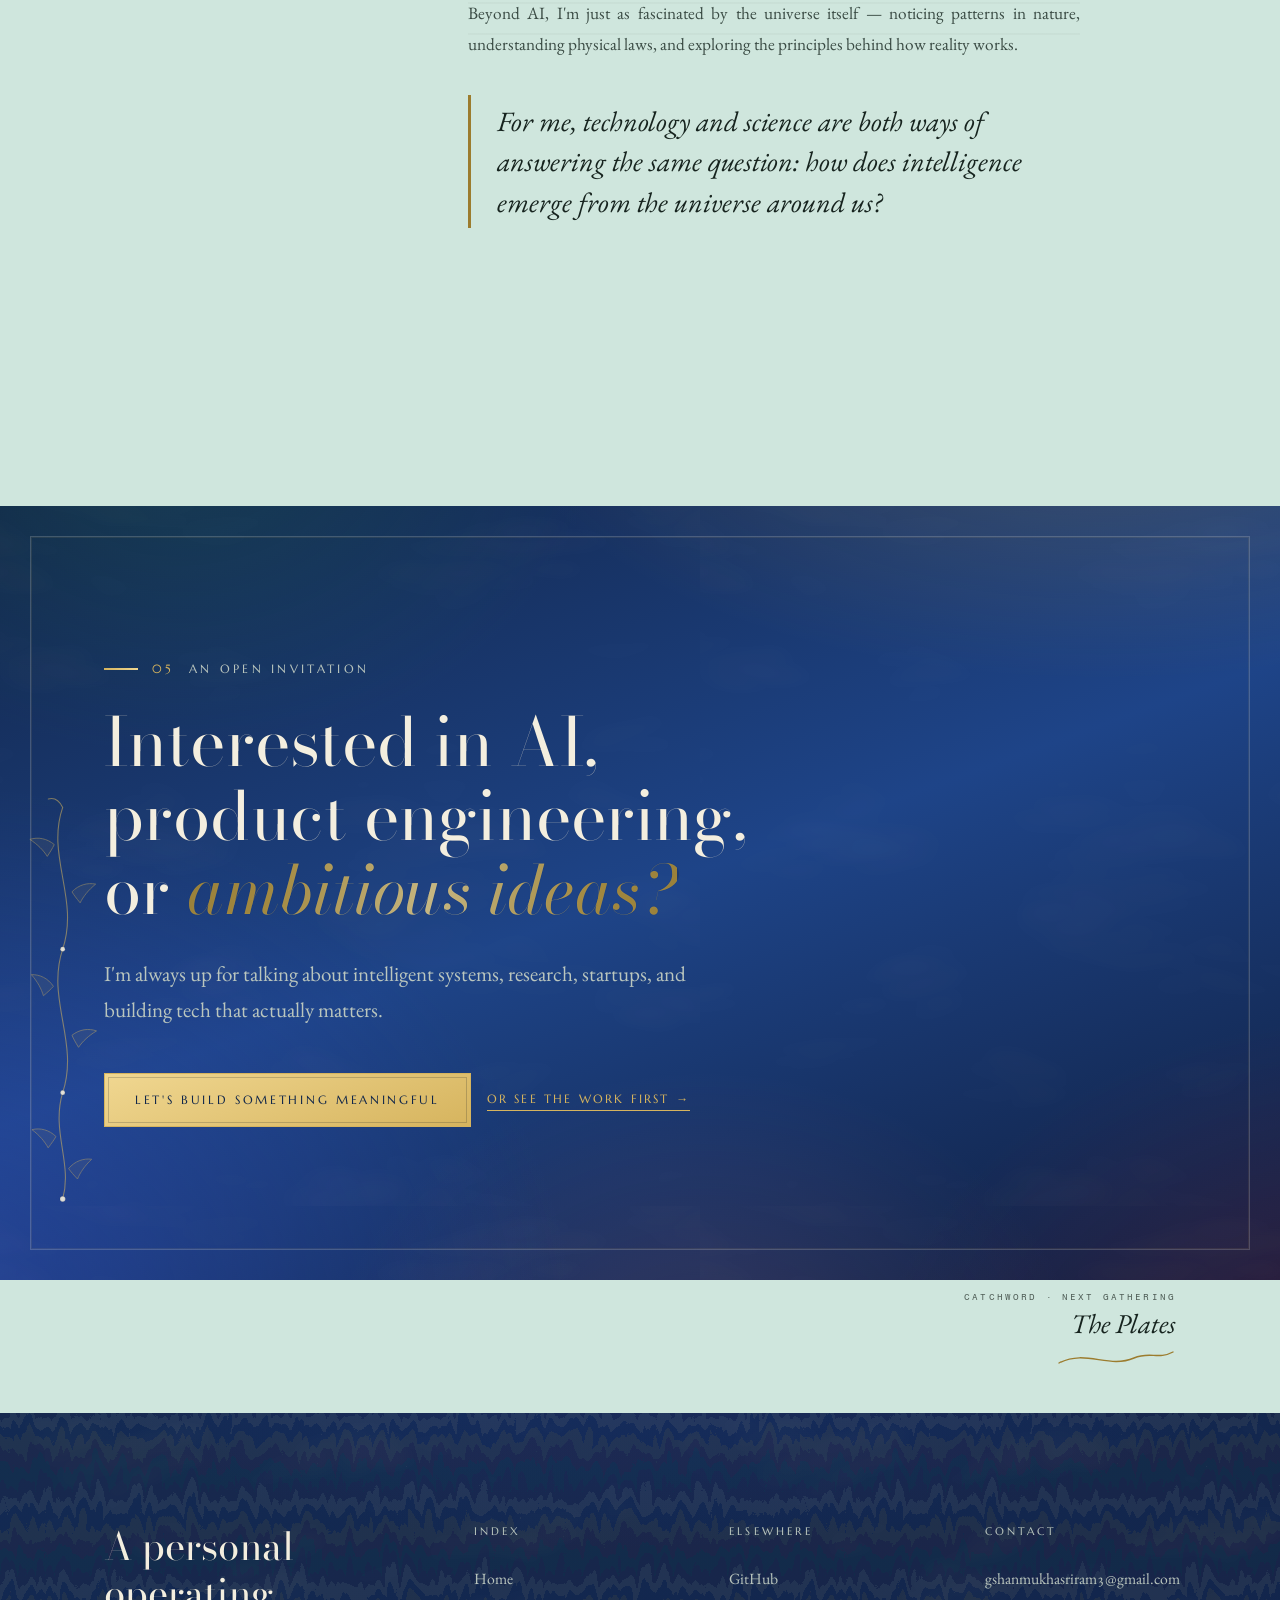
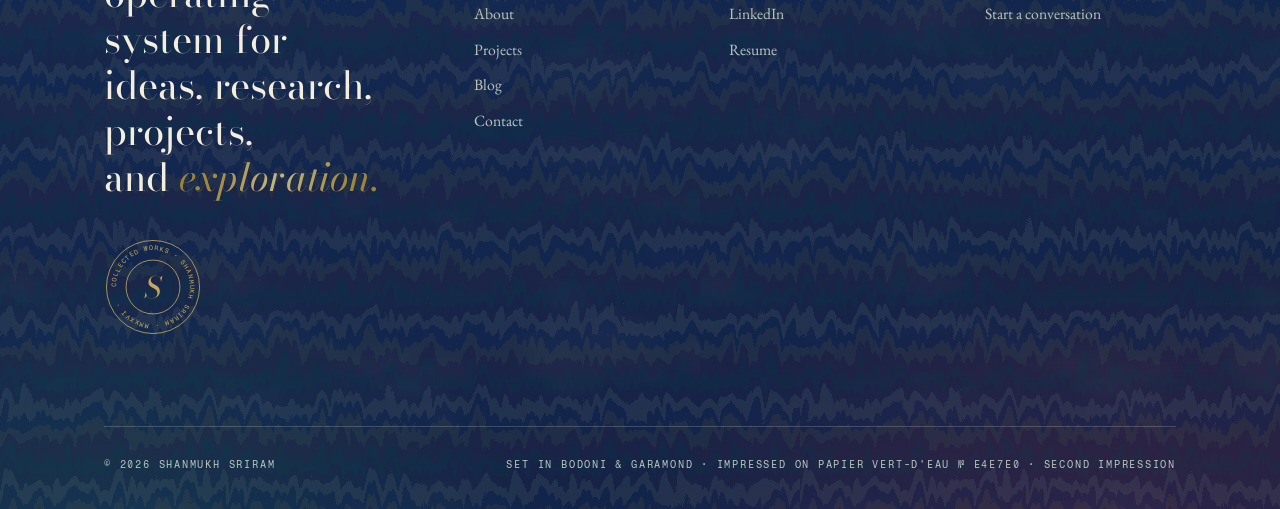
==== commit cd464720: "perf: optimise mobile rendering and scrolling The hand-held edition kept the desk edition's whole wo" ====
--- a/portfolio/about.html
+++ b/portfolio/about.html
@@ -7,8 +7,16 @@
 <title>About — Shanmukh Sriram</title>
 <meta name="theme-color" content="#CFE6DD">
 <link rel="icon" href="data:image/svg+xml,%3Csvg xmlns='http://www.w3.org/2000/svg' viewBox='0 0 64 64'%3E%3Crect width='64' height='64' fill='%23CFE6DD'/%3E%3Ccircle cx='32' cy='32' r='26' fill='none' stroke='%239C7C2E' stroke-width='2'/%3E%3Ccircle cx='32' cy='32' r='20' fill='none' stroke='%23C6362B' stroke-width='1'/%3E%3Ctext x='32' y='43' font-family='Georgia,serif' font-style='italic' font-size='32' text-anchor='middle' fill='%231F3A93'%3ES%3C/text%3E%3C/svg%3E">
-<link rel="preconnect" href="https://fonts.googleapis.com">
-<link rel="preconnect" href="https://fonts.gstatic.com" crossorigin>
+<script>
+/* The reader's chosen light, settled before the first paint. Deciding it
+   from the page script meant the phone laid the whole volume out in
+   daylight, painted it, and then restyled every element to night: a
+   second full style-and-paint pass on the critical path of every load. */
+(function(){try{var t=localStorage.getItem('sk-theme');
+document.documentElement.setAttribute('data-theme',
+  t || (matchMedia('(prefers-color-scheme: dark)').matches ? 'dark' : 'light'));
+}catch(e){}})();
+</script>
 <link rel="stylesheet" href="css/style.css">
 </head>
 <body>
@@ -170,6 +178,6 @@
   </div>
 </footer>
 
-<script src="js/main.js"></script>
+<script src="js/main.js" defer></script>
 </body>
 </html>
--- a/portfolio/css/style.css
+++ b/portfolio/css/style.css
@@ -764,6 +764,47 @@
 }
 .folio-links{ display:flex; flex-direction:column; gap:14px; align-items:flex-start; }
 
+/* ---- How to use it — a short recipe card, numbered in the plate's own
+   pigment, commands set in type as they'd be typed ---------------------- */
+.howto{
+  margin-top:44px; padding-top:36px; max-width:76ch;
+  border-top:1px solid var(--line);
+}
+.howto h5{
+  font-family:var(--f-caps); font-size:.7rem; font-weight:400;
+  letter-spacing:.26em; text-transform:uppercase; color:var(--ink-faint);
+  margin-bottom:26px;
+}
+.howto-list{ counter-reset:howto; list-style:none; display:grid; gap:20px; }
+.howto-list li{
+  counter-increment:howto; position:relative;
+  padding-left:38px; min-height:26px;
+}
+.howto-list li::before{
+  content:counter(howto);
+  position:absolute; left:0; top:0;
+  width:24px; height:24px;
+  display:flex; align-items:center; justify-content:center;
+  font-family:var(--f-mono); font-size:.72rem;
+  color:var(--pig, var(--lapis));
+  border:1px solid currentColor; border-radius:50%;
+}
+.howto-list p{ margin-bottom:9px; color:var(--ink-soft); font-size:1rem; line-height:1.6; }
+.howto-list code{
+  display:inline-block;
+  font-family:var(--f-mono); font-size:.86rem;
+  color:var(--ink);
+  background:var(--line-soft);
+  border:1px solid var(--line);
+  border-radius:3px;
+  padding:6px 11px;
+  margin:3px 8px 0 0;
+}
+.howto-note{
+  display:inline-block; margin-top:6px;
+  font-size:.86rem; font-style:italic; color:var(--ink-faint);
+}
+
 /* =========================================================================
    BLOG — fields of inquiry, each essay its own pigment
    ========================================================================= */
@@ -1782,10 +1823,81 @@
   [data-reveal]{ filter:none !important; }
   .hero::after, .section--deep::after{ display:none; }
   .hero-orn{ display:none; }
+  /* blend-modes on fixed full-screen layers force per-frame compositing
+     on phone GPUs — the grain keeps its look through plain opacity */
+  body::before{
+    mix-blend-mode:normal; opacity:.04;
+    background-image:url("data:image/svg+xml;utf8,<svg xmlns='http://www.w3.org/2000/svg' width='300' height='300'><filter id='n'><feTurbulence type='fractalNoise' baseFrequency='0.7' numOctaves='2' stitchTiles='stitch'/><feColorMatrix type='saturate' values='0'/></filter><rect width='300' height='300' filter='url(%23n)'/></svg>");
+    background-size:300px 300px;
+  }
+  /* the vignette's huge blurred inset shadow is repainted on scroll —
+     phones read the same atmosphere from the veil gradient alone */
+  .field-veil, html[data-theme='dark'] .field-veil{ box-shadow:none; }
+  /* infinite repaint animations rest on the hand-held edition */
+  body::after{ animation:none; }
+  .plate::after{ animation:none; box-shadow:inset 0 0 0 1px rgba(214,180,94,.16); }
+  .hero-kicker .pulse{ animation:none; }
+  .press-stamp .stamp-ring{ animation:none; }
+  .orb-moon .moon-halo{ animation:none; }
+  .volvelle .vol-outer, .volvelle .vol-mid{ animation:none !important; }
+  /* The solar instrument sits in the fixed nav — the one element on screen
+     for the whole visit. Transforms on SVG groups are not composited, so
+     these three endless rotations repainted it behind every frame of every
+     scroll, for a crown that turns once in seventy seconds. The moon's
+     halo was already stilled here; the sun keeps it company. */
+  .theme-orb .sun-rays,
+  .theme-orb .sun-corona,
+  .theme-orb .sun-orbit{ animation:none; }
+  .orb-moon .moon-stars circle{ animation:none; opacity:.7; }
+  /* the ribbon's growth is confined to itself, so the phone never widens
+     the reflow beyond an 8px strip */
+  .bookmark-ribbon{ contain:strict; }
+}
+/* the scrolled nav trades backdrop sampling for a settled solid tone */
+@media (max-width: 700px){
+  .site-nav.is-scrolled{ backdrop-filter:none; background:rgba(207,230,221,.95); }
+  html[data-theme='dark'] .site-nav.is-scrolled{ backdrop-filter:none; background:rgba(13,24,38,.95); }
+}
+
+/* ---- One layer per pixel ------------------------------------------------
+   Phone GPUs are fill-rate bound: stacked full-screen fixed layers mean
+   every pixel is drawn many times per scrolled frame. On phones the
+   decorative fixed sheets retire entirely — the painting and the central
+   veil alone carry the atmosphere — and nothing stays promoted to its
+   own GPU layer between animations.                                       */
+@media (max-width: 700px){
+  body::before, .field-veil::before, .field-veil::after{ display:none; }
+  /* the header bloom trades its live 70px blur for a settled wash */
+  .page-header::before{
+    filter:none;
+    background:radial-gradient(60% 60% at 55% 40%,
+      rgba(31,58,147,.14), rgba(178,122,40,.07) 52%, transparent 78%);
+  }
+  /* reveals become pure fades: no transform, no permanent layer promotion */
+  [data-reveal]{
+    transform:none !important;
+    will-change:auto !important;
+    transition:opacity .45s var(--ease) !important;
+  }
+  [data-reveal="ink"]{ clip-path:none !important; }
+  /* long chapters render only what approaches the eye */
+  .folio, .essay, .prose, .dossier{
+    content-visibility:auto;
+    contain-intrinsic-size:auto 720px;
+  }
+  .bookmark-ribbon{ box-shadow:none; }
 }
 @media (max-width: 900px){
   /* fixed-attachment gradients are a known phone scroll-jank source */
   body, html[data-theme='dark'] body{ background-attachment:scroll; }
+}
+/* The nav is fixed and always on screen, so a backdrop-filter on it makes
+   the phone re-sample and re-blur the region behind it on every scrolled
+   frame. The rule above used to reach phones too and, sitting later in the
+   sheet, quietly overrode the settled tone set for them at 700px — the
+   most expensive effect in the stylesheet, reinstated by cascade order.
+   It now stops where the small tablet stops. */
+@media (min-width: 701px) and (max-width: 900px){
   .site-nav.is-scrolled,
   html[data-theme='dark'] .site-nav.is-scrolled{ backdrop-filter:blur(8px); }
 }
@@ -1816,6 +1928,29 @@
   }
   .wax-seal:hover, .wax-seal:active{ transform:rotate(-6deg) scale(.96); }
 }
+/* ---- The hand, at any width --------------------------------------------
+   A large phone or a small tablet sits above the 700px cascade but still
+   carries a phone's GPU, memory and thermal budget. Gathered here is what
+   is pure overhead rather than look — compositor layers held open for
+   animations that have already finished, and chapters rasterised long
+   before they approach the screen. A desk never matches this block, so the
+   desk edition is untouched.                                              */
+@media (hover: none) and (max-width: 1024px){
+  /* will-change keeps a live GPU layer per element for the whole visit;
+     the reveal needs one for a second. Browsers promote on demand — the
+     hint only pays for itself when the property is about to change. */
+  [data-reveal]{ will-change:auto; }
+  #opening{ will-change:auto; }
+  /* transitioning a blur over large blocks is the costliest reveal there
+     is, and the hand-held edition already reads without it below 700px */
+  [data-reveal]{ filter:none; }
+  /* long chapters rasterise as they approach the eye, not all at once */
+  .folio, .essay, .prose, .dossier{
+    content-visibility:auto;
+    contain-intrinsic-size:auto 720px;
+  }
+}
+
 /* ---- Touch control — every tap answers like a pressed object ----------- */
 @media (hover: none){
   a, button{ -webkit-tap-highlight-color:rgba(156,124,46,.18); }
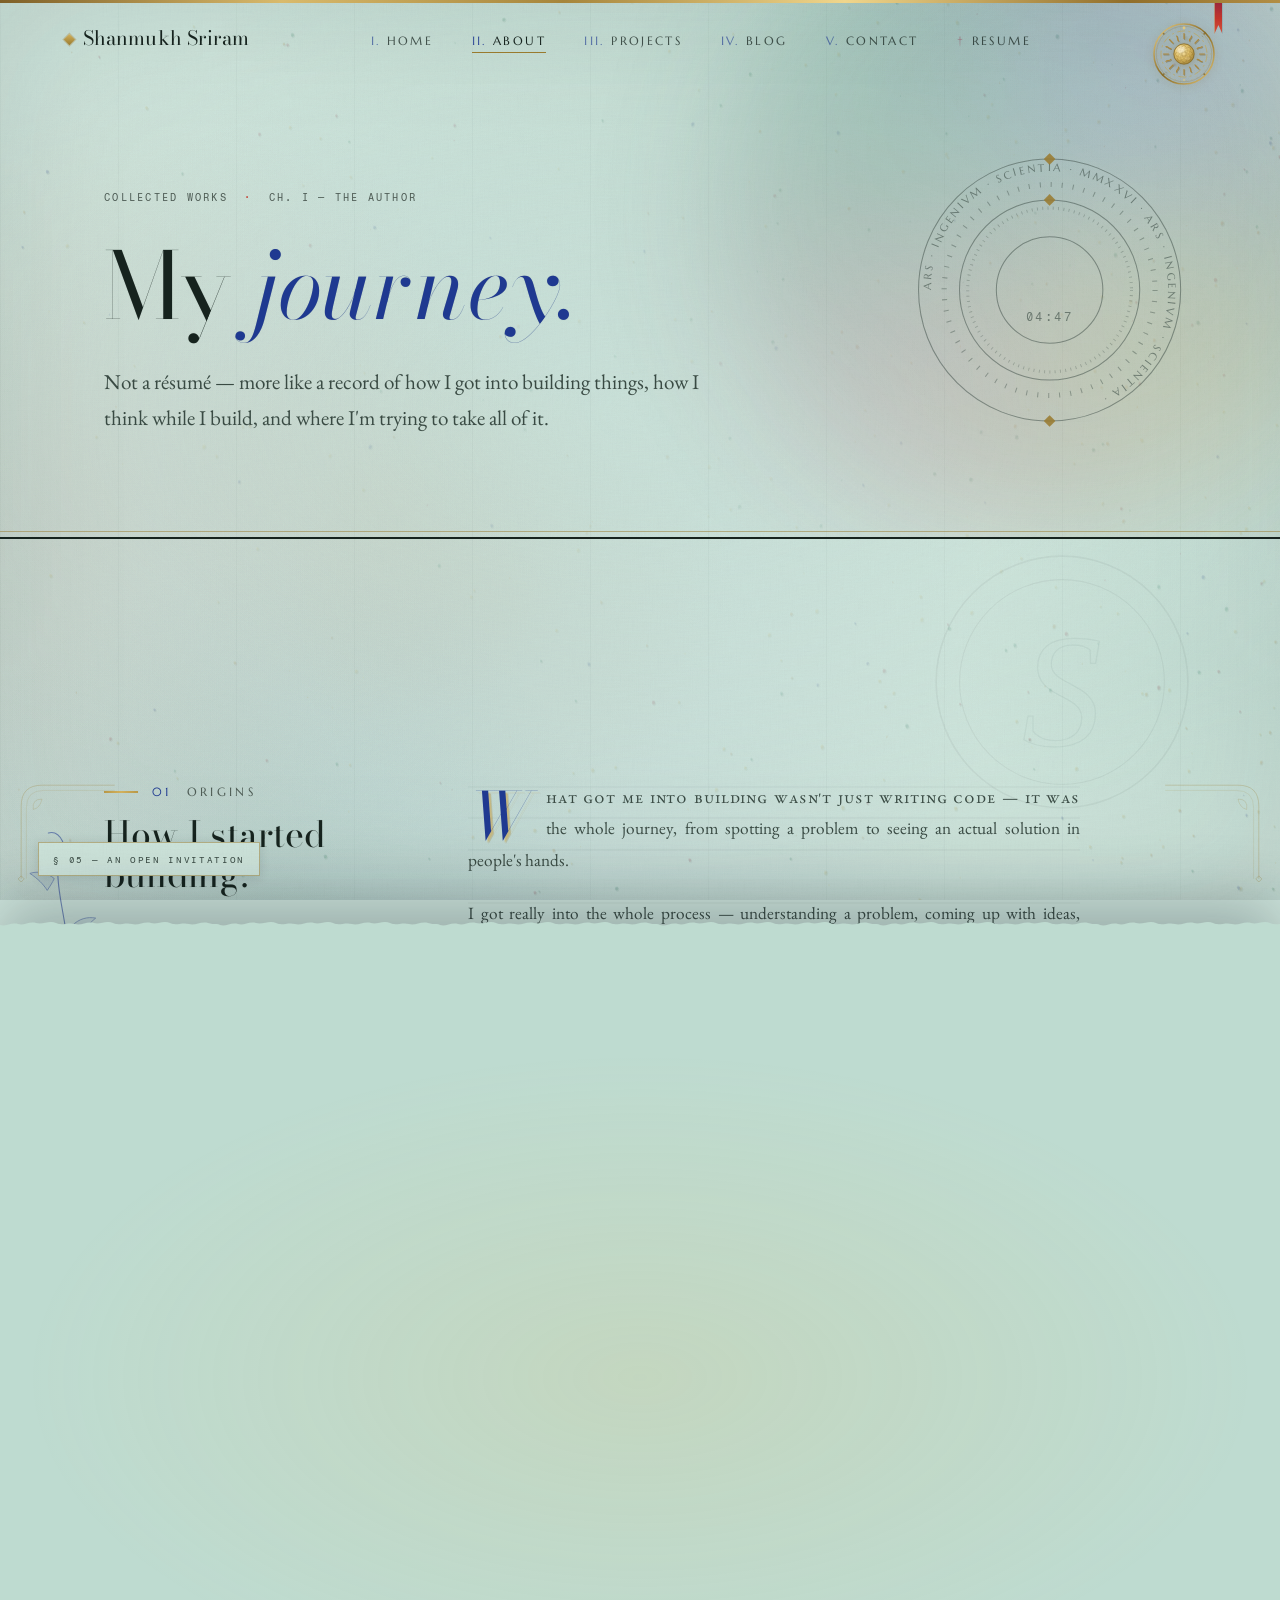
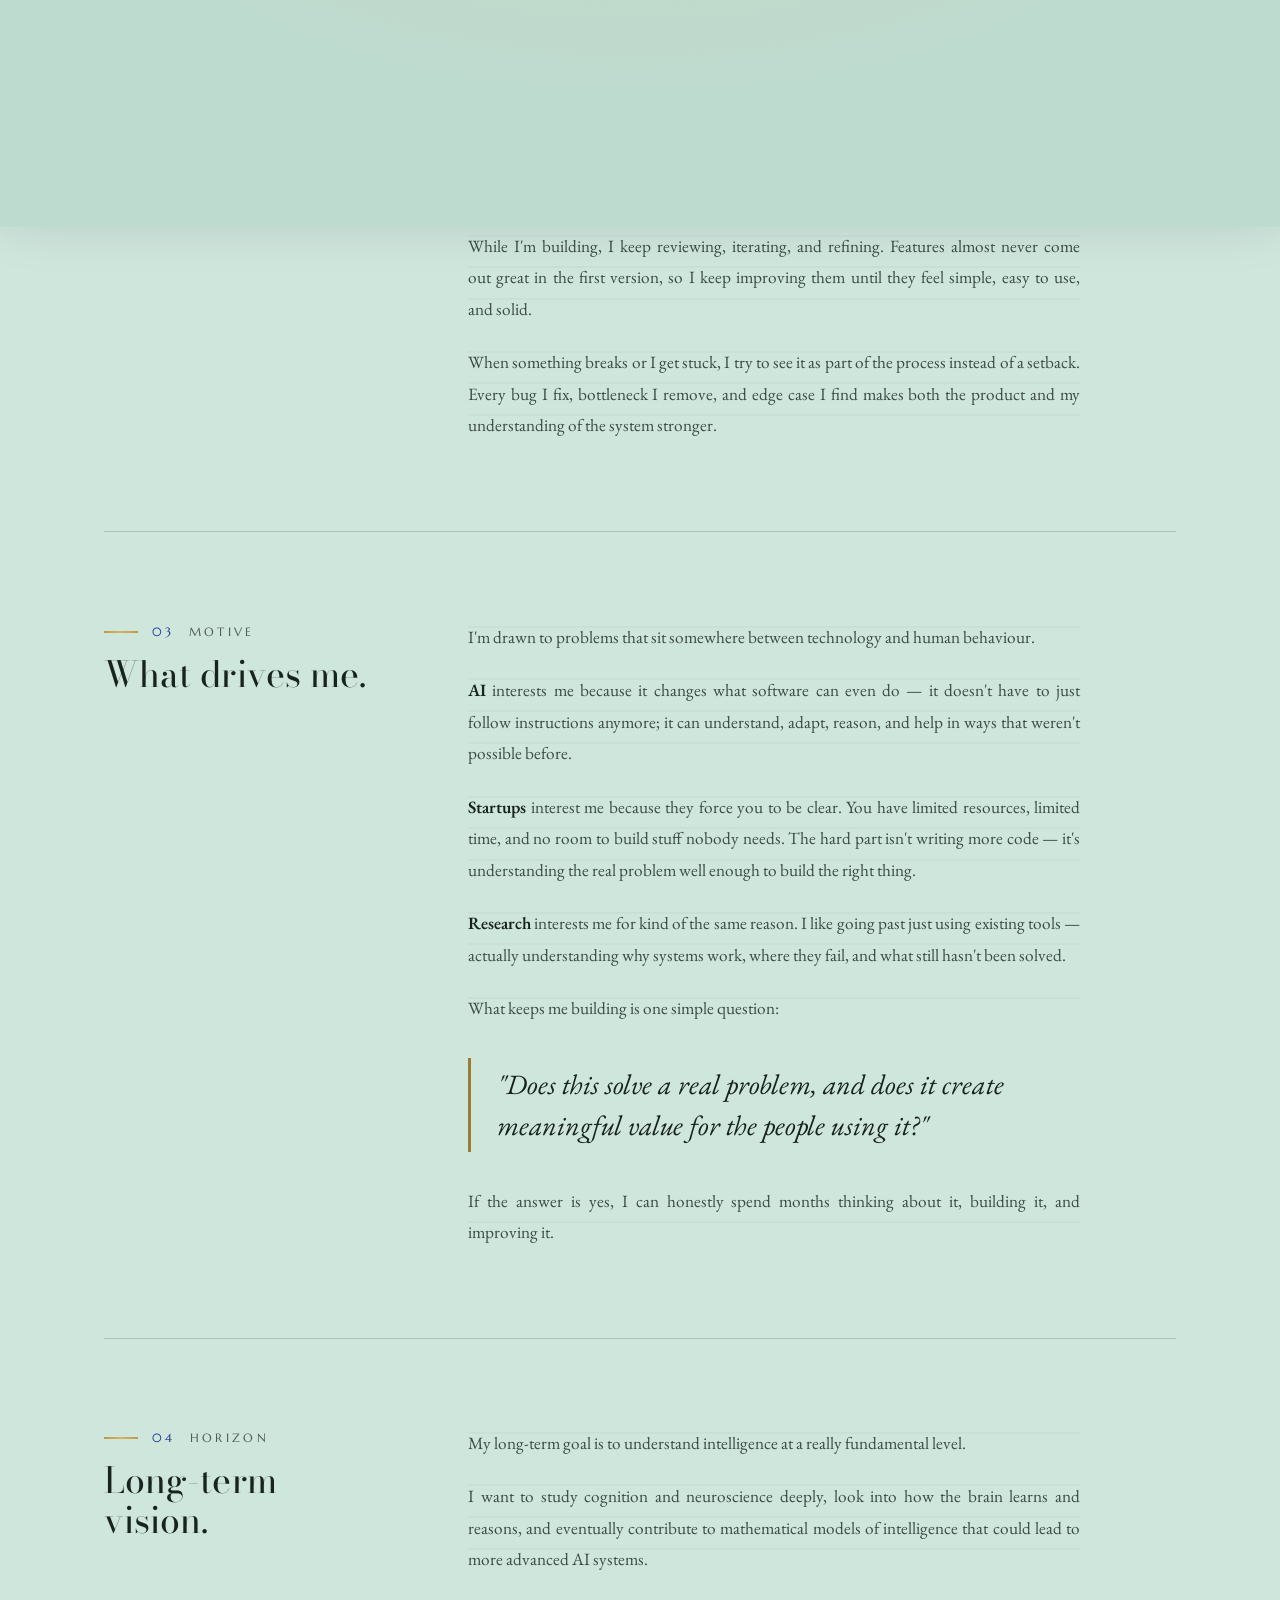
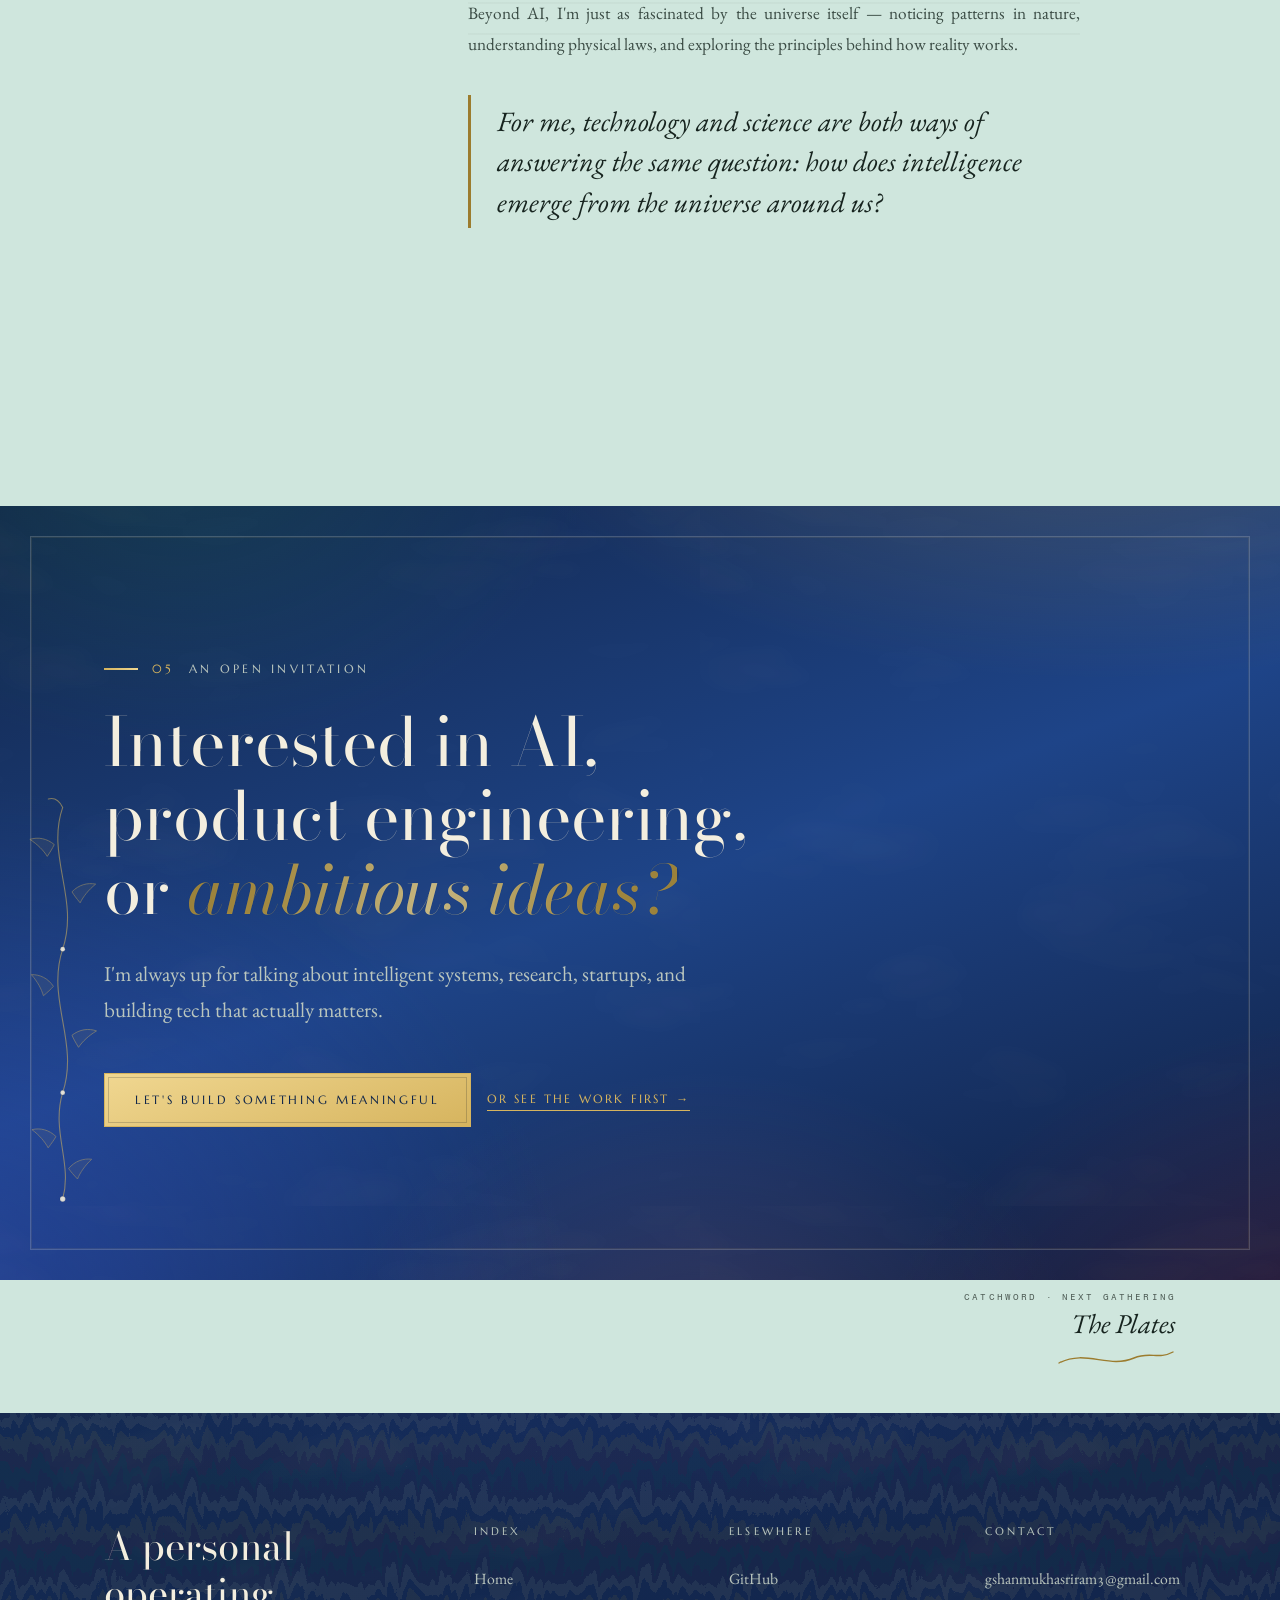
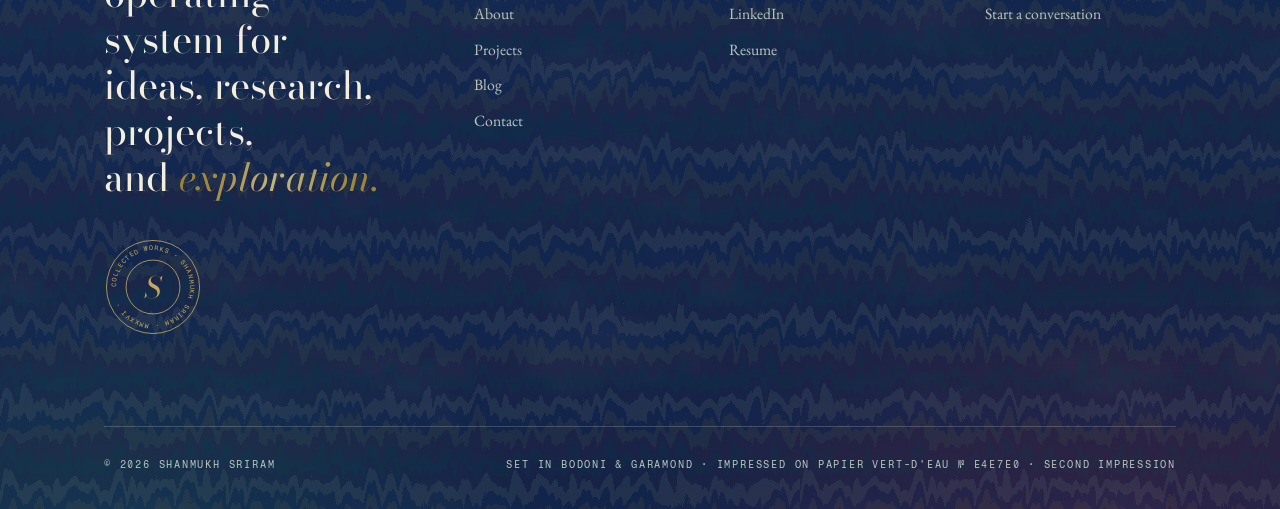
==== commit 6ff5592f: "fix: the type was loading behind three round trips, and I had made it worse Correcting my own mistak" ====
--- a/portfolio/about.html
+++ b/portfolio/about.html
@@ -17,6 +17,13 @@
   t || (matchMedia('(prefers-color-scheme: dark)').matches ? 'dark' : 'light'));
 }catch(e){}})();
 </script>
+<!-- The type, requested in the head so the preload scanner opens it in the
+     first parse rather than after style.css has been fetched and parsed.
+     Both origins are pre-connected: the handshakes then happen off the
+     critical path instead of cold, in front of the font files. -->
+<link rel="preconnect" href="https://fonts.googleapis.com">
+<link rel="preconnect" href="https://fonts.gstatic.com" crossorigin>
+<link rel="stylesheet" href="https://fonts.googleapis.com/css2?family=Bodoni+Moda:ital,opsz,wght@0,6..96,400..700;1,6..96,400..700&amp;family=EB+Garamond:ital,wght@0,400..700;1,400..700&amp;family=Fragment+Mono:ital@0;1&amp;family=Marcellus&amp;display=swap">
 <link rel="stylesheet" href="css/style.css">
 </head>
 <body>
--- a/portfolio/css/style.css
+++ b/portfolio/css/style.css
@@ -6,7 +6,13 @@
    Colours are orchestrated, not scattered: each plate takes its own pigment.
    ========================================================================= */
 
-@import url('https://fonts.googleapis.com/css2?family=Bodoni+Moda:ital,opsz,wght@0,6..96,400..700;1,6..96,400..700&family=EB+Garamond:ital,wght@0,400..700;1,400..700&family=Fragment+Mono:ital@0;1&family=Marcellus&display=swap');
+/* The four families are requested from the document head, not from here.
+   An @import cannot begin until this stylesheet has been fetched and parsed,
+   which put the type behind three strictly serialised round trips: this file,
+   then the font stylesheet, then the font files themselves. In the head the
+   preload scanner sees the request in the first parse of the HTML and opens it
+   alongside this file, and the two origins are pre-connected before either is
+   needed. Same type, one whole round trip earlier. */
 
 :root{
   /* ---- Ground — eau-de-nil daylight (rare celadon; no beige/grey/white) */
@@ -1852,6 +1858,48 @@
   /* the ribbon's growth is confined to itself, so the phone never widens
      the reflow beyond an 8px strip */
   .bookmark-ribbon{ contain:strict; }
+  /* The turning leaf is a full-screen sheet carrying a radial gradient and
+     a 60px blurred shadow. Parked off the bottom by a transform it is
+     still a live composited layer — rasterised and held in GPU memory for
+     the whole visit, on every page — to serve an animation that lasts
+     460ms. Phones are fill-rate bound before they are anything else, so
+     it now exists only while the leaf is actually being turned. */
+  .page-leaf{ visibility:hidden; }
+  .page-leaf.is-covering{ visibility:visible; }
+
+  /* ---- A ground that was never once seen -------------------------------
+     The vellum wash is eight radial gradients, five of them sized in
+     percentages — so with the fixed attachment traded away for phones they
+     resolve against the whole document rather than the viewport, and the
+     largest becomes 507 x 14,812px. On the home page that is 4.4 million
+     pixels of gradient stack.
+
+     None of it is ever visible. The painted field above it is opaque —
+     every pixel alpha 255 — it covers the viewport exactly, and a negative
+     z-index child paints above its parent's background. So where the field
+     is present the wash simply goes; the paper colour beneath it stays, and
+     the page looks identical. Keyed to the field itself, never to width:
+     under reduced motion the field is never built and the wash is then the
+     only ground there is. */
+  html.has-field body,
+  html.has-field[data-theme='dark'] body{ background-image:none; }
+
+  /* ---- The volume opens and turns at the speed of a hand ---------------
+     The script shortens the two waits the reader actually feels — the
+     opening, and the leaf before each chapter. The durations here are
+     compressed to match, so both still play out in full rather than being
+     cut off partway. Same choreography, same order, less waiting. */
+  .page-leaf{ transition-duration:.2s; }
+  .page-leaf .leaf-label{ transition:opacity .12s .04s, transform .12s .04s; }
+  #opening{ transition-duration:.42s; }
+  #opening .op-seal{
+    transition:opacity .3s var(--ease), transform .34s var(--ease);
+  }
+  #opening .op-title{
+    transition:opacity .3s .04s var(--ease), transform .3s .04s var(--ease);
+  }
+  #opening .op-sub{ transition:opacity .3s .12s var(--ease); }
+  #opening .op-rule{ transition:width .38s .06s var(--ease); }
 }
 /* the scrolled nav trades backdrop sampling for a settled solid tone */
 @media (max-width: 700px){
@@ -1883,7 +1931,11 @@
   /* long chapters render only what approaches the eye */
   .folio, .essay, .prose, .dossier{
     content-visibility:auto;
-    contain-intrinsic-size:auto 720px;
+    /* measured: folio 833, essay 809-824, prose 820-821, dossier 793.
+       An estimate short by a hundred pixels a block understates the volume
+       by a screen or more, which is what makes the ribbon and the contents
+       links disagree with the page until everything has been visited. */
+    contain-intrinsic-size:auto 820px;
   }
   .bookmark-ribbon{ box-shadow:none; }
 }
@@ -1944,14 +1996,193 @@
   /* transitioning a blur over large blocks is the costliest reveal there
      is, and the hand-held edition already reads without it below 700px */
   [data-reveal]{ filter:none; }
+  /* In the hand the reveal is a fade and nothing else — as it already was
+     below 700px. It also has to be: the timeline animation below carries
+     opacity only, so a block left holding its 26px offset would never come
+     back to rest. */
+  [data-reveal]{ transform:none; }
+
+  /* ---- What is actually left: rasterising glyphs ------------------------
+     Everything that can be measured here is already cheap — full-document
+     layout 0.3ms, the ribbon's per-frame write below timer resolution, the
+     script a tenth of a millisecond. What remains is raster, and this volume
+     is thirteen screens of almost nothing but text.
+
+     `optimizeLegibility` asks for full kerning and ligature shaping on every
+     glyph, and it is the documented way to make a text-heavy page expensive
+     to paint on a phone. `auto` still kerns and still applies common
+     ligatures in any browser this site will meet — the same page, decided by
+     the engine rather than demanded of it. */
+  body{ text-rendering:auto; }
+
+  /* A 90px inset blur, drawn the full width and height of a plate — 900px on
+     one, 620px on another — is re-rastered for every tile of it that comes
+     into view. The hairline of caught light above is what reads as polish;
+     the pooled shadow beneath it costs the most and shows the least. The
+     veil's vignette was retired here for exactly this reason. */
+  html[data-theme='dark'] .plate{
+    box-shadow:inset 0 1px 0 rgba(214,226,245,.06);
+  }
   /* long chapters rasterise as they approach the eye, not all at once */
   .folio, .essay, .prose, .dossier{
     content-visibility:auto;
-    contain-intrinsic-size:auto 720px;
+    /* measured: folio 833, essay 809-824, prose 820-821, dossier 793.
+       An estimate short by a hundred pixels a block understates the volume
+       by a screen or more, which is what makes the ribbon and the contents
+       links disagree with the page until everything has been visited. */
+    contain-intrinsic-size:auto 820px;
   }
 }
 
+/* =========================================================================
+   THE SHEET REVEALS ITSELF — and so the long chapters can wait
+   The home page is one of each kind of section rather than a list of one
+   repeating kind, so the deferral written for the repeating components
+   (.folio, .essay, .prose, .dossier) caught only 29% of it — leaving 9.6
+   screens to lay out and paint against 2.9 on every page that scrolls
+   smoothly. The section-level blocks are what is left, and they are full of
+   revealed children.
+
+   Those two facts are one problem. An IntersectionObserver never fires for
+   an element inside a subtree the browser has skipped, so deferring these
+   sections while the fades depended on an observer would have left their
+   contents invisible. Handing the fades to a view() timeline removes the
+   dependency: the animation is declarative, computed from the element's own
+   position, and correct the moment a skipped subtree is rendered.
+
+   So the two ship together, inside one @supports. Where a scroll timeline
+   is unavailable, neither applies and the observer keeps its job exactly as
+   before. The matching test in the script must not drift from this one.
+   ========================================================================= */
+@supports (animation-timeline: view()){
+  @media (hover: none) and (max-width: 1024px){
+
+    /* the ink settles as the block arrives, on the compositor, with no
+       observer, no class, and no script on the main thread */
+    [data-reveal]{
+      opacity:0;
+      animation-name:reveal-settle;
+      animation-duration:1ms;          /* ignored on a progress timeline */
+      animation-timing-function:var(--ease, ease);
+      animation-fill-mode:both;
+      animation-timeline:view();
+      animation-range:entry 10% entry 60%;
+      transition:none;                 /* the timeline owns opacity now */
+    }
+    /* The frontispiece is already in view when the volume opens, so it must
+       never wait on a scroll timeline to be legible: an entry range for a
+       block at the very top of the document is a question about scrolling
+       that has not happened, and the first thing the reader sees is not the
+       place to be clever. It is simply present, which is also what it was
+       doing before — and one less thing between arrival and reading. */
+    .hero [data-reveal]{ animation-name:none; opacity:1; }
+
+    /* belt and braces: if anything ever marks a block visible, it stays so */
+    [data-reveal].is-visible{ opacity:1; }
+
+    /* The net the script throws if the timeline never produced a fade. An
+       animation outranks a normal declaration, so it has to be cancelled by
+       name before opacity can be handed back — otherwise the sheet would
+       stay blank however loudly the class asked for it. */
+    html.reveal-fallback [data-reveal]{
+      animation-name:none;
+      opacity:1;
+    }
+
+    /* Now the chapters can wait their turn. Each intrinsic size is the
+       block's real measured height at phone width, so the page's scroll
+       extent is honest before anything has rendered — an estimate that is
+       wrong by a screen makes the contents links land in the wrong place
+       and the ribbon jump. `auto` keeps the true size once it is known. */
+    /* Granularity, not coverage, is what the reader feels. Deferring a block
+       does not spread its cost — it postpones the whole of it into the one
+       frame the block becomes relevant, and spends it again if the reader
+       scrolls back and it has been skipped since. So the size of a deferred
+       block is the size of a hitch.
+
+       The pages that scroll well defer six identical 833px folios — about a
+       viewport each. Deferring this page's sections instead meant blocks of
+       619 to 2203px, up to 2.6 viewports, at wildly uneven cost. Measured
+       against that, full-document layout is 0.3ms whether every section is
+       deferred or none of them are, so the coverage those big blocks bought
+       was worth very little and the spikes were real.
+
+       The uniform inner components are what should wait: a hitch the size of
+       a paragraph rather than the size of a chapter. */
+    .index-item{ content-visibility:auto; contain-intrinsic-size:auto 222px; }
+    .skill-row { content-visibility:auto; contain-intrinsic-size:auto 140px; }
+    .phil-notes{ content-visibility:auto; contain-intrinsic-size:auto 463px; }
+    .footer-col{ content-visibility:auto; contain-intrinsic-size:auto 160px; }
+  }
+}
+/* declared outside the query so the keyframes exist wherever they are used */
+@keyframes reveal-settle{ from{ opacity:0; } to{ opacity:1; } }
+
+/* ---- The magnified page ------------------------------------------------
+   Set on the root while the reader holds the volume away from natural
+   scale. Deferring a chapter's rendering is judged against the layout
+   viewport, which a pinch never moves — so pinched out, deferred chapters
+   sit in plain view and fill in only as they are reached. While the reader
+   is inspecting, the whole sheet renders; the deferral returns with the
+   natural scale. Only the hand-held edition ever carries the class.      */
+@media (max-width: 1024px){
+  html.is-magnified .folio,
+  html.is-magnified .essay,
+  html.is-magnified .prose,
+  html.is-magnified .dossier{
+    content-visibility:visible;
+    contain-intrinsic-size:none;
+  }
+}
+
+/* =========================================================================
+   THE LEAF, TURNED BY THE BROWSER
+   The hand-held edition asks the browser to animate between documents. The
+   volume is five separate files, so every chapter was a hard reload dressed
+   up by a scripted sheet that had to be held on screen before navigation
+   could even begin — the wait was the animation. A cross-document view
+   transition is the same gesture with none of the wait: the browser
+   snapshots the leaf, navigates immediately, and animates on the
+   compositor. Where it is unsupported, nothing here applies and the
+   scripted leaf keeps the job.
+   ========================================================================= */
+@media (hover: none) and (max-width: 1024px){
+  @view-transition{ navigation: auto; }
+
+  /* restrained, and echoing the leaf: the old page gives way, the new one
+     rises the last few pixels into place */
+  ::view-transition-old(root){ animation:leaf-give .16s ease both; }
+  ::view-transition-new(root){ animation:leaf-take .24s ease both; }
+}
+@keyframes leaf-give{ to{ opacity:0; } }
+@keyframes leaf-take{ from{ opacity:0; transform:translateY(10px); } }
+
 /* ---- Touch control — every tap answers like a pressed object ----------- */
+@media (hover: none){
+  /* the browser need not wait to see whether a tap becomes a double-tap
+     zoom before it acts on it — pinch and pan are untouched */
+  a, button, .nav-burger, .theme-orb{ touch-action:manipulation; }
+
+  /* A thumb is about 44px. The menu's own links were 27px tall inside a
+     full-screen overlay with room to spare, so they simply get it.
+     (The burger is 34x22 and cannot be grown this way — it is border-box
+     with a fixed width and height, and the three ruled lines it draws are
+     absolutely positioned against that box, so padding does nothing and
+     resizing would move the glyph. Fixing it means restating the box and
+     re-centring the lines, which changes the nav's metrics — left alone
+     deliberately rather than half-done.) */
+  .mobile-menu a{ padding-block:9px; }
+
+  /* With the menu open the volume behind it must not move. Thirteen screens
+     were still scrolling under a full-screen overlay, and on iOS the page
+     will bounce behind an overlay even when overflow alone is hidden — so
+     the sheet is pinned, and put back exactly where it was on close. */
+  html.menu-open{ overflow:hidden; }
+  html.menu-open body{
+    position:fixed; left:0; right:0; width:100%;
+    overflow:hidden;
+  }
+}
 @media (hover: none){
   a, button{ -webkit-tap-highlight-color:rgba(156,124,46,.18); }
   .ledger-row:active{ background:linear-gradient(90deg, rgba(224,190,107,.2), transparent 70%); padding-left:12px; }
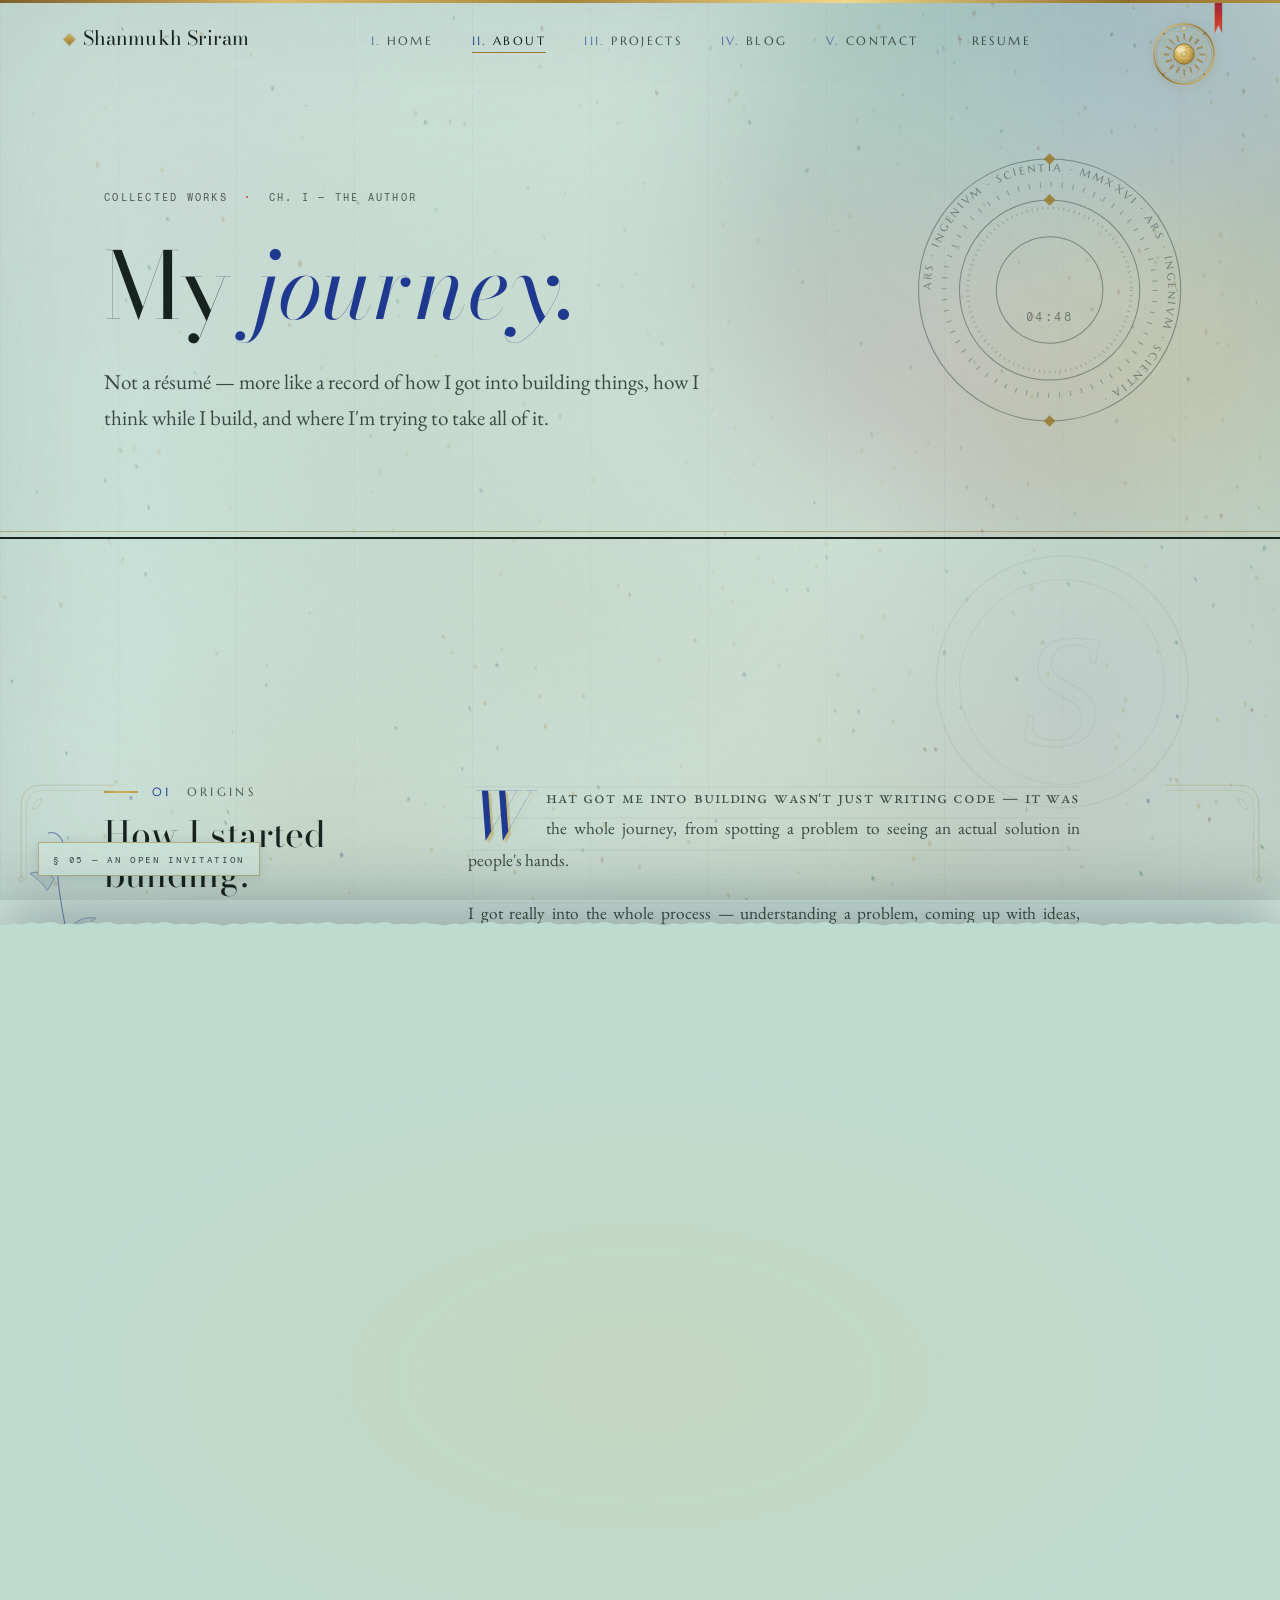
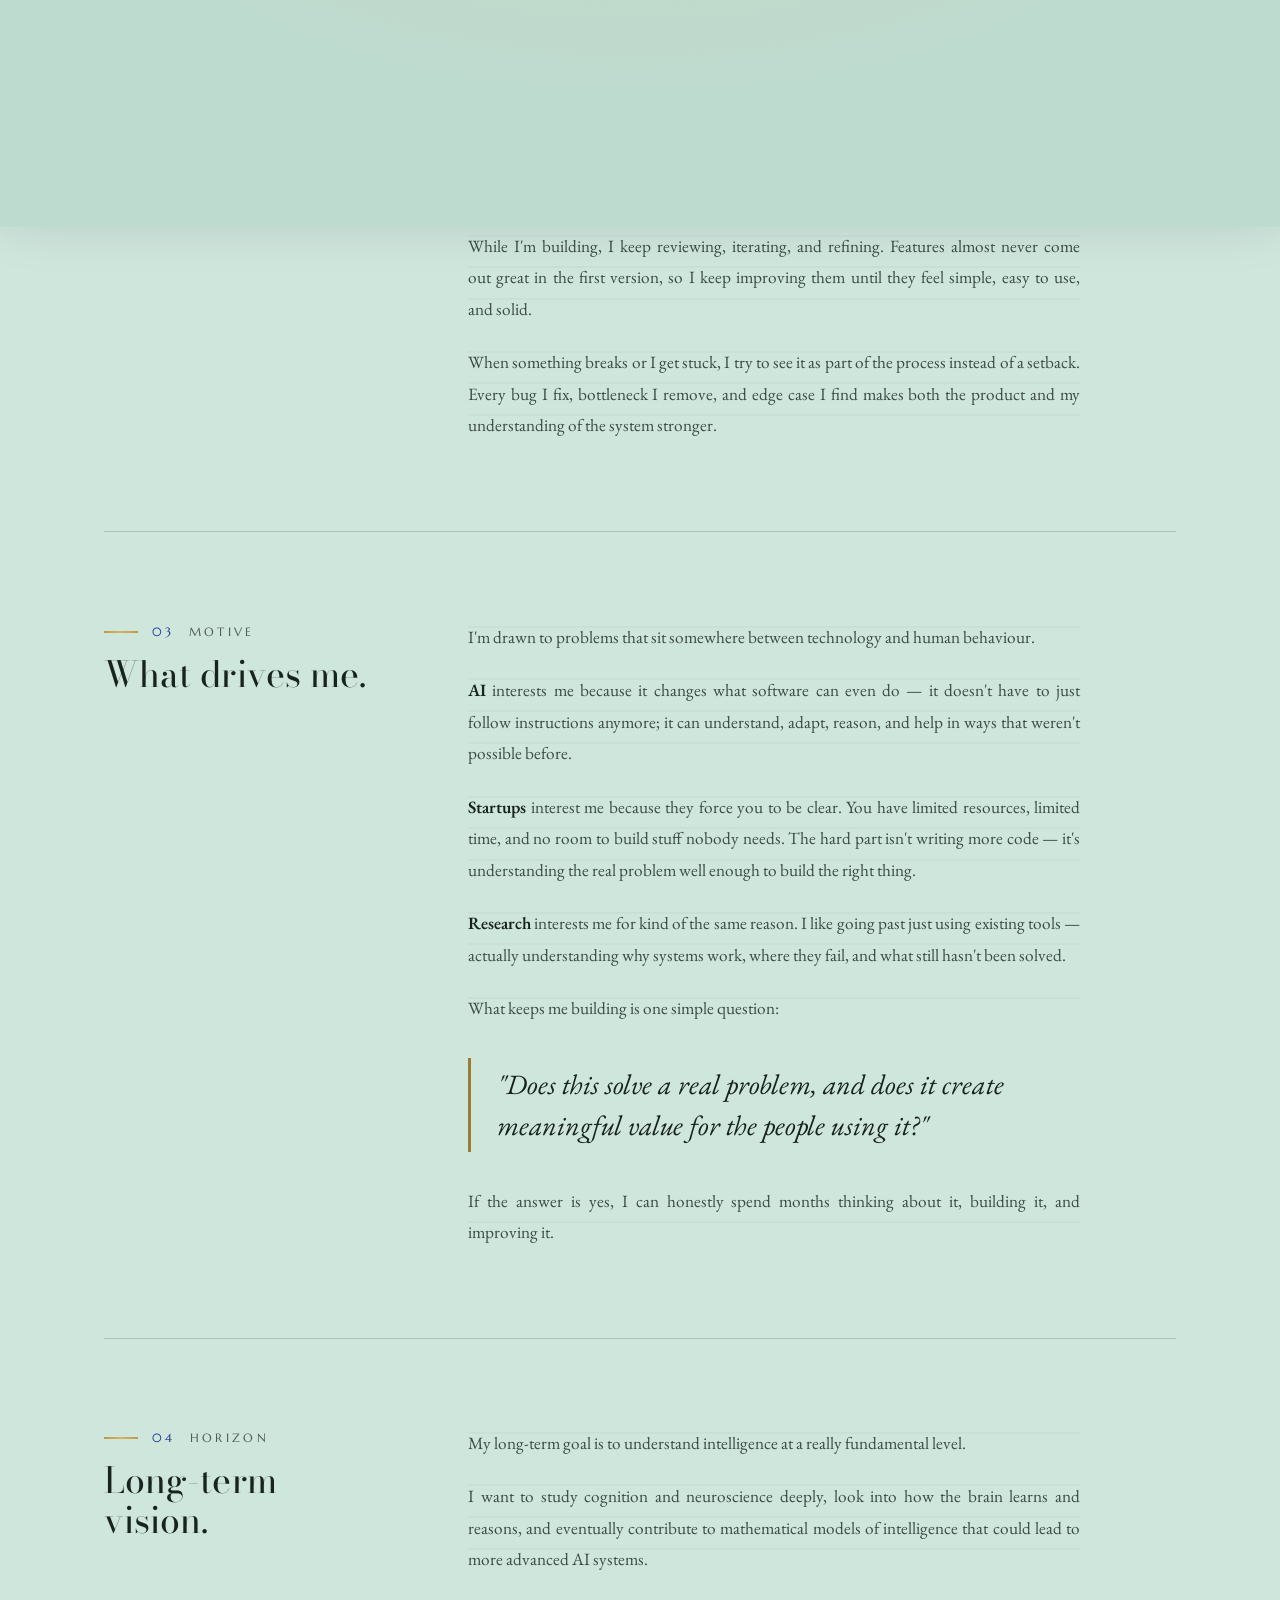
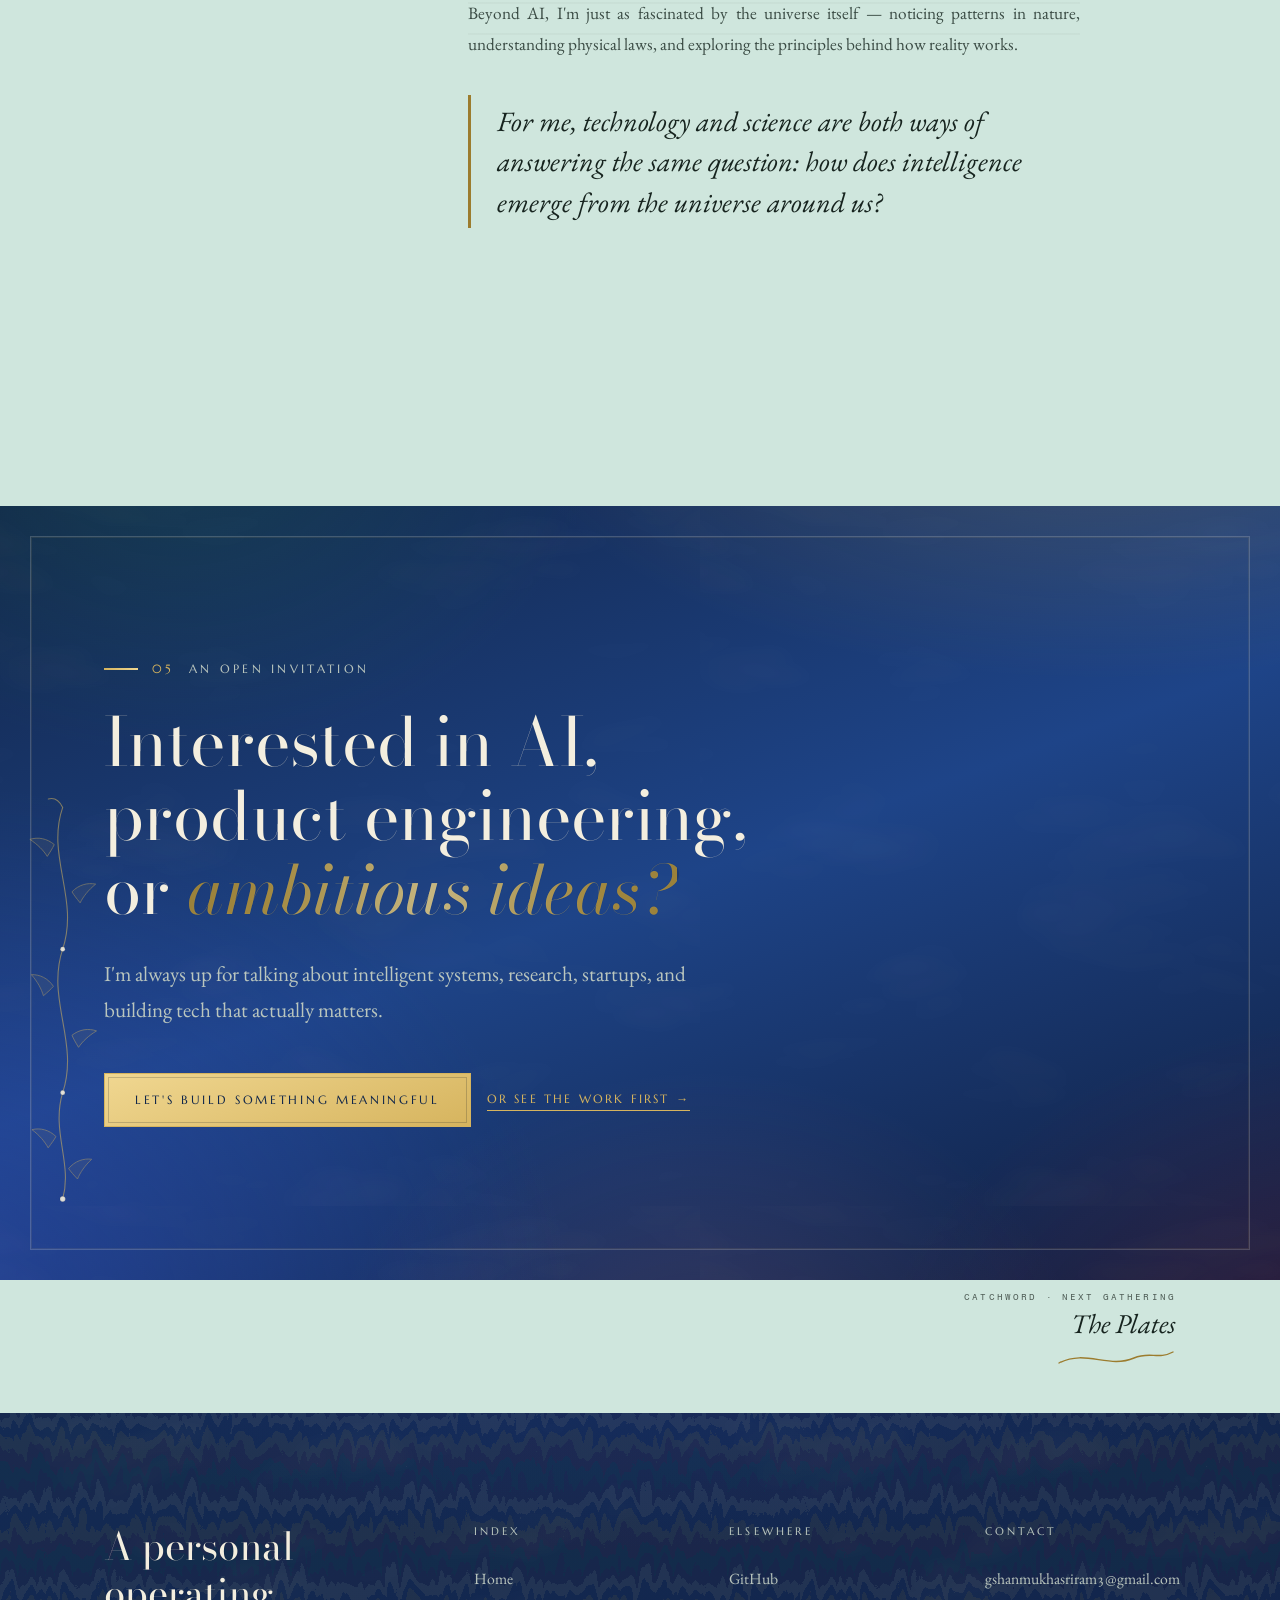
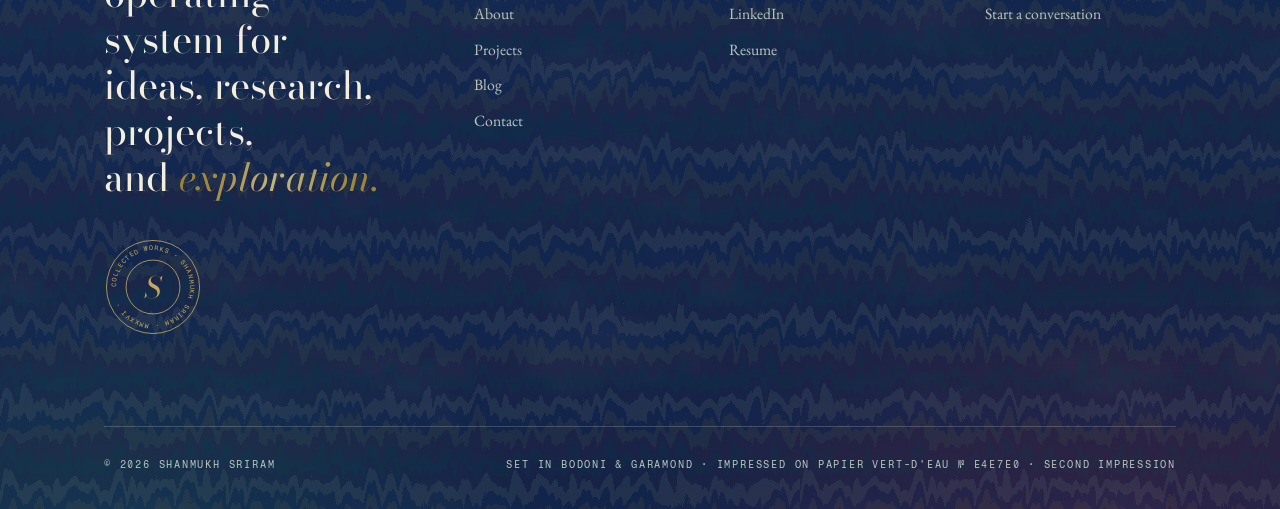
==== commit 36cce7d1: "revert: restore the volume to its pre-session state Every change from this session's eight optimisat" ====
--- a/portfolio/about.html
+++ b/portfolio/about.html
@@ -7,23 +7,8 @@
 <title>About — Shanmukh Sriram</title>
 <meta name="theme-color" content="#CFE6DD">
 <link rel="icon" href="data:image/svg+xml,%3Csvg xmlns='http://www.w3.org/2000/svg' viewBox='0 0 64 64'%3E%3Crect width='64' height='64' fill='%23CFE6DD'/%3E%3Ccircle cx='32' cy='32' r='26' fill='none' stroke='%239C7C2E' stroke-width='2'/%3E%3Ccircle cx='32' cy='32' r='20' fill='none' stroke='%23C6362B' stroke-width='1'/%3E%3Ctext x='32' y='43' font-family='Georgia,serif' font-style='italic' font-size='32' text-anchor='middle' fill='%231F3A93'%3ES%3C/text%3E%3C/svg%3E">
-<script>
-/* The reader's chosen light, settled before the first paint. Deciding it
-   from the page script meant the phone laid the whole volume out in
-   daylight, painted it, and then restyled every element to night: a
-   second full style-and-paint pass on the critical path of every load. */
-(function(){try{var t=localStorage.getItem('sk-theme');
-document.documentElement.setAttribute('data-theme',
-  t || (matchMedia('(prefers-color-scheme: dark)').matches ? 'dark' : 'light'));
-}catch(e){}})();
-</script>
-<!-- The type, requested in the head so the preload scanner opens it in the
-     first parse rather than after style.css has been fetched and parsed.
-     Both origins are pre-connected: the handshakes then happen off the
-     critical path instead of cold, in front of the font files. -->
 <link rel="preconnect" href="https://fonts.googleapis.com">
 <link rel="preconnect" href="https://fonts.gstatic.com" crossorigin>
-<link rel="stylesheet" href="https://fonts.googleapis.com/css2?family=Bodoni+Moda:ital,opsz,wght@0,6..96,400..700;1,6..96,400..700&amp;family=EB+Garamond:ital,wght@0,400..700;1,400..700&amp;family=Fragment+Mono:ital@0;1&amp;family=Marcellus&amp;display=swap">
 <link rel="stylesheet" href="css/style.css">
 </head>
 <body>
@@ -185,6 +170,6 @@
   </div>
 </footer>
 
-<script src="js/main.js" defer></script>
+<script src="js/main.js"></script>
 </body>
 </html>
--- a/portfolio/css/style.css
+++ b/portfolio/css/style.css
@@ -6,13 +6,7 @@
    Colours are orchestrated, not scattered: each plate takes its own pigment.
    ========================================================================= */
 
-/* The four families are requested from the document head, not from here.
-   An @import cannot begin until this stylesheet has been fetched and parsed,
-   which put the type behind three strictly serialised round trips: this file,
-   then the font stylesheet, then the font files themselves. In the head the
-   preload scanner sees the request in the first parse of the HTML and opens it
-   alongside this file, and the two origins are pre-connected before either is
-   needed. Same type, one whole round trip earlier. */
+@import url('https://fonts.googleapis.com/css2?family=Bodoni+Moda:ital,opsz,wght@0,6..96,400..700;1,6..96,400..700&family=EB+Garamond:ital,wght@0,400..700;1,400..700&family=Fragment+Mono:ital@0;1&family=Marcellus&display=swap');
 
 :root{
   /* ---- Ground — eau-de-nil daylight (rare celadon; no beige/grey/white) */
@@ -1846,60 +1840,6 @@
   .press-stamp .stamp-ring{ animation:none; }
   .orb-moon .moon-halo{ animation:none; }
   .volvelle .vol-outer, .volvelle .vol-mid{ animation:none !important; }
-  /* The solar instrument sits in the fixed nav — the one element on screen
-     for the whole visit. Transforms on SVG groups are not composited, so
-     these three endless rotations repainted it behind every frame of every
-     scroll, for a crown that turns once in seventy seconds. The moon's
-     halo was already stilled here; the sun keeps it company. */
-  .theme-orb .sun-rays,
-  .theme-orb .sun-corona,
-  .theme-orb .sun-orbit{ animation:none; }
-  .orb-moon .moon-stars circle{ animation:none; opacity:.7; }
-  /* the ribbon's growth is confined to itself, so the phone never widens
-     the reflow beyond an 8px strip */
-  .bookmark-ribbon{ contain:strict; }
-  /* The turning leaf is a full-screen sheet carrying a radial gradient and
-     a 60px blurred shadow. Parked off the bottom by a transform it is
-     still a live composited layer — rasterised and held in GPU memory for
-     the whole visit, on every page — to serve an animation that lasts
-     460ms. Phones are fill-rate bound before they are anything else, so
-     it now exists only while the leaf is actually being turned. */
-  .page-leaf{ visibility:hidden; }
-  .page-leaf.is-covering{ visibility:visible; }
-
-  /* ---- A ground that was never once seen -------------------------------
-     The vellum wash is eight radial gradients, five of them sized in
-     percentages — so with the fixed attachment traded away for phones they
-     resolve against the whole document rather than the viewport, and the
-     largest becomes 507 x 14,812px. On the home page that is 4.4 million
-     pixels of gradient stack.
-
-     None of it is ever visible. The painted field above it is opaque —
-     every pixel alpha 255 — it covers the viewport exactly, and a negative
-     z-index child paints above its parent's background. So where the field
-     is present the wash simply goes; the paper colour beneath it stays, and
-     the page looks identical. Keyed to the field itself, never to width:
-     under reduced motion the field is never built and the wash is then the
-     only ground there is. */
-  html.has-field body,
-  html.has-field[data-theme='dark'] body{ background-image:none; }
-
-  /* ---- The volume opens and turns at the speed of a hand ---------------
-     The script shortens the two waits the reader actually feels — the
-     opening, and the leaf before each chapter. The durations here are
-     compressed to match, so both still play out in full rather than being
-     cut off partway. Same choreography, same order, less waiting. */
-  .page-leaf{ transition-duration:.2s; }
-  .page-leaf .leaf-label{ transition:opacity .12s .04s, transform .12s .04s; }
-  #opening{ transition-duration:.42s; }
-  #opening .op-seal{
-    transition:opacity .3s var(--ease), transform .34s var(--ease);
-  }
-  #opening .op-title{
-    transition:opacity .3s .04s var(--ease), transform .3s .04s var(--ease);
-  }
-  #opening .op-sub{ transition:opacity .3s .12s var(--ease); }
-  #opening .op-rule{ transition:width .38s .06s var(--ease); }
 }
 /* the scrolled nav trades backdrop sampling for a settled solid tone */
 @media (max-width: 700px){
@@ -1931,25 +1871,13 @@
   /* long chapters render only what approaches the eye */
   .folio, .essay, .prose, .dossier{
     content-visibility:auto;
-    /* measured: folio 833, essay 809-824, prose 820-821, dossier 793.
-       An estimate short by a hundred pixels a block understates the volume
-       by a screen or more, which is what makes the ribbon and the contents
-       links disagree with the page until everything has been visited. */
-    contain-intrinsic-size:auto 820px;
+    contain-intrinsic-size:auto 720px;
   }
   .bookmark-ribbon{ box-shadow:none; }
 }
 @media (max-width: 900px){
   /* fixed-attachment gradients are a known phone scroll-jank source */
   body, html[data-theme='dark'] body{ background-attachment:scroll; }
-}
-/* The nav is fixed and always on screen, so a backdrop-filter on it makes
-   the phone re-sample and re-blur the region behind it on every scrolled
-   frame. The rule above used to reach phones too and, sitting later in the
-   sheet, quietly overrode the settled tone set for them at 700px — the
-   most expensive effect in the stylesheet, reinstated by cascade order.
-   It now stops where the small tablet stops. */
-@media (min-width: 701px) and (max-width: 900px){
   .site-nav.is-scrolled,
   html[data-theme='dark'] .site-nav.is-scrolled{ backdrop-filter:blur(8px); }
 }
@@ -1980,209 +1908,7 @@
   }
   .wax-seal:hover, .wax-seal:active{ transform:rotate(-6deg) scale(.96); }
 }
-/* ---- The hand, at any width --------------------------------------------
-   A large phone or a small tablet sits above the 700px cascade but still
-   carries a phone's GPU, memory and thermal budget. Gathered here is what
-   is pure overhead rather than look — compositor layers held open for
-   animations that have already finished, and chapters rasterised long
-   before they approach the screen. A desk never matches this block, so the
-   desk edition is untouched.                                              */
-@media (hover: none) and (max-width: 1024px){
-  /* will-change keeps a live GPU layer per element for the whole visit;
-     the reveal needs one for a second. Browsers promote on demand — the
-     hint only pays for itself when the property is about to change. */
-  [data-reveal]{ will-change:auto; }
-  #opening{ will-change:auto; }
-  /* transitioning a blur over large blocks is the costliest reveal there
-     is, and the hand-held edition already reads without it below 700px */
-  [data-reveal]{ filter:none; }
-  /* In the hand the reveal is a fade and nothing else — as it already was
-     below 700px. It also has to be: the timeline animation below carries
-     opacity only, so a block left holding its 26px offset would never come
-     back to rest. */
-  [data-reveal]{ transform:none; }
-
-  /* ---- What is actually left: rasterising glyphs ------------------------
-     Everything that can be measured here is already cheap — full-document
-     layout 0.3ms, the ribbon's per-frame write below timer resolution, the
-     script a tenth of a millisecond. What remains is raster, and this volume
-     is thirteen screens of almost nothing but text.
-
-     `optimizeLegibility` asks for full kerning and ligature shaping on every
-     glyph, and it is the documented way to make a text-heavy page expensive
-     to paint on a phone. `auto` still kerns and still applies common
-     ligatures in any browser this site will meet — the same page, decided by
-     the engine rather than demanded of it. */
-  body{ text-rendering:auto; }
-
-  /* A 90px inset blur, drawn the full width and height of a plate — 900px on
-     one, 620px on another — is re-rastered for every tile of it that comes
-     into view. The hairline of caught light above is what reads as polish;
-     the pooled shadow beneath it costs the most and shows the least. The
-     veil's vignette was retired here for exactly this reason. */
-  html[data-theme='dark'] .plate{
-    box-shadow:inset 0 1px 0 rgba(214,226,245,.06);
-  }
-  /* long chapters rasterise as they approach the eye, not all at once */
-  .folio, .essay, .prose, .dossier{
-    content-visibility:auto;
-    /* measured: folio 833, essay 809-824, prose 820-821, dossier 793.
-       An estimate short by a hundred pixels a block understates the volume
-       by a screen or more, which is what makes the ribbon and the contents
-       links disagree with the page until everything has been visited. */
-    contain-intrinsic-size:auto 820px;
-  }
-}
-
-/* =========================================================================
-   THE SHEET REVEALS ITSELF — and so the long chapters can wait
-   The home page is one of each kind of section rather than a list of one
-   repeating kind, so the deferral written for the repeating components
-   (.folio, .essay, .prose, .dossier) caught only 29% of it — leaving 9.6
-   screens to lay out and paint against 2.9 on every page that scrolls
-   smoothly. The section-level blocks are what is left, and they are full of
-   revealed children.
-
-   Those two facts are one problem. An IntersectionObserver never fires for
-   an element inside a subtree the browser has skipped, so deferring these
-   sections while the fades depended on an observer would have left their
-   contents invisible. Handing the fades to a view() timeline removes the
-   dependency: the animation is declarative, computed from the element's own
-   position, and correct the moment a skipped subtree is rendered.
-
-   So the two ship together, inside one @supports. Where a scroll timeline
-   is unavailable, neither applies and the observer keeps its job exactly as
-   before. The matching test in the script must not drift from this one.
-   ========================================================================= */
-@supports (animation-timeline: view()){
-  @media (hover: none) and (max-width: 1024px){
-
-    /* the ink settles as the block arrives, on the compositor, with no
-       observer, no class, and no script on the main thread */
-    [data-reveal]{
-      opacity:0;
-      animation-name:reveal-settle;
-      animation-duration:1ms;          /* ignored on a progress timeline */
-      animation-timing-function:var(--ease, ease);
-      animation-fill-mode:both;
-      animation-timeline:view();
-      animation-range:entry 10% entry 60%;
-      transition:none;                 /* the timeline owns opacity now */
-    }
-    /* The frontispiece is already in view when the volume opens, so it must
-       never wait on a scroll timeline to be legible: an entry range for a
-       block at the very top of the document is a question about scrolling
-       that has not happened, and the first thing the reader sees is not the
-       place to be clever. It is simply present, which is also what it was
-       doing before — and one less thing between arrival and reading. */
-    .hero [data-reveal]{ animation-name:none; opacity:1; }
-
-    /* belt and braces: if anything ever marks a block visible, it stays so */
-    [data-reveal].is-visible{ opacity:1; }
-
-    /* The net the script throws if the timeline never produced a fade. An
-       animation outranks a normal declaration, so it has to be cancelled by
-       name before opacity can be handed back — otherwise the sheet would
-       stay blank however loudly the class asked for it. */
-    html.reveal-fallback [data-reveal]{
-      animation-name:none;
-      opacity:1;
-    }
-
-    /* Now the chapters can wait their turn. Each intrinsic size is the
-       block's real measured height at phone width, so the page's scroll
-       extent is honest before anything has rendered — an estimate that is
-       wrong by a screen makes the contents links land in the wrong place
-       and the ribbon jump. `auto` keeps the true size once it is known. */
-    /* Granularity, not coverage, is what the reader feels. Deferring a block
-       does not spread its cost — it postpones the whole of it into the one
-       frame the block becomes relevant, and spends it again if the reader
-       scrolls back and it has been skipped since. So the size of a deferred
-       block is the size of a hitch.
-
-       The pages that scroll well defer six identical 833px folios — about a
-       viewport each. Deferring this page's sections instead meant blocks of
-       619 to 2203px, up to 2.6 viewports, at wildly uneven cost. Measured
-       against that, full-document layout is 0.3ms whether every section is
-       deferred or none of them are, so the coverage those big blocks bought
-       was worth very little and the spikes were real.
-
-       The uniform inner components are what should wait: a hitch the size of
-       a paragraph rather than the size of a chapter. */
-    .index-item{ content-visibility:auto; contain-intrinsic-size:auto 222px; }
-    .skill-row { content-visibility:auto; contain-intrinsic-size:auto 140px; }
-    .phil-notes{ content-visibility:auto; contain-intrinsic-size:auto 463px; }
-    .footer-col{ content-visibility:auto; contain-intrinsic-size:auto 160px; }
-  }
-}
-/* declared outside the query so the keyframes exist wherever they are used */
-@keyframes reveal-settle{ from{ opacity:0; } to{ opacity:1; } }
-
-/* ---- The magnified page ------------------------------------------------
-   Set on the root while the reader holds the volume away from natural
-   scale. Deferring a chapter's rendering is judged against the layout
-   viewport, which a pinch never moves — so pinched out, deferred chapters
-   sit in plain view and fill in only as they are reached. While the reader
-   is inspecting, the whole sheet renders; the deferral returns with the
-   natural scale. Only the hand-held edition ever carries the class.      */
-@media (max-width: 1024px){
-  html.is-magnified .folio,
-  html.is-magnified .essay,
-  html.is-magnified .prose,
-  html.is-magnified .dossier{
-    content-visibility:visible;
-    contain-intrinsic-size:none;
-  }
-}
-
-/* =========================================================================
-   THE LEAF, TURNED BY THE BROWSER
-   The hand-held edition asks the browser to animate between documents. The
-   volume is five separate files, so every chapter was a hard reload dressed
-   up by a scripted sheet that had to be held on screen before navigation
-   could even begin — the wait was the animation. A cross-document view
-   transition is the same gesture with none of the wait: the browser
-   snapshots the leaf, navigates immediately, and animates on the
-   compositor. Where it is unsupported, nothing here applies and the
-   scripted leaf keeps the job.
-   ========================================================================= */
-@media (hover: none) and (max-width: 1024px){
-  @view-transition{ navigation: auto; }
-
-  /* restrained, and echoing the leaf: the old page gives way, the new one
-     rises the last few pixels into place */
-  ::view-transition-old(root){ animation:leaf-give .16s ease both; }
-  ::view-transition-new(root){ animation:leaf-take .24s ease both; }
-}
-@keyframes leaf-give{ to{ opacity:0; } }
-@keyframes leaf-take{ from{ opacity:0; transform:translateY(10px); } }
-
 /* ---- Touch control — every tap answers like a pressed object ----------- */
-@media (hover: none){
-  /* the browser need not wait to see whether a tap becomes a double-tap
-     zoom before it acts on it — pinch and pan are untouched */
-  a, button, .nav-burger, .theme-orb{ touch-action:manipulation; }
-
-  /* A thumb is about 44px. The menu's own links were 27px tall inside a
-     full-screen overlay with room to spare, so they simply get it.
-     (The burger is 34x22 and cannot be grown this way — it is border-box
-     with a fixed width and height, and the three ruled lines it draws are
-     absolutely positioned against that box, so padding does nothing and
-     resizing would move the glyph. Fixing it means restating the box and
-     re-centring the lines, which changes the nav's metrics — left alone
-     deliberately rather than half-done.) */
-  .mobile-menu a{ padding-block:9px; }
-
-  /* With the menu open the volume behind it must not move. Thirteen screens
-     were still scrolling under a full-screen overlay, and on iOS the page
-     will bounce behind an overlay even when overflow alone is hidden — so
-     the sheet is pinned, and put back exactly where it was on close. */
-  html.menu-open{ overflow:hidden; }
-  html.menu-open body{
-    position:fixed; left:0; right:0; width:100%;
-    overflow:hidden;
-  }
-}
 @media (hover: none){
   a, button{ -webkit-tap-highlight-color:rgba(156,124,46,.18); }
   .ledger-row:active{ background:linear-gradient(90deg, rgba(224,190,107,.2), transparent 70%); padding-left:12px; }
